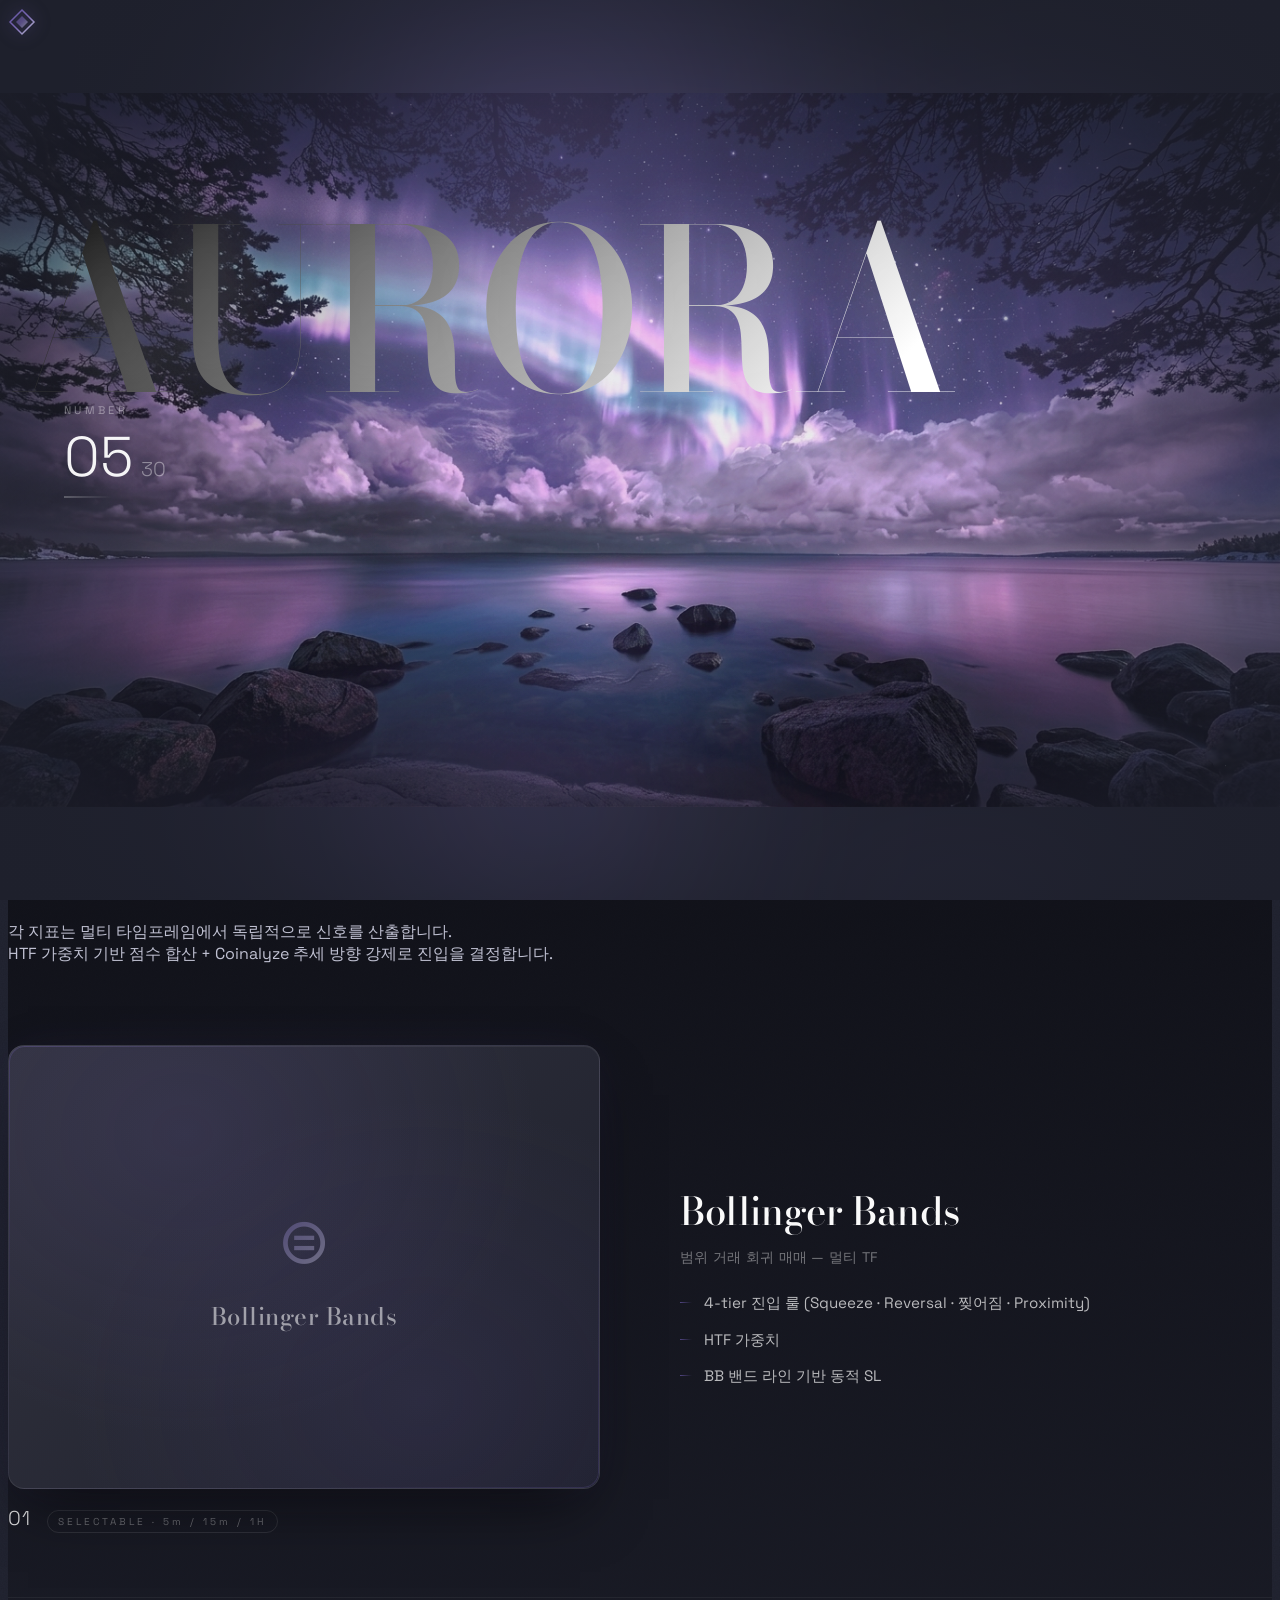
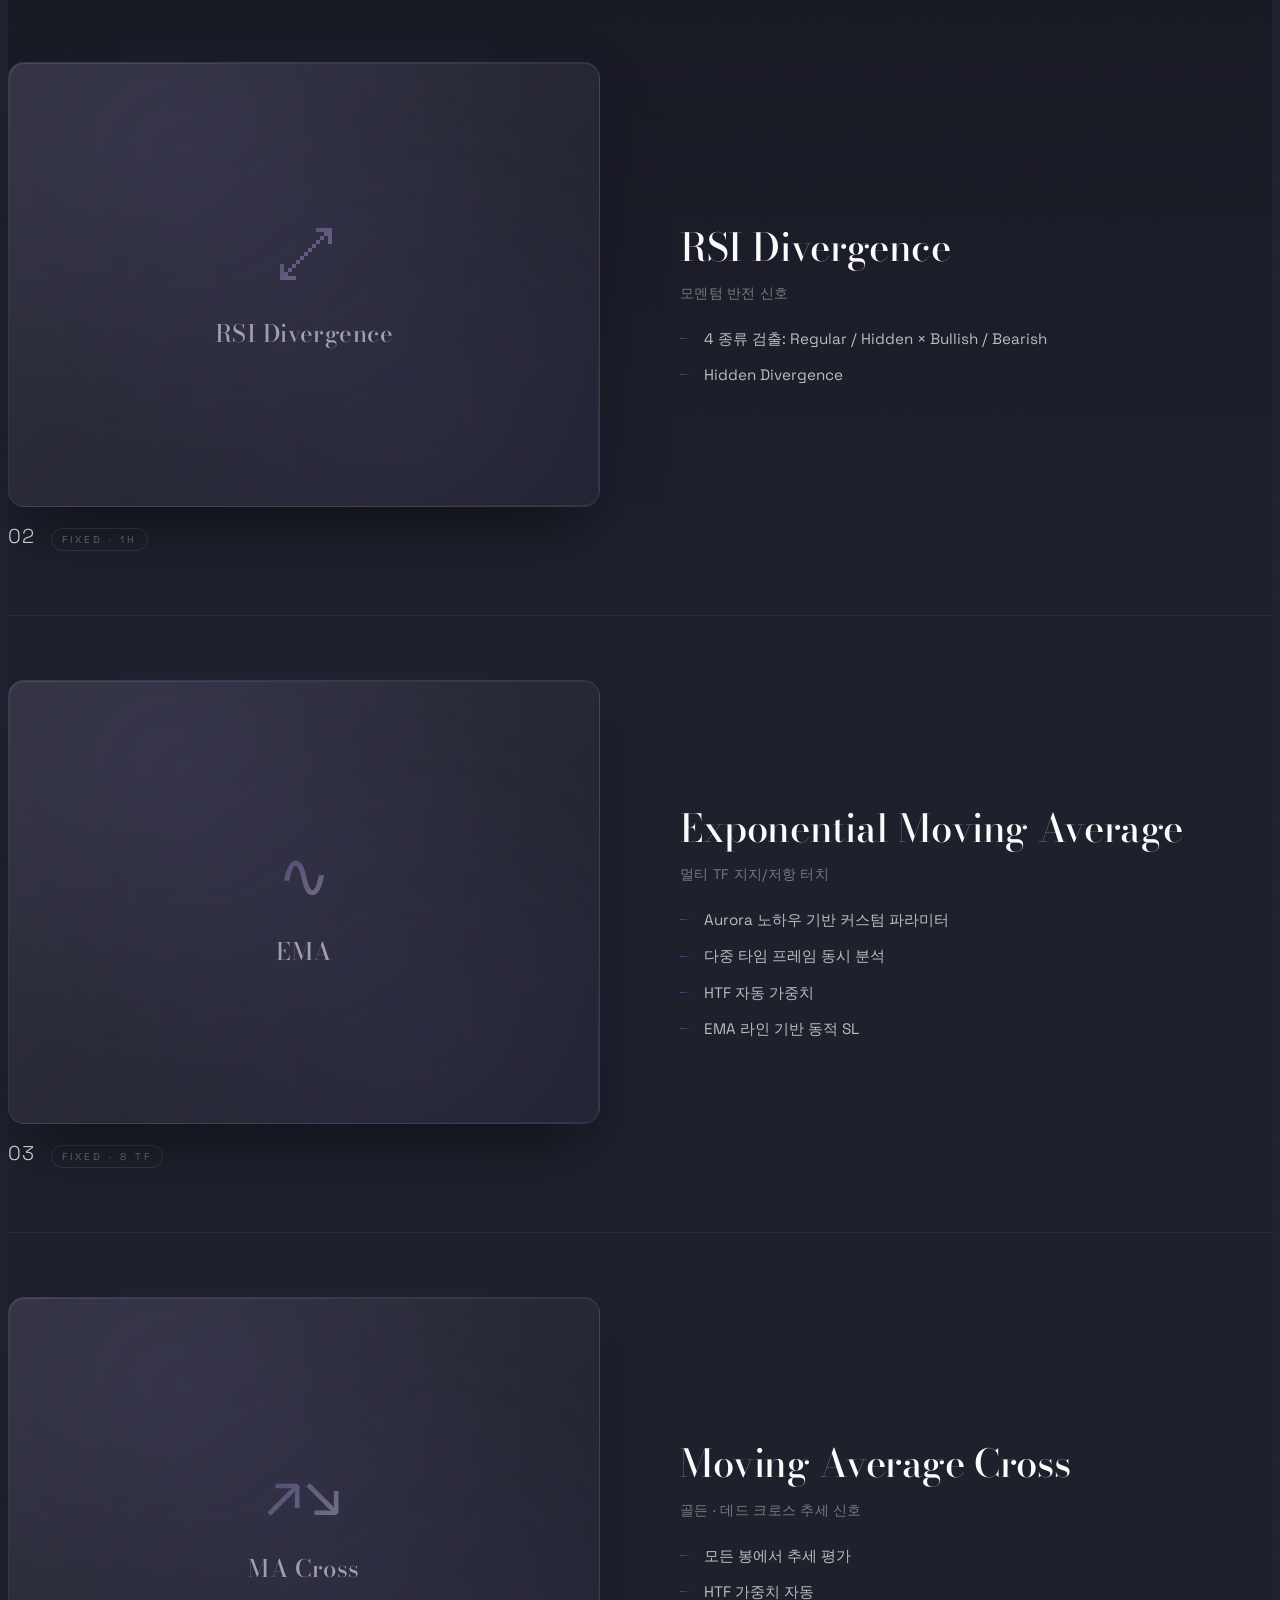
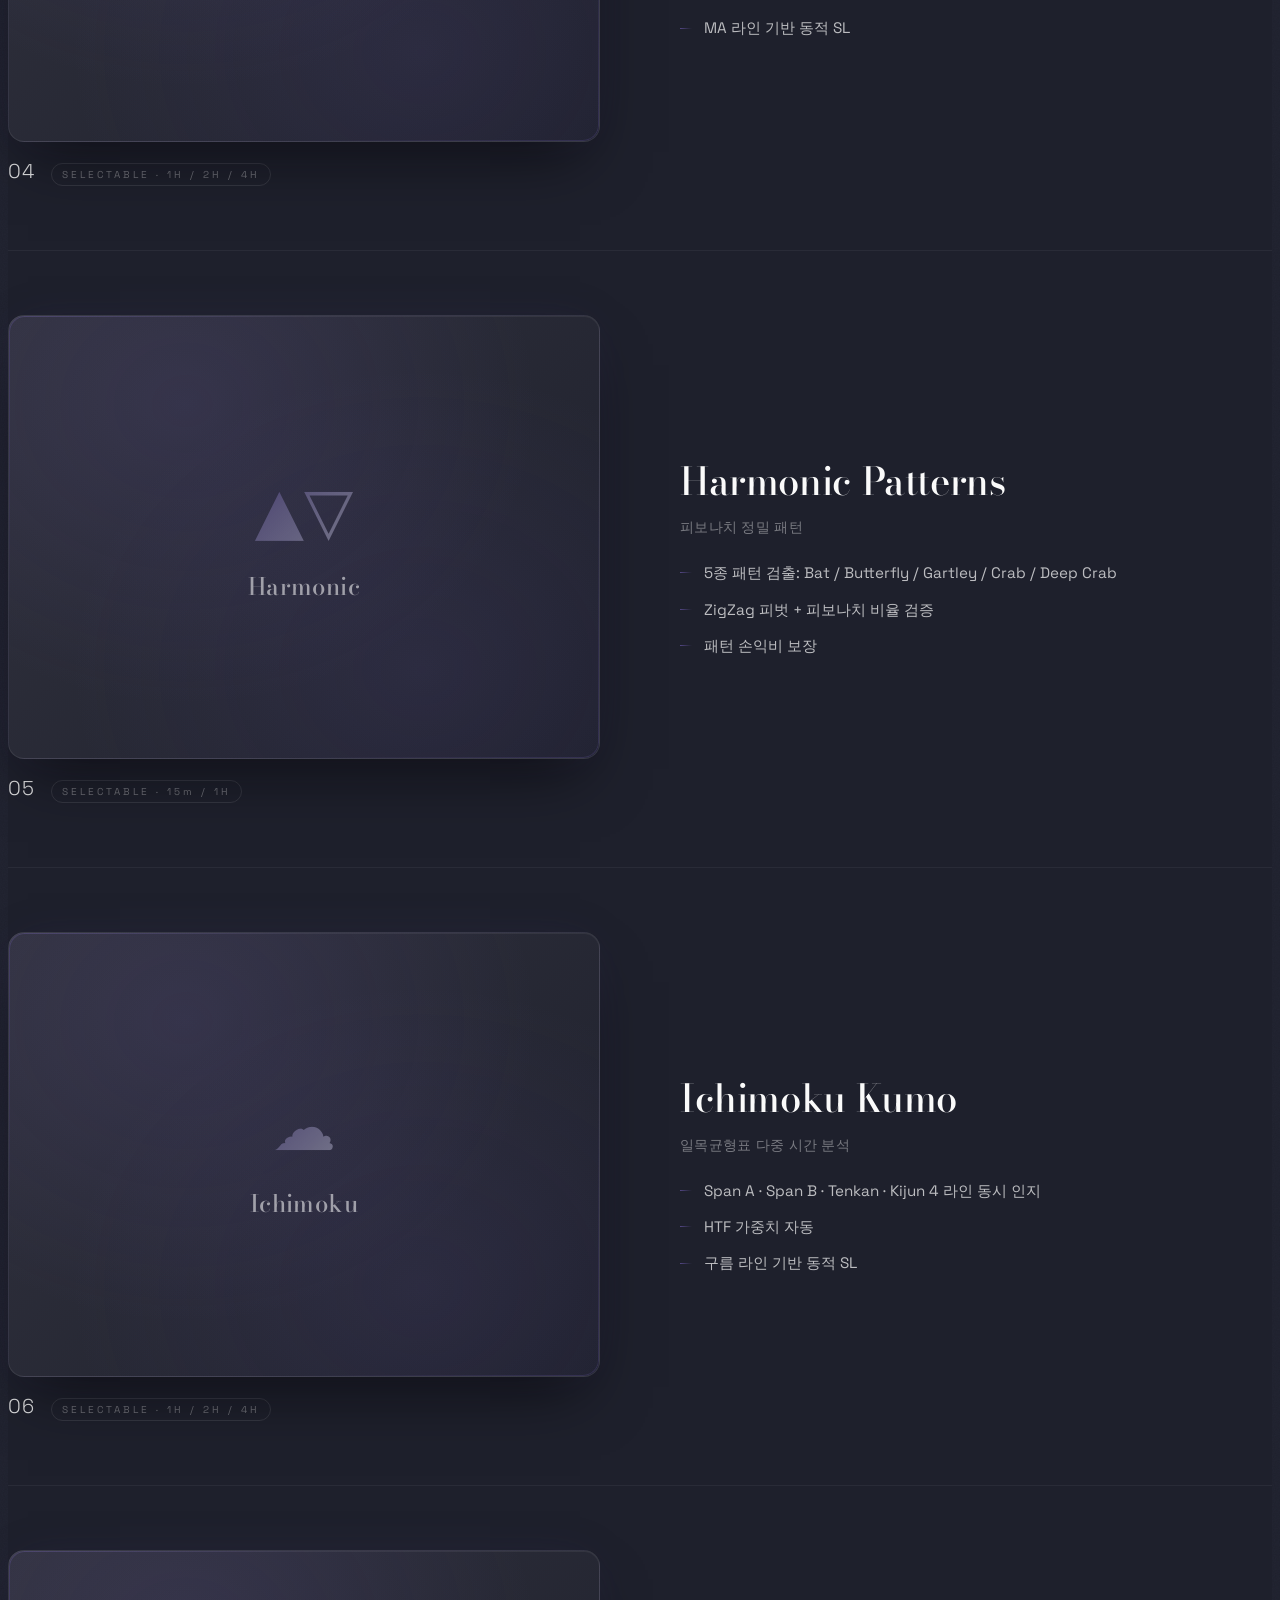
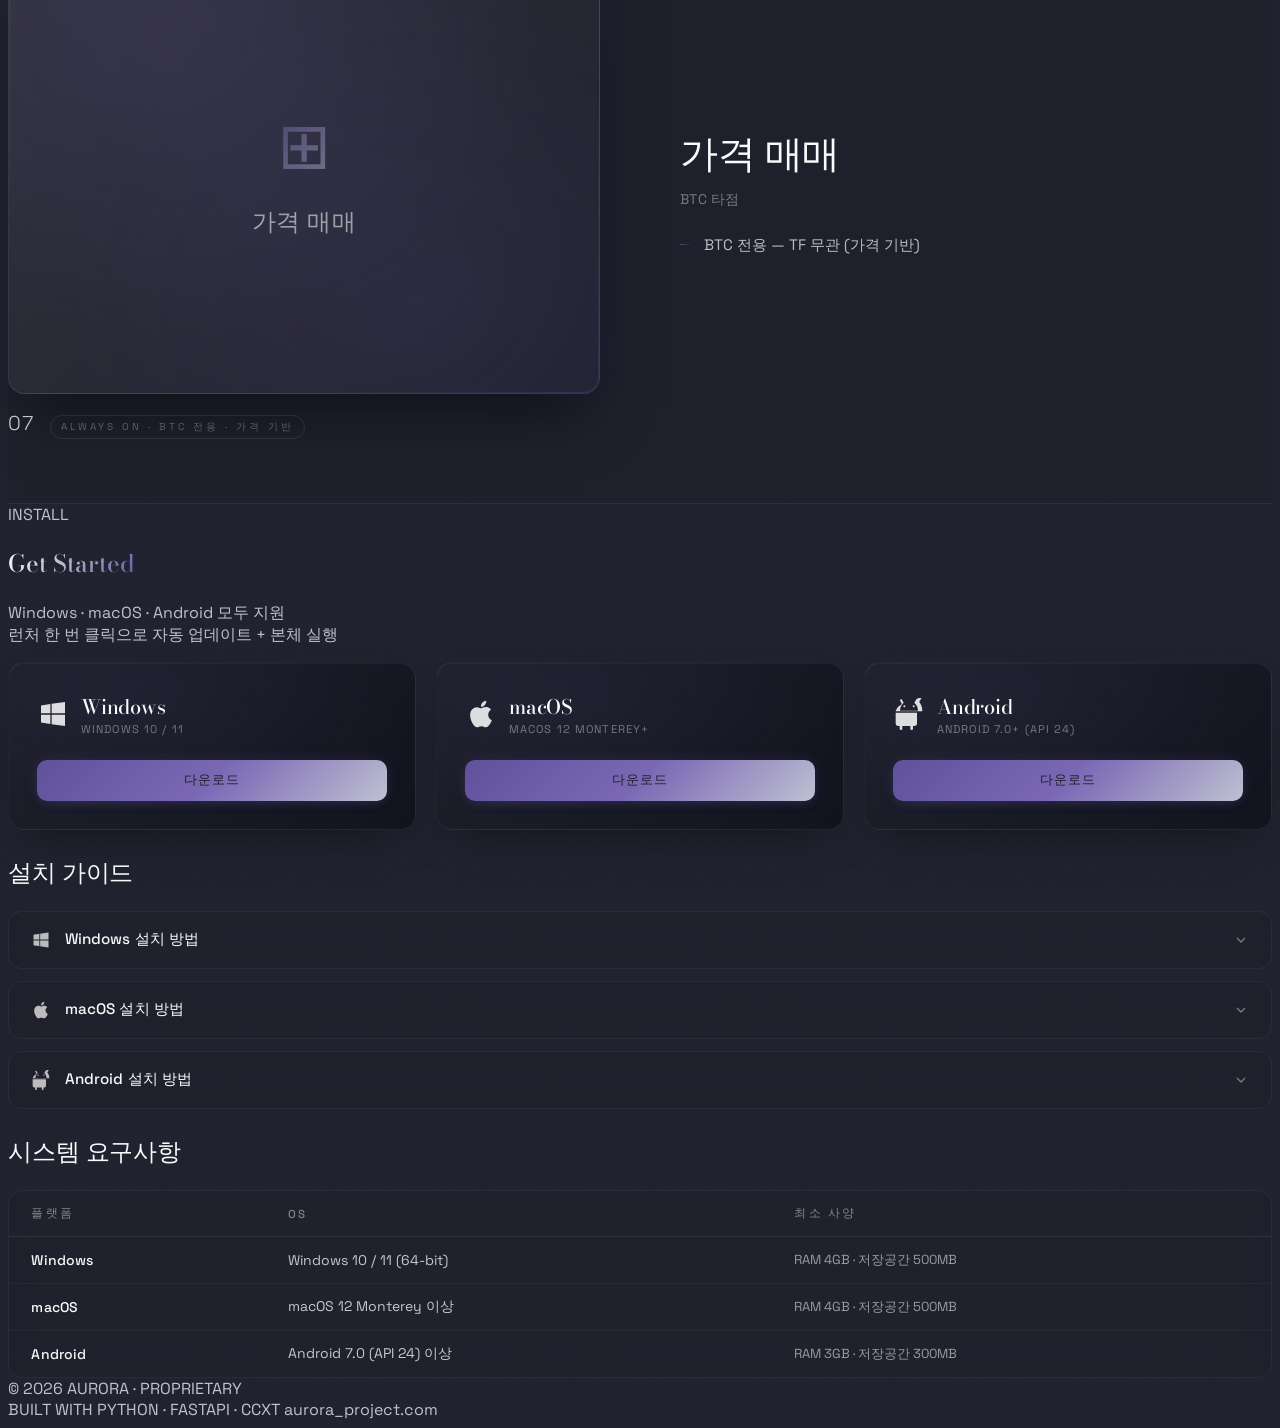
==== website/index.html @ e752e825 "feat(site): INDICATORS 카드 trim (사용자 마킹 정합) 각 카드별 사용자 명시 항목만 살림. 디테일 (가중치 숫자 / SL 강조 / 진입 방향 / 강도 부스트" ====
<!DOCTYPE html>
<html lang="ko">
<head>
    <meta charset="UTF-8" />
    <meta name="viewport" content="width=device-width, initial-scale=1.0" />
    <title>Aurora — Next-Generation Algorithmic Trading</title>
    <meta name="description" content="Aurora는 멀티 거래소·고배율·고빈도 자동매매 봇입니다. EMA · RSI Divergence · Bollinger Bands · MA Cross · Harmonic 통합." />

    <!-- Favicon (브라우저 탭 아이콘 — nav 로고와 동일 다이아몬드) -->
    <link rel="icon" href="favicon.svg" type="image/svg+xml" />
    <link rel="apple-touch-icon" href="favicon.svg" />

    <!-- OG (Future deployment: aurora_project.com) -->
    <meta property="og:title" content="Aurora — Algorithmic Trading" />
    <meta property="og:description" content="다음 세대 자동매매를 정의하다" />
    <meta property="og:url" content="https://aurora_project.com" />
    <meta property="og:type" content="website" />

    <!-- Tailwind CDN -->
    <script src="https://cdn.tailwindcss.com"></script>

    <!-- Fonts: Bodoni Moda (Aurora 워드마크) + Space Grotesk (라벨/영문) + Pretendard (한글) -->
    <link rel="preconnect" href="https://fonts.googleapis.com" />
    <link rel="preconnect" href="https://fonts.gstatic.com" crossorigin />
    <link href="https://fonts.googleapis.com/css2?family=Bodoni+Moda:ital,opsz,wght@0,6..96,400;0,6..96,500;0,6..96,700;0,6..96,800&family=Space+Grotesk:wght@300;400;500;700&display=swap" rel="stylesheet" />
    <link rel="stylesheet" as="style" crossorigin href="https://cdn.jsdelivr.net/gh/orioncactus/pretendard/dist/web/variable/pretendardvariable-dynamic-subset.min.css" />

    <link rel="stylesheet" href="style.css" />
</head>
<body class="font-sans bg-[#06060a] text-white overflow-x-hidden">

    <!-- ===== Aurora 배경 ===== -->
    <div class="aurora-stage">
        <!-- 사용자 사진 배경 (선택적) — assets/aurora-bg.jpg 추가 시 자동 적용 -->
        <div class="bg-image"></div>

        <div class="aurora-band band-1"></div>
        <div class="aurora-band band-2"></div>
        <div class="aurora-band band-3"></div>
        <div class="aurora-band band-4"></div>
        <div class="aurora-band band-5"></div>
        <div class="aurora-band band-6"></div>

        <!-- 하단 구름 블롭 -->
        <div class="cloud-blob blob-1"></div>
        <div class="cloud-blob blob-2"></div>

        <div id="stars" class="stars"></div>
        <div class="vignette"></div>
    </div>

    <!-- ===== NUMBER 인디케이터 (좌측) ===== -->
    <div class="number-indicator">
        <span class="label">NUMBER</span>
        <div class="numbers">
            <span class="big">05</span>
            <span class="small">30</span>
        </div>
        <div class="underline"></div>
    </div>

    <!-- ===== 상단 nav ===== -->
    <nav class="relative z-20 flex items-center justify-between px-8 lg:px-16 py-6">
        <div class="flex items-center gap-3">
            <!-- 로고 마크: 다이아몬드 with gradient -->
            <div class="logo-mark">
                <svg width="28" height="28" viewBox="0 0 28 28" fill="none">
                    <defs>
                        <linearGradient id="logoGrad" x1="0%" y1="0%" x2="100%" y2="100%">
                            <stop offset="0%" stop-color="#60519b" />
                            <stop offset="50%" stop-color="#7a68b5" />
                            <stop offset="100%" stop-color="#bfc0d1" />
                        </linearGradient>
                    </defs>
                    <path d="M14 2 L26 14 L14 26 L2 14 Z" stroke="url(#logoGrad)" stroke-width="1.5" fill="none" />
                    <path d="M14 8 L20 14 L14 20 L8 14 Z" fill="url(#logoGrad)" opacity="0.6" />
                </svg>
            </div>
            <span class="text-sm tracking-[0.25em] font-light">AURORA</span>
        </div>

        <ul class="hidden md:flex items-center gap-10 text-[11px] tracking-[0.2em] text-zinc-400">
            <li><a href="#features" class="hover:text-white transition">FEATURES</a></li>
            <li><a href="#indicators" class="hover:text-white transition">INDICATORS</a></li>
            <li><a href="#install" class="hover:text-white transition">DOWNLOAD</a></li>
        </ul>

        <div class="flex items-center gap-4 text-[11px] tracking-[0.2em] text-zinc-400">
            <!-- nav 우측 — 작은 Download 링크 (Install 섹션 = 다운로드 + 설치 가이드 + 시스템 요구사항) -->
            <a href="#install"
               class="nav-download-link hidden md:inline-flex items-center gap-1.5 px-3 py-1.5 rounded-md border border-zinc-700 hover:border-[#60519b] hover:text-white transition">
                <span>↓</span>
                <span>DOWNLOAD</span>
            </a>
        </div>
    </nav>

    <!-- ===== Hero ===== -->
    <main class="relative z-10 min-h-[calc(100vh-100px)] flex flex-col items-center justify-center px-8 text-center">

        <!-- 상단 미니 라벨 -->
        <div class="mb-8 flex items-center gap-2 text-[10px] tracking-[0.3em] text-white">
            <span class="inline-block w-1.5 h-1.5 rounded-full bg-[#60519b] animate-pulse"></span>
            v0.1.0 · ALGORITHMIC TRADING ENGINE
        </div>

        <!-- 거대 타이포 -->
        <h1 class="hero-title">
            <span class="hero-title-text">AURORA</span>
        </h1>

        <!-- 태그라인 -->
        <p class="tagline mt-8 max-w-2xl text-base md:text-lg text-zinc-100 font-light leading-relaxed">
            다음 세대 AI Trading의 정의
            <br />
            <span class="text-zinc-300 text-sm">
                Defining the Next-Generation AI Trading
            </span>
        </p>

        <!-- ===== Hero CTA — Launcher 다운로드 (자동 업데이트 + 본체 실행) ===== -->
        <!-- releases/latest/download/<file> 는 GitHub 직접 redirect → 클릭 즉시 다운로드 -->
        <!-- v0.1.10+: Aurora-launcher.exe (10-13MB 미니) → 본체 자동 다운/실행 -->
        <div id="download" class="mt-12 flex flex-col items-center gap-3">
            <div class="flex flex-col sm:flex-row gap-3">
                <!-- Windows 런처 (Aurora-launcher.exe) -->
                <a href="https://github.com/WL131231/Aurora/releases/latest/download/Aurora-launcher.exe"
                   class="hero-download-btn inline-flex items-center gap-3 px-8 py-4 rounded-xl text-sm tracking-[0.2em] font-medium">
                    <svg width="18" height="18" viewBox="0 0 24 24" fill="currentColor">
                        <path d="M3 5.5L10 4.5v7.5H3V5.5zm8-1.15L21 3v9h-10V4.35zM3 12.5h7v7.5L3 18.5v-6zm8 0h10V21l-10-1.35V12.5z"/>
                    </svg>
                    <span>WINDOWS</span>
                </a>
                <!-- macOS 런처 (Aurora-launcher-macOS.zip) -->
                <a href="https://github.com/WL131231/Aurora/releases/latest/download/Aurora-launcher-macOS.zip"
                   class="hero-download-btn inline-flex items-center gap-3 px-8 py-4 rounded-xl text-sm tracking-[0.2em] font-medium">
                    <svg width="18" height="18" viewBox="0 0 24 24" fill="currentColor">
                        <path d="M17.05 20.28c-.98.95-2.05.8-3.08.35-1.09-.46-2.09-.48-3.24 0-1.44.62-2.2.44-3.06-.35C2.79 15.25 3.51 7.59 9.05 7.31c1.35.07 2.29.74 3.08.8 1.18-.24 2.31-.93 3.57-.84 1.51.12 2.65.72 3.4 1.8-3.12 1.87-2.38 5.98.48 7.13-.57 1.5-1.31 2.99-2.54 4.09zM12 7.25c-.15-2.23 1.66-4.07 3.74-4.25.29 2.58-2.34 4.5-3.74 4.25z"/>
                    </svg>
                    <span>MAC&nbsp;OS</span>
                </a>
                <!-- Android APK (Aurora-android.apk) -->
                <a href="https://github.com/WL131231/Aurora/releases/latest/download/Aurora-android.apk"
                   class="hero-download-btn inline-flex items-center gap-3 px-8 py-4 rounded-xl text-sm tracking-[0.2em] font-medium">
                    <svg width="18" height="18" viewBox="0 0 24 24" fill="currentColor">
                        <path d="M17.523 0.976l-1.53 2.65a7.98 7.98 0 0 1 2.757 5.874H5.25a7.98 7.98 0 0 1 2.757-5.874L6.477.976a.25.25 0 0 0-.341-.092l-.922.534a.25.25 0 0 0-.091.341l1.55 2.685A9.975 9.975 0 0 0 2 9.5v.5h20v-.5c0-2.47-.9-4.73-2.373-6.456l1.55-2.685a.25.25 0 0 0-.091-.341l-.922-.534a.25.25 0 0 0-.341.092zM8.5 7a.75.75 0 1 1 0-1.5A.75.75 0 0 1 8.5 7zm7 0a.75.75 0 1 1 0-1.5.75.75 0 0 1 0 1.5zM2 11v8a2 2 0 0 0 2 2h1v2a1 1 0 0 0 2 0v-2h6v2a1 1 0 0 0 2 0v-2h1a2 2 0 0 0 2-2v-8H2z"/>
                    </svg>
                    <span>ANDROID</span>
                </a>
            </div>
            <p class="text-[11px] tracking-[0.2em] text-white mt-2">
                Launcher · 자동 업데이트 + 본체 실행 · Bybit Demo Trading
            </p>
            <p class="text-[10px] text-white/80">
                Windows / macOS: ~13 MB 미니 런처 · 첫 실행 시 본체 자동 다운로드 &nbsp;|&nbsp; Android: APK 직접 설치
            </p>
        </div>

        <!-- 부가 정보 카드 (3개, 가운데 정렬) -->
        <div class="mt-16 grid grid-cols-1 md:grid-cols-3 gap-px bg-zinc-800/40 rounded-2xl overflow-hidden backdrop-blur-sm border border-zinc-800/50">
            <div class="bg-[#0a0a14]/60 px-8 py-7 text-center">
                <div class="text-xs tracking-[0.3em] text-zinc-500 mb-2">INDICATORS</div>
                <div class="text-3xl font-light">6</div>
                <div class="text-xs text-zinc-500 mt-2">EMA · RSI · BB · MA · Harmonic · Ichimoku</div>
            </div>
            <div class="bg-[#0a0a14]/60 px-8 py-7 text-center">
                <div class="text-xs tracking-[0.3em] text-zinc-500 mb-2">TIMEFRAMES</div>
                <div class="text-3xl font-light">8</div>
                <div class="text-xs text-zinc-500 mt-2">15m → 1W weighted composition</div>
            </div>
            <div class="bg-[#0a0a14]/60 px-8 py-7 text-center">
                <div class="text-xs tracking-[0.3em] text-zinc-500 mb-2">LEVERAGE</div>
                <div class="text-3xl font-light tracking-tight">10<span class="text-zinc-500 text-2xl">×</span><span class="text-zinc-600 mx-1">~</span>50<span class="text-zinc-500 text-2xl">×</span></div>
                <div class="text-xs text-zinc-500 mt-2">user-configurable</div>
            </div>
        </div>

        <!-- 하단 스크롤 인디케이터 -->
        <div class="mt-16 flex flex-col items-center gap-2 text-[10px] tracking-[0.4em] text-white">
            <span>SCROLL</span>
            <div class="w-px h-12 bg-gradient-to-b from-white/60 to-transparent"></div>
        </div>
    </main>

    <!-- ===== INDICATORS 섹션 ===== -->
    <section id="indicators" class="relative z-10 py-32 px-8 lg:px-16">
        <div class="max-w-7xl mx-auto">

            <!-- 섹션 헤더 -->
            <div class="text-center mb-24">
                <div class="inline-flex items-center gap-3 mb-6 text-[10px] tracking-[0.4em] text-zinc-500">
                    <span class="w-8 h-px bg-zinc-700"></span>
                    INDICATORS
                    <span class="w-8 h-px bg-zinc-700"></span>
                </div>
                <h2 class="text-4xl md:text-5xl font-light leading-tight">
                    <span class="indicators-title">7 Core Signals</span>
                </h2>
                <p class="mt-6 text-zinc-500 text-sm md:text-base font-light max-w-xl mx-auto">
                    각 지표는 멀티 타임프레임에서 독립적으로 신호를 산출합니다.
                    <br />
                    HTF 가중치 기반 점수 합산 + Coinalyze 추세 방향 강제로 진입을 결정합니다.
                </p>
            </div>

            <!-- ── 01 Bollinger Bands ── -->
            <article class="indicator-row">
                <div class="indicator-photo">
                    <div class="photo-frame">
                        <img src="assets/indicators/01-bollinger.jpg" alt="Bollinger Bands" class="photo-img" onerror="this.style.display='none'" />
                        <div class="photo-fallback">
                            <div class="fb-icon">⊜</div>
                            <div class="fb-name">Bollinger Bands</div>
                        </div>
                    </div>
                    <div class="photo-meta">
                        <span class="photo-number">01</span>
                        <span class="photo-tag">SELECTABLE · 5m / 15m / 1H</span>
                    </div>
                </div>
                <div class="indicator-desc">
                    <h3 class="indicator-name">Bollinger Bands</h3>
                    <div class="indicator-sub">범위 거래 회귀 매매 — 멀티 TF</div>
                    <ul class="indicator-points">
                        <li>4-tier 진입 룰 (Squeeze · Reversal · 찢어짐 · Proximity)</li>
                        <li>HTF 가중치</li>
                        <li>BB 밴드 라인 기반 동적 SL</li>
                    </ul>
                </div>
            </article>

            <!-- ── 02 RSI Divergence ── -->
            <article class="indicator-row">
                <div class="indicator-photo">
                    <div class="photo-frame">
                        <img src="assets/indicators/02-rsi-divergence.jpg" alt="RSI Divergence" class="photo-img" onerror="this.style.display='none'" />
                        <div class="photo-fallback">
                            <div class="fb-icon">⤢</div>
                            <div class="fb-name">RSI Divergence</div>
                        </div>
                    </div>
                    <div class="photo-meta">
                        <span class="photo-number">02</span>
                        <span class="photo-tag">FIXED · 1H</span>
                    </div>
                </div>
                <div class="indicator-desc">
                    <h3 class="indicator-name">RSI Divergence</h3>
                    <div class="indicator-sub">모멘텀 반전 신호</div>
                    <ul class="indicator-points">
                        <li>4 종류 검출: Regular / Hidden × Bullish / Bearish</li>
                        <li>Hidden Divergence</li>
                    </ul>
                </div>
            </article>

            <!-- ── 03 EMA Touch ── -->
            <article class="indicator-row">
                <div class="indicator-photo">
                    <div class="photo-frame">
                        <img src="assets/indicators/03-ema.jpg" alt="EMA" class="photo-img" onerror="this.style.display='none'" />
                        <div class="photo-fallback">
                            <div class="fb-icon">∿</div>
                            <div class="fb-name">EMA</div>
                        </div>
                    </div>
                    <div class="photo-meta">
                        <span class="photo-number">03</span>
                        <span class="photo-tag">FIXED · 8 TF</span>
                    </div>
                </div>
                <div class="indicator-desc">
                    <h3 class="indicator-name">Exponential Moving Average</h3>
                    <div class="indicator-sub">멀티 TF 지지/저항 터치</div>
                    <ul class="indicator-points">
                        <li>Aurora 노하우 기반 커스텀 파라미터</li>
                        <li>다중 타임 프레임 동시 분석</li>
                        <li>HTF 자동 가중치</li>
                        <li>EMA 라인 기반 동적 SL</li>
                    </ul>
                </div>
            </article>

            <!-- ── 04 MA Cross ── -->
            <article class="indicator-row">
                <div class="indicator-photo">
                    <div class="photo-frame">
                        <img src="assets/indicators/04-ma-cross.jpg" alt="MA Cross" class="photo-img" onerror="this.style.display='none'" />
                        <div class="photo-fallback">
                            <div class="fb-icon">↗↘</div>
                            <div class="fb-name">MA Cross</div>
                        </div>
                    </div>
                    <div class="photo-meta">
                        <span class="photo-number">04</span>
                        <span class="photo-tag">SELECTABLE · 1H / 2H / 4H</span>
                    </div>
                </div>
                <div class="indicator-desc">
                    <h3 class="indicator-name">Moving Average Cross</h3>
                    <div class="indicator-sub">골든 · 데드 크로스 추세 신호</div>
                    <ul class="indicator-points">
                        <li>모든 봉에서 추세 평가</li>
                        <li>HTF 가중치 자동</li>
                        <li>MA 라인 기반 동적 SL</li>
                    </ul>
                </div>
            </article>

            <!-- ── 05 Harmonic ── -->
            <article class="indicator-row">
                <div class="indicator-photo">
                    <div class="photo-frame">
                        <img src="assets/indicators/05-harmonic.jpg" alt="Harmonic" class="photo-img" onerror="this.style.display='none'" />
                        <div class="photo-fallback">
                            <div class="fb-icon">▲▽</div>
                            <div class="fb-name">Harmonic</div>
                        </div>
                    </div>
                    <div class="photo-meta">
                        <span class="photo-number">05</span>
                        <span class="photo-tag">SELECTABLE · 15m / 1H</span>
                    </div>
                </div>
                <div class="indicator-desc">
                    <h3 class="indicator-name">Harmonic Patterns</h3>
                    <div class="indicator-sub">피보나치 정밀 패턴</div>
                    <ul class="indicator-points">
                        <li>5종 패턴 검출: Bat / Butterfly / Gartley / Crab / Deep Crab</li>
                        <li>ZigZag 피벗 + 피보나치 비율 검증</li>
                        <li>패턴 손익비 보장</li>
                    </ul>
                </div>
            </article>

            <!-- ── 06 Ichimoku Cloud ── -->
            <article class="indicator-row">
                <div class="indicator-photo">
                    <div class="photo-frame">
                        <img src="assets/indicators/06-ichimoku.jpg" alt="Ichimoku Cloud" class="photo-img" onerror="this.style.display='none'" />
                        <div class="photo-fallback">
                            <div class="fb-icon">☁</div>
                            <div class="fb-name">Ichimoku</div>
                        </div>
                    </div>
                    <div class="photo-meta">
                        <span class="photo-number">06</span>
                        <span class="photo-tag">SELECTABLE · 1H / 2H / 4H</span>
                    </div>
                </div>
                <div class="indicator-desc">
                    <h3 class="indicator-name">Ichimoku Kumo</h3>
                    <div class="indicator-sub">일목균형표 다중 시간 분석</div>
                    <ul class="indicator-points">
                        <li>Span A · Span B · Tenkan · Kijun 4 라인 동시 인지</li>
                        <li>HTF 가중치 자동</li>
                        <li>구름 라인 기반 동적 SL</li>
                    </ul>
                </div>
            </article>

            <!-- ── 07 가격 매매 (zone 2,4,6,8) ── -->
            <article class="indicator-row">
                <div class="indicator-photo">
                    <div class="photo-frame">
                        <img src="assets/indicators/07-zone.jpg" alt="가격 매매" class="photo-img" onerror="this.style.display='none'" />
                        <div class="photo-fallback">
                            <div class="fb-icon">⊞</div>
                            <div class="fb-name">가격 매매</div>
                        </div>
                    </div>
                    <div class="photo-meta">
                        <span class="photo-number">07</span>
                        <span class="photo-tag">ALWAYS ON · BTC 전용 · 가격 기반</span>
                    </div>
                </div>
                <div class="indicator-desc">
                    <h3 class="indicator-name">가격 매매</h3>
                    <div class="indicator-sub">BTC 타점</div>
                    <ul class="indicator-points">
                        <li>BTC 전용 — TF 무관 (가격 기반)</li>
                    </ul>
                </div>
            </article>

        </div>
    </section>

    <!-- ===== INSTALL 섹션 (다운로드 + 설치 가이드 + 시스템 요구사항) ===== -->
    <section id="install" class="install-section relative z-10 py-32 px-8 lg:px-16">
        <div class="max-w-5xl mx-auto">

            <!-- 섹션 헤더 -->
            <div class="text-center mb-20">
                <div class="inline-flex items-center gap-3 mb-6 text-[10px] tracking-[0.4em] text-zinc-500">
                    <span class="w-8 h-px bg-zinc-700"></span>
                    INSTALL
                    <span class="w-8 h-px bg-zinc-700"></span>
                </div>
                <h2 class="text-4xl md:text-5xl font-light leading-tight">
                    <span class="indicators-title">Get Started</span>
                </h2>
                <p class="mt-6 text-white text-sm md:text-base font-light max-w-xl mx-auto">
                    Windows · macOS · Android 모두 지원
                    <br />
                    런처 한 번 클릭으로 자동 업데이트 + 본체 실행
                </p>
            </div>

            <!-- ===== 다운로드 카드 (3-grid) ===== -->
            <div class="install-grid mb-24">

                <!-- Windows -->
                <div class="install-card">
                    <div class="install-card-head">
                        <svg class="install-card-icon" viewBox="0 0 24 24" fill="currentColor">
                            <path d="M3 5.557L10.026 4.5V11.5H3V5.557ZM3 18.443L10.026 19.5V12.5H3V18.443ZM10.995 19.638L21 21V12.5H10.995V19.638ZM10.995 4.362V11.5H21V3L10.995 4.362Z"/>
                        </svg>
                        <div>
                            <p class="install-card-title">Windows</p>
                            <p class="install-card-sub">Windows 10 / 11</p>
                        </div>
                    </div>
                    <a href="https://github.com/WL131231/Aurora/releases/latest/download/Aurora-launcher.exe"
                       class="install-btn-primary">
                        다운로드
                    </a>
                </div>

                <!-- macOS -->
                <div class="install-card">
                    <div class="install-card-head">
                        <svg class="install-card-icon" viewBox="0 0 24 24" fill="currentColor">
                            <path d="M18.71 19.5C17.88 20.74 17 21.95 15.66 21.97C14.32 22 13.89 21.18 12.37 21.18C10.84 21.18 10.37 21.95 9.1 22C7.78 22.05 6.8 20.68 5.96 19.47C4.25 17 2.94 12.45 4.7 9.39C5.57 7.87 7.13 6.91 8.82 6.88C10.1 6.86 11.32 7.75 12.11 7.75C12.89 7.75 14.37 6.68 15.92 6.84C16.57 6.87 18.39 7.1 19.56 8.82C19.47 8.88 17.39 10.1 17.41 12.63C17.44 15.65 20.06 16.66 20.09 16.67C20.06 16.74 19.67 18.11 18.71 19.5ZM13 3.5C13.73 2.67 14.94 2.04 15.94 2C16.07 3.17 15.6 4.35 14.9 5.19C14.21 6.04 13.07 6.7 11.95 6.61C11.8 5.46 12.36 4.26 13 3.5Z"/>
                        </svg>
                        <div>
                            <p class="install-card-title">macOS</p>
                            <p class="install-card-sub">macOS 12 Monterey+</p>
                        </div>
                    </div>
                    <a href="https://github.com/WL131231/Aurora/releases/latest/download/Aurora-launcher-macOS.zip"
                       class="install-btn-primary">
                        다운로드
                    </a>
                </div>

                <!-- Android -->
                <div class="install-card">
                    <div class="install-card-head">
                        <svg class="install-card-icon" viewBox="0 0 24 24" fill="currentColor">
                            <path d="M17.523 0.976l-1.53 2.65a7.98 7.98 0 0 1 2.757 5.874H5.25a7.98 7.98 0 0 1 2.757-5.874L6.477.976a.25.25 0 0 0-.341-.092l-.922.534a.25.25 0 0 0-.091.341l1.55 2.685A9.975 9.975 0 0 0 2 9.5v.5h20v-.5c0-2.47-.9-4.73-2.373-6.456l1.55-2.685a.25.25 0 0 0-.091-.341l-.922-.534a.25.25 0 0 0-.341.092zM8.5 7a.75.75 0 1 1 0-1.5A.75.75 0 0 1 8.5 7zm7 0a.75.75 0 1 1 0-1.5.75.75 0 0 1 0 1.5zM2 11v8a2 2 0 0 0 2 2h1v2a1 1 0 0 0 2 0v-2h6v2a1 1 0 0 0 2 0v-2h1a2 2 0 0 0 2-2v-8H2z"/>
                        </svg>
                        <div>
                            <p class="install-card-title">Android</p>
                            <p class="install-card-sub">Android 7.0+ (API 24)</p>
                        </div>
                    </div>
                    <a href="https://github.com/WL131231/Aurora/releases/latest/download/Aurora-android.apk"
                       class="install-btn-primary">
                        다운로드
                    </a>
                </div>

            </div>

            <!-- ===== 설치 가이드 (아코디언) ===== -->
            <h3 class="install-h3">설치 가이드</h3>
            <div class="install-accordion mb-24">

                <!-- Windows 가이드 -->
                <details class="install-detail">
                    <summary class="install-detail-summary">
                        <div class="install-detail-title">
                            <svg class="install-detail-icon" viewBox="0 0 24 24" fill="currentColor">
                                <path d="M3 5.557L10.026 4.5V11.5H3V5.557ZM3 18.443L10.026 19.5V12.5H3V18.443ZM10.995 19.638L21 21V12.5H10.995V19.638ZM10.995 4.362V11.5H21V3L10.995 4.362Z"/>
                            </svg>
                            <span>Windows 설치 방법</span>
                        </div>
                        <svg class="install-chevron" viewBox="0 0 24 24" fill="none" stroke="currentColor" stroke-width="2">
                            <path d="M6 9l6 6 6-6"/>
                        </svg>
                    </summary>
                    <div class="install-detail-body">
                        <div class="install-step">
                            <span class="install-step-num">1</span>
                            <span><strong>Aurora.exe</strong> 다운로드 후 원하는 폴더에 저장 (설치 프로그램 불필요 — 단일 .exe)</span>
                        </div>
                        <div class="install-step">
                            <span class="install-step-num">2</span>
                            <span>처음 실행 시 "Windows의 PC 보호" 경고 → <strong>추가 정보 → 실행</strong> 클릭</span>
                        </div>
                        <div class="install-step">
                            <span class="install-step-num">3</span>
                            <span>Aurora GUI가 열리면 <strong>거래소 API 키</strong>를 설정 탭에 입력 후 시작</span>
                        </div>
                        <div class="install-tip">
                            자동 업데이트: <code>Aurora-launcher.exe</code>를 대신 실행하면 새 버전 자동 다운로드 후 본체를 기동합니다.
                        </div>
                    </div>
                </details>

                <!-- macOS 가이드 -->
                <details class="install-detail">
                    <summary class="install-detail-summary">
                        <div class="install-detail-title">
                            <svg class="install-detail-icon" viewBox="0 0 24 24" fill="currentColor">
                                <path d="M18.71 19.5C17.88 20.74 17 21.95 15.66 21.97C14.32 22 13.89 21.18 12.37 21.18C10.84 21.18 10.37 21.95 9.1 22C7.78 22.05 6.8 20.68 5.96 19.47C4.25 17 2.94 12.45 4.7 9.39C5.57 7.87 7.13 6.91 8.82 6.88C10.1 6.86 11.32 7.75 12.11 7.75C12.89 7.75 14.37 6.68 15.92 6.84C16.57 6.87 18.39 7.1 19.56 8.82C19.47 8.88 17.39 10.1 17.41 12.63C17.44 15.65 20.06 16.66 20.09 16.67C20.06 16.74 19.67 18.11 18.71 19.5ZM13 3.5C13.73 2.67 14.94 2.04 15.94 2C16.07 3.17 15.6 4.35 14.9 5.19C14.21 6.04 13.07 6.7 11.95 6.61C11.8 5.46 12.36 4.26 13 3.5Z"/>
                            </svg>
                            <span>macOS 설치 방법</span>
                        </div>
                        <svg class="install-chevron" viewBox="0 0 24 24" fill="none" stroke="currentColor" stroke-width="2">
                            <path d="M6 9l6 6 6-6"/>
                        </svg>
                    </summary>
                    <div class="install-detail-body">
                        <div class="install-step">
                            <span class="install-step-num">1</span>
                            <span><strong>Aurora-macOS.zip</strong> 다운로드 후 압축 해제</span>
                        </div>
                        <div class="install-step">
                            <span class="install-step-num">2</span>
                            <span>터미널에서 격리 속성 해제: <code>xattr -cr Aurora</code></span>
                        </div>
                        <div class="install-step">
                            <span class="install-step-num">3</span>
                            <span><strong>Aurora</strong> 실행 → "확인되지 않은 개발자" 경고 시 <strong>시스템 설정 → 개인 정보 보호 및 보안 → 허용</strong></span>
                        </div>
                        <div class="install-step">
                            <span class="install-step-num">4</span>
                            <span>거래소 API 키를 설정 탭에 입력 후 시작</span>
                        </div>
                    </div>
                </details>

                <!-- Android 가이드 -->
                <details class="install-detail">
                    <summary class="install-detail-summary">
                        <div class="install-detail-title">
                            <svg class="install-detail-icon" viewBox="0 0 24 24" fill="currentColor">
                                <path d="M17.523 0.976l-1.53 2.65a7.98 7.98 0 0 1 2.757 5.874H5.25a7.98 7.98 0 0 1 2.757-5.874L6.477.976a.25.25 0 0 0-.341-.092l-.922.534a.25.25 0 0 0-.091.341l1.55 2.685A9.975 9.975 0 0 0 2 9.5v.5h20v-.5c0-2.47-.9-4.73-2.373-6.456l1.55-2.685a.25.25 0 0 0-.091-.341l-.922-.534a.25.25 0 0 0-.341.092zM8.5 7a.75.75 0 1 1 0-1.5A.75.75 0 0 1 8.5 7zm7 0a.75.75 0 1 1 0-1.5.75.75 0 0 1 0 1.5zM2 11v8a2 2 0 0 0 2 2h1v2a1 1 0 0 0 2 0v-2h6v2a1 1 0 0 0 2 0v-2h1a2 2 0 0 0 2-2v-8H2z"/>
                            </svg>
                            <span>Android 설치 방법</span>
                        </div>
                        <svg class="install-chevron" viewBox="0 0 24 24" fill="none" stroke="currentColor" stroke-width="2">
                            <path d="M6 9l6 6 6-6"/>
                        </svg>
                    </summary>
                    <div class="install-detail-body">
                        <div class="install-step">
                            <span class="install-step-num">1</span>
                            <span><strong>알 수 없는 출처 허용</strong> — 설정 → 보안 → "알 수 없는 출처" 또는 브라우저/파일관리자에서 APK 설치 허용</span>
                        </div>
                        <div class="install-step">
                            <span class="install-step-num">2</span>
                            <span>위 버튼으로 <strong>Aurora-android.apk</strong> 다운로드</span>
                        </div>
                        <div class="install-step">
                            <span class="install-step-num">3</span>
                            <span>다운로드된 APK 파일 탭 → <strong>설치</strong> 버튼 클릭</span>
                        </div>
                        <div class="install-step">
                            <span class="install-step-num">4</span>
                            <span>설치 완료 후 Aurora 앱 실행 → 거래소 API 키 입력 후 시작</span>
                        </div>
                        <div class="install-tip">
                            자동 업데이트: 앱 내에서 새 버전 감지 시 "재시작하기" 버튼으로 바로 업데이트 가능합니다.
                        </div>
                        <div class="install-warning">
                            Android 8 이상에서는 앱별로 "알 수 없는 출처" 허용이 필요합니다. 브라우저(Chrome 등) 설정에서 해당 브라우저의 설치 권한을 허용하세요.
                        </div>
                    </div>
                </details>

            </div>

            <!-- ===== 시스템 요구사항 ===== -->
            <h3 class="install-h3">시스템 요구사항</h3>
            <div class="install-spec-card mb-12">
                <table class="install-spec-table">
                    <thead>
                        <tr>
                            <th>플랫폼</th>
                            <th>OS</th>
                            <th>최소 사양</th>
                        </tr>
                    </thead>
                    <tbody>
                        <tr>
                            <td class="install-spec-platform">Windows</td>
                            <td>Windows 10 / 11 (64-bit)</td>
                            <td class="install-spec-min">RAM 4GB · 저장공간 500MB</td>
                        </tr>
                        <tr>
                            <td class="install-spec-platform">macOS</td>
                            <td>macOS 12 Monterey 이상</td>
                            <td class="install-spec-min">RAM 4GB · 저장공간 500MB</td>
                        </tr>
                        <tr>
                            <td class="install-spec-platform">Android</td>
                            <td>Android 7.0 (API 24) 이상</td>
                            <td class="install-spec-min">RAM 3GB · 저장공간 300MB</td>
                        </tr>
                    </tbody>
                </table>
            </div>

        </div>
    </section>

    <!-- ===== Footer ===== -->
    <footer class="relative z-10 px-8 lg:px-16 py-8 mt-12 flex flex-col md:flex-row items-center justify-between gap-4 text-[10px] tracking-[0.2em] text-zinc-600 border-t border-zinc-900">
        <div>© 2026 AURORA · PROPRIETARY</div>
        <div class="flex items-center gap-6">
            <span>BUILT WITH PYTHON · FASTAPI · CCXT</span>
            <span class="text-zinc-700">aurora_project.com</span>
        </div>
    </footer>

    <script src="app.js"></script>
</body>
</html>
---- website/style.css ----
/* ============================================================
   Aurora 랜딩 — 커스텀 스타일
   Tailwind 로 처리 못하는 그라디언트·애니메이션·필터 효과만 작성.
   ============================================================ */

/* ===== 폰트 + 컬러 (v0.1.15 — 4색 팔레트 + painterly texture) ===== */
:root {
    --font-display: "Space Grotesk", "Pretendard Variable", system-ui, sans-serif;
    --font-sans: "Pretendard Variable", "Space Grotesk", system-ui, sans-serif;
    --font-wordmark: "Monica Allcaps Stencil", "Bodoni Moda", "Playfair Display", "Times New Roman", serif;

    /* Brand 4색 (본체 / 런처 와 동일) */
    --bg: #1e202c;
    --bg-card: #31323e;
    --aurora-purple: #60519b;
    --text-base: #bfc0d1;

    /* 로고 그라디언트 — 팔레트 통일 */
    --logo-purple: #60519b;
    --logo-indigo: #7a68b5;
    --logo-cyan: #bfc0d1;

    /* Painterly fractalNoise 텍스처 */
    --paint-texture: url("data:image/svg+xml;utf8,<svg xmlns='http://www.w3.org/2000/svg' width='320' height='320'><filter id='n'><feTurbulence type='fractalNoise' baseFrequency='0.85' numOctaves='2' stitchTiles='stitch'/><feColorMatrix values='0 0 0 0 1  0 0 0 0 1  0 0 0 0 1  0 0 0 0.16 0'/></filter><rect width='100%' height='100%' filter='url(%23n)'/></svg>");
}

html {
    scroll-behavior: smooth;
}

body {
    font-family: var(--font-sans);
    -webkit-font-smoothing: antialiased;
    text-rendering: optimizeLegibility;
    background: var(--bg);
    background-image: var(--paint-texture);
    background-blend-mode: overlay;
    color: var(--text-base);
}

/* ===== Aurora 배경 무대 ===== */
.aurora-stage {
    position: fixed;
    inset: 0;
    z-index: 0;
    overflow: hidden;
    pointer-events: none;
    background: #1e202c;
}

/* 오로라 빛 띠 (4 layer) — 더 선명하게 */
.aurora-band {
    position: absolute;
    border-radius: 50%;
    filter: blur(70px);
    opacity: 0.9;
    mix-blend-mode: screen;
}

.band-1 {
    width: 75vw;
    height: 75vh;
    top: -25vh;
    left: 5vw;
    background: radial-gradient(circle, rgba(96, 81, 155, 0.95), transparent 65%);
    animation: drift 18s ease-in-out infinite alternate;
}

.band-2 {
    width: 65vw;
    height: 65vh;
    top: 5vh;
    right: -15vw;
    background: radial-gradient(circle, rgba(96, 81, 155, 0.85), transparent 65%);
    animation: drift 22s ease-in-out infinite alternate-reverse;
}

.band-3 {
    width: 55vw;
    height: 55vh;
    bottom: -15vh;
    left: 15vw;
    background: radial-gradient(circle, rgba(96, 81, 155, 0.7), transparent 65%);
    animation: drift 25s ease-in-out infinite alternate;
}

.band-4 {
    width: 45vw;
    height: 45vh;
    top: 25vh;
    left: 35vw;
    background: radial-gradient(circle, rgba(96, 81, 155, 0.55), transparent 65%);
    animation: drift 20s ease-in-out infinite alternate-reverse;
}

@keyframes drift {
    0%   { transform: translate(0, 0) scale(1)   rotate(0deg); }
    25%  { transform: translate(40px, -30px) scale(1.1) rotate(15deg); }
    50%  { transform: translate(-30px, 40px) scale(0.95) rotate(-10deg); }
    75%  { transform: translate(50px, 20px) scale(1.05) rotate(20deg); }
    100% { transform: translate(-20px, -40px) scale(1) rotate(-5deg); }
}

/* ===== 별 파티클 (JS 로 생성, 여기선 컨테이너만) ===== */
.stars {
    position: absolute;
    inset: 0;
    overflow: hidden;
}

.star {
    position: absolute;
    width: 2px;
    height: 2px;
    background: white;
    border-radius: 50%;
    opacity: 0;
    animation: twinkle 4s ease-in-out infinite;
}

@keyframes twinkle {
    0%, 100% { opacity: 0;   transform: scale(0.6); }
    50%      { opacity: 0.8; transform: scale(1.0); }
}

/* ===== 비네팅 (테두리 어둡게) ===== */
.vignette {
    position: absolute;
    inset: 0;
    background: radial-gradient(ellipse at center, transparent 30%, #1e202c 100%);
    pointer-events: none;
}

/* ===== NUMBER 인디케이터 (좌측) ===== */
.number-indicator {
    position: absolute;
    left: clamp(2rem, 5vw, 6rem);
    top: 50%;
    transform: translateY(-50%);
    z-index: 12;
    pointer-events: none;
    user-select: none;
}

.number-indicator .label {
    font-size: 11px;
    letter-spacing: 0.3em;
    color: rgba(255, 255, 255, 0.4);
    margin-bottom: 0.75rem;
    display: block;
}

.number-indicator .numbers {
    display: flex;
    align-items: baseline;
    gap: 0.5rem;
}

.number-indicator .big {
    font-family: var(--font-display);
    font-size: 3.5rem;
    font-weight: 300;
    line-height: 1;
    color: rgba(255, 255, 255, 0.95);
}

.number-indicator .small {
    font-family: var(--font-display);
    font-size: 1.25rem;
    font-weight: 300;
    color: rgba(255, 255, 255, 0.4);
}

.number-indicator .underline {
    margin-top: 0.75rem;
    width: 3rem;
    height: 1px;
    background: linear-gradient(to right, rgba(255, 255, 255, 0.5), transparent);
}

@media (max-width: 1024px) {
    .number-indicator {
        display: none;
    }
}

/* ===== 사진 배경 (선택적) ============================
   assets/aurora-bg.jpg 파일이 있으면 자동 적용.
   없으면 background-image 가 깨져도 그냥 투명 → CSS 오로라 띠가 보임.
   ===================================================== */
.bg-image {
    position: absolute;
    inset: 0;
    background-image: url("assets/aurora-bg.jpg");
    /* contain: 사진을 원본 비율 그대로 보여줌 (업스케일 최소 → 픽셀화 줄임) */
    background-size: contain;
    background-position: center;
    background-repeat: no-repeat;
    background-color: transparent;            /* 가장자리 빈 곳은 CSS 오로라 띠가 채움 */
    opacity: 0;
    animation: ken-burns 40s ease-in-out infinite;
}

/* 이미지가 있을 때 자동 보이게 — 사진 자체가 메인 배경이 됨 */
.bg-image.has-image {
    opacity: 0.9;
}

/* 이미지 있으면 CSS 띠/구름 적당히 살림 (가장자리 letterbox 영역 자연스럽게 채움) */
.bg-image.has-image ~ .aurora-band {
    opacity: 0.5;
}
.bg-image.has-image ~ .cloud-blob {
    opacity: 0.6;
}

/* ken-burns: contain 모드에선 zoom 거의 불필요 (이미지 자체가 화면에 fit).
   미세한 호흡감만. */
@keyframes ken-burns {
    0%, 100% { transform: scale(1.0)  translate(0, 0); }
    50%      { transform: scale(1.02) translate(0, 0); }
}

/* ===== 하단 구름 블롭 (오로라 사진 분위기 살리기) ===== */
.cloud-blob {
    position: absolute;
    border-radius: 50%;
    filter: blur(90px);
    mix-blend-mode: screen;
    pointer-events: none;
}

.blob-1 {
    bottom: -10vh;
    left: 0;
    width: 60vw;
    height: 35vh;
    background: radial-gradient(ellipse, rgba(96, 81, 155, 0.4), transparent 70%);
    animation: cloud-drift 30s ease-in-out infinite alternate;
}

.blob-2 {
    bottom: -15vh;
    right: 0;
    width: 50vw;
    height: 30vh;
    background: radial-gradient(ellipse, rgba(96, 81, 155, 0.35), transparent 70%);
    animation: cloud-drift 25s ease-in-out infinite alternate-reverse;
}

@keyframes cloud-drift {
    0%   { transform: translateX(0); }
    100% { transform: translateX(80px); }
}

/* ===== 추가 빛 띠 5, 6 (오로라 사진처럼 더 풍부하게) ===== */
.band-5 {
    width: 80vw;
    height: 30vh;
    top: 5vh;
    left: 10vw;
    background: linear-gradient(90deg,
        transparent 0%,
        rgba(96, 81, 155, 0.35) 30%,
        rgba(96, 81, 155, 0.4) 50%,
        rgba(96, 81, 155, 0.3) 70%,
        transparent 100%
    );
    border-radius: 50%;
    filter: blur(60px);
    opacity: 0.8;
    mix-blend-mode: screen;
    animation: ribbon-flow 14s ease-in-out infinite alternate;
}

.band-6 {
    width: 70vw;
    height: 25vh;
    top: 25vh;
    left: 15vw;
    background: linear-gradient(90deg,
        transparent 0%,
        rgba(96, 81, 155, 0.3) 30%,
        rgba(96, 81, 155, 0.4) 50%,
        rgba(96, 81, 155, 0.3) 70%,
        transparent 100%
    );
    border-radius: 50%;
    filter: blur(70px);
    opacity: 0.7;
    mix-blend-mode: screen;
    animation: ribbon-flow 18s ease-in-out infinite alternate-reverse;
}

@keyframes ribbon-flow {
    0%   { transform: translateX(0)     scaleY(1)   skewX(0deg); }
    50%  { transform: translateX(-3%)   scaleY(1.1) skewX(-2deg); }
    100% { transform: translateX(3%)    scaleY(0.9) skewX(2deg); }
}

/* ===== 로고 마크 (홀로그램 글로우) ===== */
.logo-mark {
    filter: drop-shadow(0 0 8px rgba(96, 81, 155, 0.6));
}

/* ===== Hero 거대 타이포 (Bodoni Moda — Monica Abstract 풍 고대비 세리프) ===== */
.hero-title {
    font-family: var(--font-wordmark);
    font-weight: 500;
    font-size: clamp(4rem, 18vw, 14rem);
    line-height: 1;
    letter-spacing: -0.02em;
    margin: 0;
    position: relative;
    /* font-variation-settings 로 optical size 활용 (대형 디스플레이) */
    font-variation-settings: "opsz" 96;
}

.hero-title-text {
    /* 검정 → 하양 → 검정 그라디언트 애니메이션 */
    background: linear-gradient(
        135deg,
        #000000 0%,
        #ffffff 30%,
        #ffffff 70%,
        #000000 100%
    );
    background-size: 300% 300%;
    -webkit-background-clip: text;
    background-clip: text;
    -webkit-text-fill-color: transparent;
    color: transparent;
    animation: gradient-shift 8s ease-in-out infinite;
    text-shadow: 0 0 60px rgba(255, 255, 255, 0.25);
    display: inline-block;
}

@keyframes gradient-shift {
    0%, 100% { background-position: 0% 50%; }
    50%      { background-position: 100% 50%; }
}

/* 태그라인 — 사진 배경 위에서도 가독성 보장 */
.tagline {
    text-shadow:
        0 2px 8px rgba(0, 0, 0, 0.7),
        0 0 24px rgba(0, 0, 0, 0.5);
}

/* hero 타이틀 외곽 글로우 */
.hero-title::after {
    content: "AURORA";
    position: absolute;
    top: 0;
    left: 0;
    right: 0;
    text-align: center;
    color: rgba(255, 255, 255, 0.18);
    filter: blur(40px);
    z-index: -1;
    pointer-events: none;
    font-family: var(--font-wordmark);
    font-weight: 500;
    letter-spacing: -0.02em;
    font-variation-settings: "opsz" 96;
}

/* ============================================================
   INDICATORS 섹션
   ============================================================ */

#indicators {
    background: linear-gradient(
        180deg,
        rgba(6, 6, 10, 0.6) 0%,
        #1e202c 30%,
        #1e202c 100%
    );
}

/* 섹션 타이틀 */
.indicators-title {
    font-family: var(--font-wordmark);
    font-weight: 500;
    background: linear-gradient(
        135deg,
        #ffffff 0%,
        #bfc0d1 40%,
        #60519b 100%
    );
    -webkit-background-clip: text;
    background-clip: text;
    -webkit-text-fill-color: transparent;
    color: transparent;
}

/* 각 지표 행 (사진 LEFT | 설명 RIGHT) */
.indicator-row {
    display: grid;
    grid-template-columns: 1fr 1fr;
    gap: 5rem;
    align-items: center;
    padding: 4rem 0;
    border-top: 1px solid rgba(255, 255, 255, 0.05);
}

.indicator-row:first-of-type {
    border-top: none;
}

@media (max-width: 768px) {
    .indicator-row {
        grid-template-columns: 1fr;
        gap: 2rem;
        padding: 2.5rem 0;
    }
}

/* ===== 사진 프레임 (고급화) ===== */
.indicator-photo {
    position: relative;
}

.photo-frame {
    position: relative;
    aspect-ratio: 4 / 3;
    border-radius: 16px;
    overflow: hidden;
    border: 1px solid rgba(255, 255, 255, 0.08);
    background:
        radial-gradient(ellipse at 30% 20%, rgba(96, 81, 155, 0.18), transparent 60%),
        radial-gradient(ellipse at 70% 80%, rgba(96, 81, 155, 0.15), transparent 60%),
        linear-gradient(135deg, #31323e, #1e202c);
    backdrop-filter: blur(20px);
    box-shadow:
        0 1px 0 rgba(255, 255, 255, 0.06) inset,
        0 30px 60px -20px rgba(0, 0, 0, 0.6),
        0 0 50px -10px rgba(96, 81, 155, 0.15);
    transition: transform 0.4s ease, box-shadow 0.4s ease;
}

.photo-frame:hover {
    transform: translateY(-4px);
    box-shadow:
        0 1px 0 rgba(255, 255, 255, 0.08) inset,
        0 40px 70px -20px rgba(0, 0, 0, 0.7),
        0 0 80px -10px rgba(96, 81, 155, 0.3);
}

.photo-frame::before {
    /* 미세한 그라디언트 보더 강조 */
    content: "";
    position: absolute;
    inset: 0;
    border-radius: 16px;
    padding: 1px;
    background: linear-gradient(
        135deg,
        rgba(96, 81, 155, 0.4),
        transparent 30%,
        transparent 70%,
        rgba(96, 81, 155, 0.3)
    );
    -webkit-mask:
        linear-gradient(#fff 0 0) content-box,
        linear-gradient(#fff 0 0);
    -webkit-mask-composite: xor;
            mask-composite: exclude;
    pointer-events: none;
    z-index: 1;
}

.photo-img {
    width: 100%;
    height: 100%;
    object-fit: cover;
    display: block;
}

/* 이미지 없을 때 fallback */
.photo-fallback {
    position: absolute;
    inset: 0;
    display: flex;
    flex-direction: column;
    align-items: center;
    justify-content: center;
    gap: 1rem;
    color: rgba(255, 255, 255, 0.35);
    user-select: none;
}

.photo-fallback .fb-icon {
    font-size: 4rem;
    opacity: 0.5;
    background: linear-gradient(135deg, #60519b, #bfc0d1);
    -webkit-background-clip: text;
    background-clip: text;
    -webkit-text-fill-color: transparent;
    color: transparent;
}

.photo-fallback .fb-name {
    font-family: var(--font-wordmark);
    font-size: 1.5rem;
    font-weight: 500;
    letter-spacing: 0.02em;
    color: rgba(255, 255, 255, 0.55);
}

/* 사진 메타 (번호 · 태그) */
.photo-meta {
    margin-top: 1rem;
    display: flex;
    align-items: baseline;
    gap: 1rem;
    color: rgba(255, 255, 255, 0.4);
}

.photo-number {
    font-family: var(--font-display);
    font-size: 1.25rem;
    font-weight: 300;
    color: rgba(255, 255, 255, 0.85);
    letter-spacing: 0.05em;
}

.photo-tag {
    font-size: 10px;
    letter-spacing: 0.3em;
    color: rgba(255, 255, 255, 0.35);
    padding: 4px 10px;
    border: 1px solid rgba(255, 255, 255, 0.1);
    border-radius: 999px;
}

/* ===== 설명 영역 ===== */
.indicator-desc {
    display: flex;
    flex-direction: column;
    gap: 1rem;
}

.indicator-name {
    font-family: var(--font-wordmark);
    font-weight: 500;
    font-size: clamp(1.75rem, 3vw, 2.5rem);
    line-height: 1.1;
    letter-spacing: -0.01em;
    color: #fafafa;
    margin: 0;
}

.indicator-sub {
    font-size: 0.875rem;
    color: rgba(255, 255, 255, 0.4);
    letter-spacing: 0.02em;
    margin-bottom: 0.5rem;
}

.indicator-points {
    list-style: none;
    padding: 0;
    margin: 0;
    display: flex;
    flex-direction: column;
    gap: 0.75rem;
}

.indicator-points li {
    position: relative;
    padding-left: 1.5rem;
    font-size: 0.95rem;
    color: rgba(255, 255, 255, 0.7);
    line-height: 1.6;
}

.indicator-points li::before {
    content: "";
    position: absolute;
    left: 0;
    top: 0.7rem;
    width: 0.75rem;
    height: 1px;
    background: linear-gradient(to right, rgba(96, 81, 155, 0.8), transparent);
}

.indicator-points li.point-pending {
    color: rgba(255, 255, 255, 0.4);
    font-style: italic;
}

.indicator-points li.point-pending::before {
    background: linear-gradient(to right, rgba(255, 200, 100, 0.6), transparent);
}

/* ============================================================
   반응형 미세조정
   ============================================================ */
@media (max-width: 768px) {
    .aurora-band {
        filter: blur(60px);
    }
}

/* ===== 스크롤바 (다크) ===== */
::-webkit-scrollbar {
    width: 6px;
}
::-webkit-scrollbar-track {
    background: #1e202c;
}
::-webkit-scrollbar-thumb {
    background: #1f1f2a;
    border-radius: 3px;
}
::-webkit-scrollbar-thumb:hover {
    background: #2a2a3a;
}

/* ============================================================
   Hero Download CTA — 메인 다운로드 버튼 (사용자 진입 1순위)
   ============================================================ */
.hero-download-btn {
    background: linear-gradient(135deg, #60519b 0%, #7a68b5 50%, #bfc0d1 100%);
    color: #1e202c;
    font-family: "Space Grotesk", system-ui, sans-serif;
    text-transform: uppercase;
    box-shadow:
        0 0 20px -4px rgba(96, 81, 155, 0.5),
        0 4px 16px -4px rgba(96, 81, 155, 0.3);
    transition: transform 0.25s ease, box-shadow 0.25s ease, filter 0.25s ease;
    cursor: pointer;
}
.hero-download-btn:hover {
    transform: translateY(-2px);
    filter: brightness(1.1);
    box-shadow:
        0 0 32px -4px rgba(96, 81, 155, 0.7),
        0 8px 24px -4px rgba(96, 81, 155, 0.4);
}
.hero-download-btn:active {
    transform: translateY(0);
}

/* Nav 우측 작은 Download 링크 — Hero CTA 와 톤 다르게 (subtle) */
.nav-download-link {
    font-size: 11px;
    background: rgba(96, 81, 155, 0.08);
    transition: border-color 0.2s ease, color 0.2s ease, background 0.2s ease;
}
.nav-download-link:hover {
    background: rgba(96, 81, 155, 0.15);
}

/* #download anchor 점프 시 viewport 중앙쯤에 오도록 padding.
   기본 동작 = anchor 가 viewport top 으로 → Hero 의 AURORA 타이포가 잘림.
   scroll-margin-top 으로 여백 추가 → 클릭 시 Hero 전체 보이는 위치. */
#download {
    scroll-margin-top: 50vh;
}

/* ============================================================
   INSTALL 섹션 — 다운로드 + 설치 가이드 + 시스템 요구사항
   메인 사이트 톤 매칭 (--aurora-purple #60519b 계열)
   ============================================================ */

.install-section {
    border-top: 1px solid rgba(255, 255, 255, 0.05);
}

#install {
    scroll-margin-top: 80px;
}

/* ===== 다운로드 카드 3-grid ===== */
.install-grid {
    display: grid;
    grid-template-columns: repeat(3, 1fr);
    gap: 1.25rem;
}

@media (max-width: 768px) {
    .install-grid {
        grid-template-columns: 1fr;
        gap: 1rem;
    }
}

.install-card {
    position: relative;
    display: flex;
    flex-direction: column;
    gap: 1rem;
    padding: 1.75rem;
    border-radius: 16px;
    background:
        radial-gradient(ellipse at 30% 20%, rgba(96, 81, 155, 0.08), transparent 60%),
        linear-gradient(135deg, rgba(31, 32, 44, 0.6), rgba(10, 10, 20, 0.6));
    border: 1px solid rgba(255, 255, 255, 0.06);
    backdrop-filter: blur(20px);
    box-shadow:
        0 1px 0 rgba(255, 255, 255, 0.04) inset,
        0 20px 40px -20px rgba(0, 0, 0, 0.5);
    transition: transform 0.3s ease, box-shadow 0.3s ease, border-color 0.3s ease;
}

.install-card:hover {
    transform: translateY(-3px);
    border-color: rgba(96, 81, 155, 0.4);
    box-shadow:
        0 1px 0 rgba(255, 255, 255, 0.06) inset,
        0 30px 60px -20px rgba(0, 0, 0, 0.7),
        0 0 60px -10px rgba(96, 81, 155, 0.25);
}

.install-card-head {
    display: flex;
    align-items: center;
    gap: 0.75rem;
    padding-bottom: 0.5rem;
}

.install-card-icon {
    width: 32px;
    height: 32px;
    color: rgba(255, 255, 255, 0.85);
    flex-shrink: 0;
}

.install-card-title {
    font-family: var(--font-wordmark, "Bodoni Moda"), serif;
    font-weight: 500;
    font-size: 1.25rem;
    color: #fafafa;
    margin: 0;
    letter-spacing: -0.01em;
}

.install-card-sub {
    font-size: 0.7rem;
    color: rgba(255, 255, 255, 0.4);
    margin: 0;
    letter-spacing: 0.1em;
    text-transform: uppercase;
}

/* primary 다운로드 버튼 — Hero CTA 그라디언트 톤 (절제) */
.install-btn-primary {
    display: block;
    text-align: center;
    padding: 0.7rem 1rem;
    border-radius: 10px;
    font-size: 0.8rem;
    font-weight: 500;
    letter-spacing: 0.08em;
    color: #1e202c;
    background: linear-gradient(135deg, #60519b 0%, #7a68b5 50%, #bfc0d1 100%);
    box-shadow:
        0 0 16px -4px rgba(96, 81, 155, 0.4),
        0 4px 12px -4px rgba(96, 81, 155, 0.25);
    transition: transform 0.2s ease, box-shadow 0.2s ease, filter 0.2s ease;
    text-decoration: none;
}

.install-btn-primary:hover {
    transform: translateY(-1px);
    filter: brightness(1.08);
    box-shadow:
        0 0 24px -4px rgba(96, 81, 155, 0.6),
        0 6px 18px -4px rgba(96, 81, 155, 0.4);
}

/* secondary 버튼 (런처) — subtle */
.install-btn-secondary {
    display: block;
    text-align: center;
    padding: 0.6rem 1rem;
    border-radius: 10px;
    font-size: 0.7rem;
    color: rgba(255, 255, 255, 0.6);
    background: rgba(96, 81, 155, 0.08);
    border: 1px solid rgba(255, 255, 255, 0.08);
    letter-spacing: 0.05em;
    transition: background 0.2s ease, color 0.2s ease, border-color 0.2s ease;
    text-decoration: none;
}

.install-btn-secondary:hover {
    background: rgba(96, 81, 155, 0.15);
    color: rgba(255, 255, 255, 0.9);
    border-color: rgba(96, 81, 155, 0.4);
}

.install-note {
    font-size: 0.7rem;
    color: rgba(255, 255, 255, 0.4);
    text-align: center;
    margin: 0;
    letter-spacing: 0.02em;
}

/* ===== 설치 가이드 / 시스템 요구사항 헤더 ===== */
.install-h3 {
    font-family: var(--font-wordmark, "Bodoni Moda"), serif;
    font-weight: 500;
    font-size: 1.5rem;
    color: #fafafa;
    margin-bottom: 1.25rem;
    letter-spacing: -0.005em;
}

/* ===== 아코디언 ===== */
.install-accordion {
    display: flex;
    flex-direction: column;
    gap: 0.75rem;
}

.install-detail {
    border-radius: 14px;
    background: rgba(31, 32, 44, 0.45);
    border: 1px solid rgba(255, 255, 255, 0.05);
    backdrop-filter: blur(12px);
    overflow: hidden;
    transition: border-color 0.25s ease, background 0.25s ease;
}

.install-detail[open] {
    border-color: rgba(96, 81, 155, 0.3);
    background: rgba(31, 32, 44, 0.6);
}

.install-detail-summary {
    display: flex;
    align-items: center;
    justify-content: space-between;
    padding: 1.1rem 1.4rem;
    cursor: pointer;
    list-style: none;
    user-select: none;
}

.install-detail-summary::-webkit-details-marker {
    display: none;
}

.install-detail-title {
    display: flex;
    align-items: center;
    gap: 0.85rem;
    font-size: 0.95rem;
    font-weight: 500;
    color: #fafafa;
    letter-spacing: 0.005em;
}

.install-detail-icon {
    width: 20px;
    height: 20px;
    color: rgba(255, 255, 255, 0.7);
    flex-shrink: 0;
}

.install-chevron {
    width: 16px;
    height: 16px;
    color: rgba(255, 255, 255, 0.4);
    transition: transform 0.25s ease;
}

.install-detail[open] .install-chevron {
    transform: rotate(180deg);
    color: #bfc0d1;
}

.install-detail-body {
    padding: 0.25rem 1.4rem 1.4rem;
    display: flex;
    flex-direction: column;
    gap: 0.85rem;
    font-size: 0.875rem;
    color: rgba(255, 255, 255, 0.72);
    line-height: 1.6;
}

.install-step {
    display: flex;
    align-items: flex-start;
    gap: 0.85rem;
}

.install-step strong {
    color: #fafafa;
    font-weight: 500;
}

.install-step code {
    background: rgba(0, 0, 0, 0.35);
    border: 1px solid rgba(255, 255, 255, 0.06);
    border-radius: 4px;
    padding: 1px 6px;
    font-size: 0.78rem;
    color: #bfc0d1;
    font-family: "SFMono-Regular", Consolas, monospace;
}

.install-step-num {
    flex-shrink: 0;
    width: 24px;
    height: 24px;
    margin-top: 0.1rem;
    border-radius: 50%;
    display: inline-flex;
    align-items: center;
    justify-content: center;
    font-size: 0.72rem;
    font-weight: 600;
    color: #1e202c;
    background: linear-gradient(135deg, #60519b, #7a68b5);
    box-shadow: 0 0 12px -2px rgba(96, 81, 155, 0.5);
}

.install-tip,
.install-warning {
    margin-top: 0.25rem;
    padding: 0.7rem 0.9rem;
    border-radius: 8px;
    font-size: 0.78rem;
    line-height: 1.55;
}

.install-tip {
    background: rgba(96, 81, 155, 0.1);
    border: 1px solid rgba(96, 81, 155, 0.25);
    color: rgba(255, 255, 255, 0.7);
}

.install-tip code {
    background: rgba(0, 0, 0, 0.35);
    color: #bfc0d1;
}

.install-warning {
    background: rgba(180, 130, 60, 0.08);
    border: 1px solid rgba(180, 130, 60, 0.3);
    color: rgba(230, 200, 140, 0.85);
}

/* ===== 시스템 요구사항 테이블 ===== */
.install-spec-card {
    border-radius: 14px;
    background: rgba(31, 32, 44, 0.45);
    border: 1px solid rgba(255, 255, 255, 0.05);
    backdrop-filter: blur(12px);
    overflow: hidden;
}

.install-spec-table {
    width: 100%;
    border-collapse: collapse;
    font-size: 0.875rem;
}

.install-spec-table thead tr {
    border-bottom: 1px solid rgba(255, 255, 255, 0.08);
}

.install-spec-table th {
    text-align: left;
    padding: 0.95rem 1.4rem;
    font-weight: 500;
    font-size: 0.72rem;
    letter-spacing: 0.2em;
    text-transform: uppercase;
    color: rgba(255, 255, 255, 0.45);
}

.install-spec-table tbody tr {
    border-bottom: 1px solid rgba(255, 255, 255, 0.04);
    transition: background 0.2s ease;
}

.install-spec-table tbody tr:last-child {
    border-bottom: none;
}

.install-spec-table tbody tr:hover {
    background: rgba(96, 81, 155, 0.04);
}

.install-spec-table td {
    padding: 0.85rem 1.4rem;
    color: rgba(255, 255, 255, 0.75);
}

.install-spec-platform {
    color: #fafafa !important;
    font-weight: 500;
    letter-spacing: 0.01em;
}

.install-spec-min {
    color: rgba(255, 255, 255, 0.55) !important;
    font-size: 0.82rem;
}

@media (max-width: 640px) {
    .install-spec-table th,
    .install-spec-table td {
        padding: 0.7rem 0.9rem;
    }
}

/* ===== "모든 릴리스 보기" 링크 ===== */
.install-releases-link {
    color: rgba(255, 255, 255, 0.45);
    transition: color 0.2s ease;
    text-decoration: none;
}

.install-releases-link:hover {
    color: #bfc0d1;
}
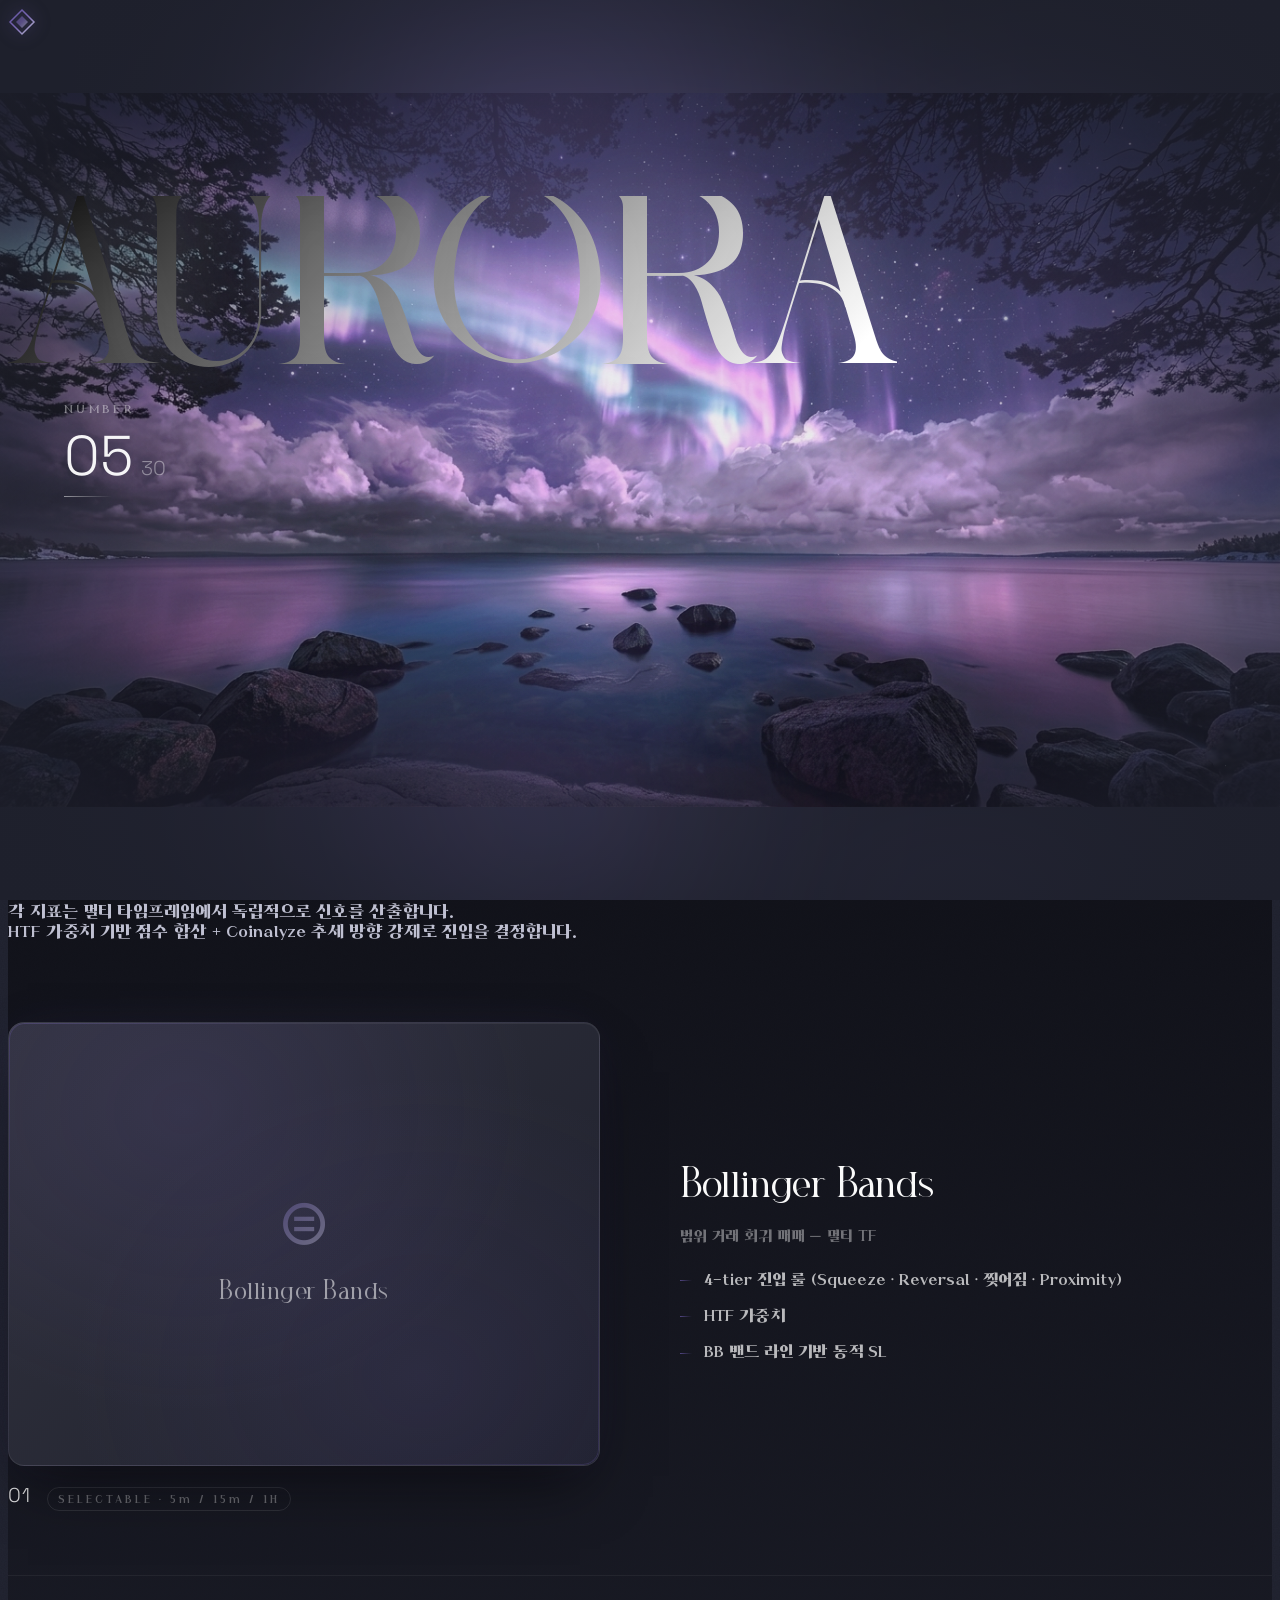
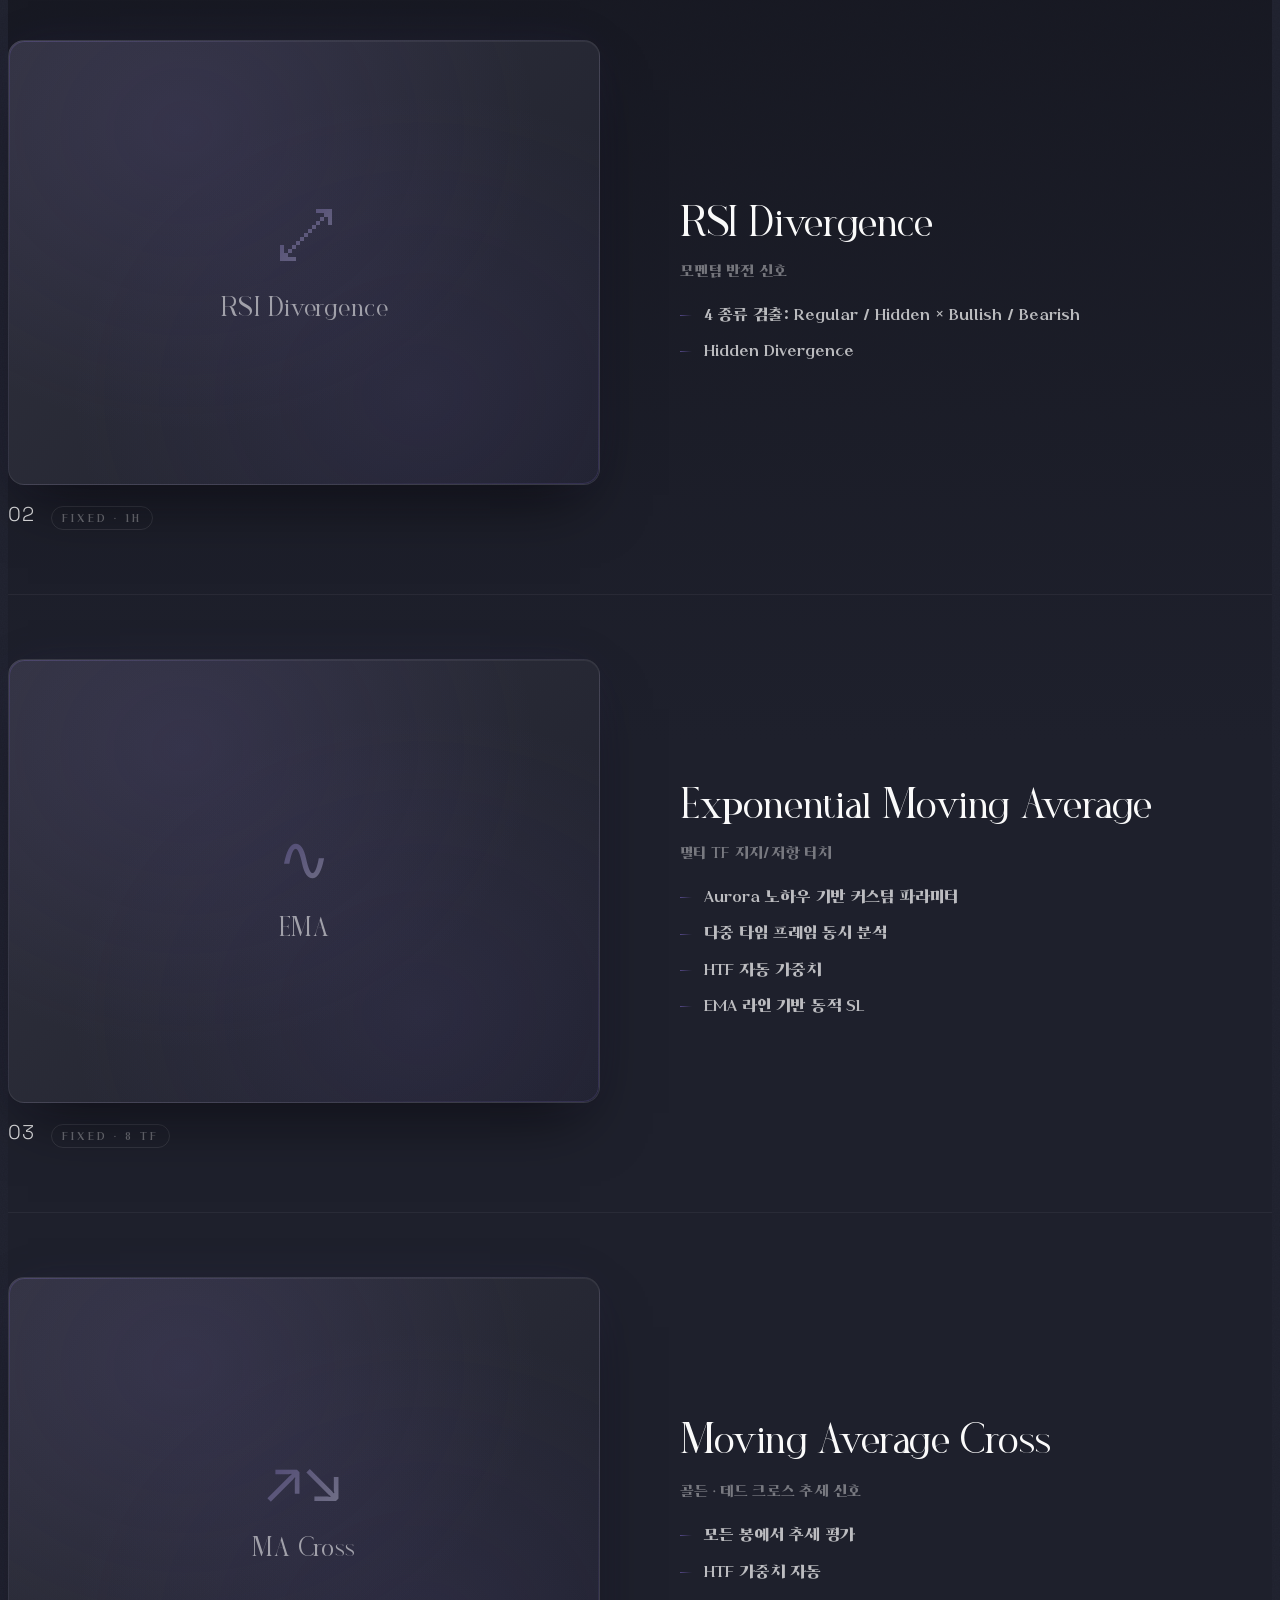
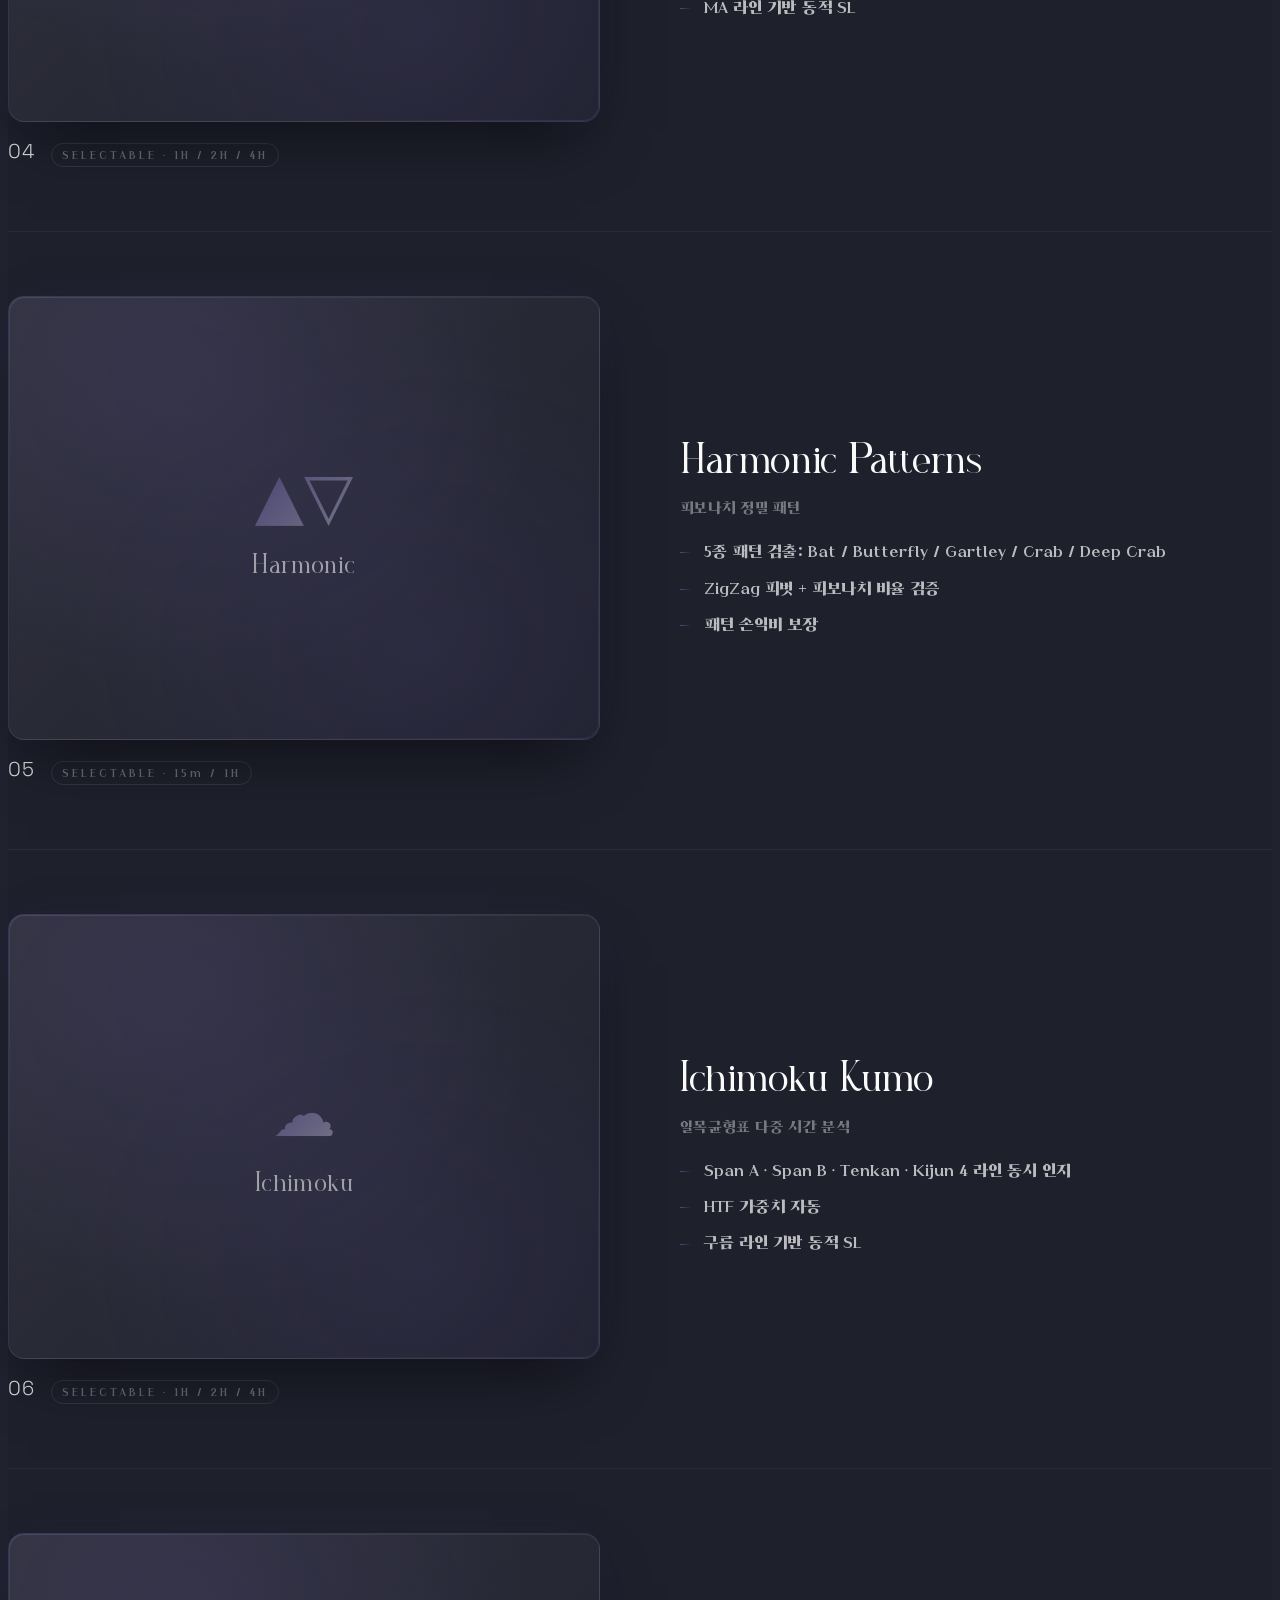
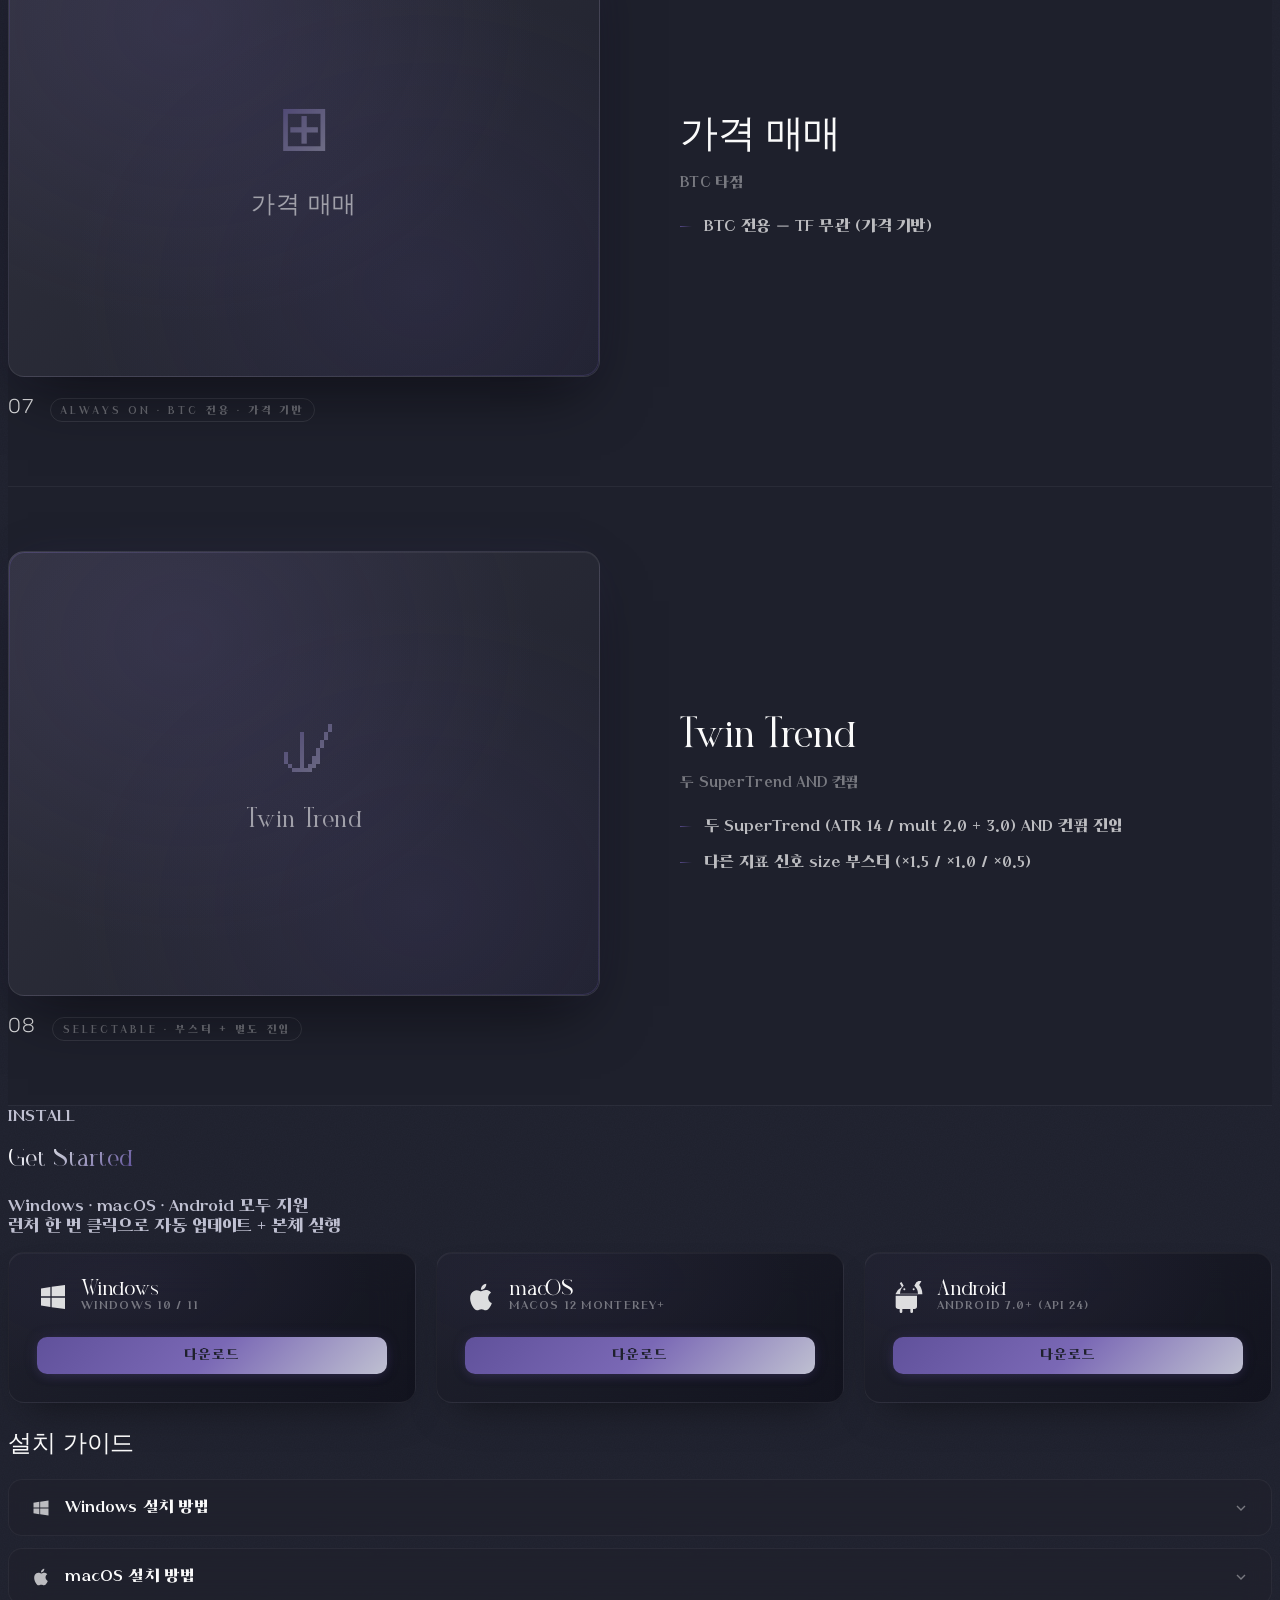
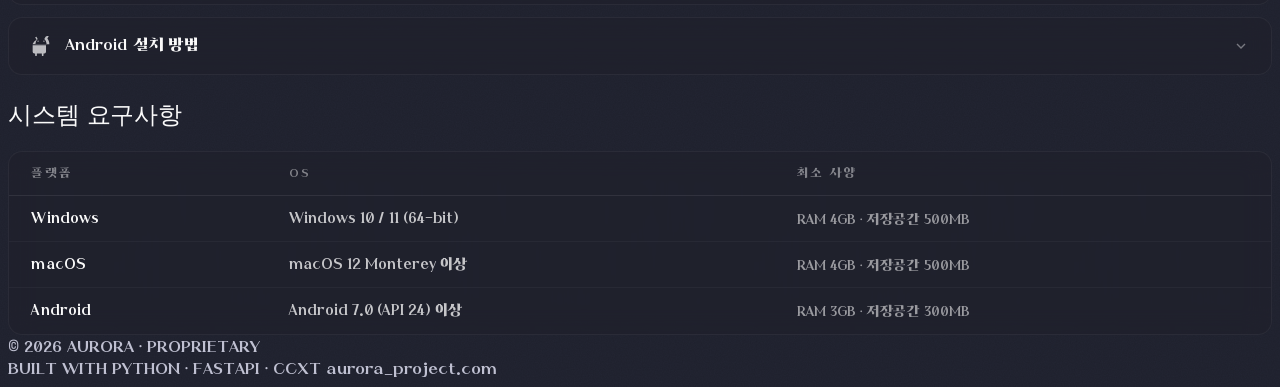
==== commit 6bfb59ef: "feat(site): INDICATORS 8 Core Signals — Twin Trend 카드 추가 v0.1.81 박은 Twin Trend (Tako DualST 본질) — 사이" ====
--- a/website/index.html
+++ b/website/index.html
@@ -131,8 +131,8 @@
                     </svg>
                     <span>WINDOWS</span>
                 </a>
-                <!-- macOS 런처 (Aurora-launcher-macOS.zip) -->
-                <a href="https://github.com/WL131231/Aurora/releases/latest/download/Aurora-launcher-macOS.zip"
+                <!-- macOS 런처 (Aurora-launcher-macOS.dmg, v0.1.69) — Applications 드래그 표준 UX -->
+                <a href="https://github.com/WL131231/Aurora/releases/latest/download/Aurora-launcher-macOS.dmg"
                    class="hero-download-btn inline-flex items-center gap-3 px-8 py-4 rounded-xl text-sm tracking-[0.2em] font-medium">
                     <svg width="18" height="18" viewBox="0 0 24 24" fill="currentColor">
                         <path d="M17.05 20.28c-.98.95-2.05.8-3.08.35-1.09-.46-2.09-.48-3.24 0-1.44.62-2.2.44-3.06-.35C2.79 15.25 3.51 7.59 9.05 7.31c1.35.07 2.29.74 3.08.8 1.18-.24 2.31-.93 3.57-.84 1.51.12 2.65.72 3.4 1.8-3.12 1.87-2.38 5.98.48 7.13-.57 1.5-1.31 2.99-2.54 4.09zM12 7.25c-.15-2.23 1.66-4.07 3.74-4.25.29 2.58-2.34 4.5-3.74 4.25z"/>
@@ -194,7 +194,7 @@
                     <span class="w-8 h-px bg-zinc-700"></span>
                 </div>
                 <h2 class="text-4xl md:text-5xl font-light leading-tight">
-                    <span class="indicators-title">7 Core Signals</span>
+                    <span class="indicators-title">8 Core Signals</span>
                 </h2>
                 <p class="mt-6 text-zinc-500 text-sm md:text-base font-light max-w-xl mx-auto">
                     각 지표는 멀티 타임프레임에서 독립적으로 신호를 산출합니다.
@@ -379,6 +379,31 @@
                     <div class="indicator-sub">BTC 타점</div>
                     <ul class="indicator-points">
                         <li>BTC 전용 — TF 무관 (가격 기반)</li>
+                    </ul>
+                </div>
+            </article>
+
+            <!-- ── 08 Twin Trend (Tako DualST 본질) ── -->
+            <article class="indicator-row">
+                <div class="indicator-photo">
+                    <div class="photo-frame">
+                        <img src="assets/indicators/08-twin-trend.jpg" alt="Twin Trend" class="photo-img" onerror="this.style.display='none'" />
+                        <div class="photo-fallback">
+                            <div class="fb-icon">⫝̸</div>
+                            <div class="fb-name">Twin Trend</div>
+                        </div>
+                    </div>
+                    <div class="photo-meta">
+                        <span class="photo-number">08</span>
+                        <span class="photo-tag">SELECTABLE · 부스터 + 별도 진입</span>
+                    </div>
+                </div>
+                <div class="indicator-desc">
+                    <h3 class="indicator-name">Twin Trend</h3>
+                    <div class="indicator-sub">두 SuperTrend AND 컨펌</div>
+                    <ul class="indicator-points">
+                        <li>두 SuperTrend (ATR 14 / mult 2.0 + 3.0) AND 컨펌 진입</li>
+                        <li>다른 지표 신호 size 부스터 (×1.5 / ×1.0 / ×0.5)</li>
                     </ul>
                 </div>
             </article>
@@ -438,7 +463,7 @@
                             <p class="install-card-sub">macOS 12 Monterey+</p>
                         </div>
                     </div>
-                    <a href="https://github.com/WL131231/Aurora/releases/latest/download/Aurora-launcher-macOS.zip"
+                    <a href="https://github.com/WL131231/Aurora/releases/latest/download/Aurora-launcher-macOS.dmg"
                        class="install-btn-primary">
                         다운로드
                     </a>
@@ -515,19 +540,19 @@
                     <div class="install-detail-body">
                         <div class="install-step">
                             <span class="install-step-num">1</span>
-                            <span><strong>Aurora-macOS.zip</strong> 다운로드 후 압축 해제</span>
+                            <span><strong>Aurora-launcher-macOS.dmg</strong> 다운로드 후 더블클릭 → 마운트</span>
                         </div>
                         <div class="install-step">
                             <span class="install-step-num">2</span>
-                            <span>터미널에서 격리 속성 해제: <code>xattr -cr Aurora</code></span>
+                            <span><strong>Aurora-launcher.app</strong> 을 <strong>Applications</strong> 폴더로 드래그 (AppTranslocation 회피 필수)</span>
                         </div>
                         <div class="install-step">
                             <span class="install-step-num">3</span>
-                            <span><strong>Aurora</strong> 실행 → "확인되지 않은 개발자" 경고 시 <strong>시스템 설정 → 개인 정보 보호 및 보안 → 허용</strong></span>
+                            <span>Applications 에서 <strong>Aurora-launcher</strong> 실행 → "확인되지 않은 개발자" 경고 시 <strong>시스템 설정 → 개인 정보 보호 및 보안 → 허용</strong></span>
                         </div>
                         <div class="install-step">
                             <span class="install-step-num">4</span>
-                            <span>거래소 API 키를 설정 탭에 입력 후 시작</span>
+                            <span>launcher 가 본체 자동 다운로드 + 시작 → 거래소 API 키를 설정 탭에 입력 후 시작</span>
                         </div>
                     </div>
                 </details>
--- a/website/style.css
+++ b/website/style.css
@@ -3,11 +3,31 @@
    Tailwind 로 처리 못하는 그라디언트·애니메이션·필터 효과만 작성.
    ============================================================ */
 
+/* v0.1.70: 한글 글씨체 — HSBombaram 2.1 (한섬 봄바람체, 배포/상업 허용).
+   장수님 결정 — Pretendard 대신 봄바람체 박음. 영문은 Space Grotesk / Bodoni 그대로. */
+@font-face {
+    font-family: "HSBombaram";
+    src: url("fonts/HSBombaram2.1.ttf") format("truetype");
+    font-weight: normal;
+    font-style: normal;
+    font-display: swap;
+}
+
+/* v0.1.71: AURORA 워드마크 폰트 — Ginqail (장수님 결정).
+   대문자 영문 워드마크 (AURORA / Trading Start 등) 시각 본질. */
+@font-face {
+    font-family: "Ginqail";
+    src: url("fonts/Ginqail-Font.ttf") format("truetype");
+    font-weight: normal;
+    font-style: normal;
+    font-display: swap;
+}
+
 /* ===== 폰트 + 컬러 (v0.1.15 — 4색 팔레트 + painterly texture) ===== */
 :root {
-    --font-display: "Space Grotesk", "Pretendard Variable", system-ui, sans-serif;
-    --font-sans: "Pretendard Variable", "Space Grotesk", system-ui, sans-serif;
-    --font-wordmark: "Monica Allcaps Stencil", "Bodoni Moda", "Playfair Display", "Times New Roman", serif;
+    --font-display: "Space Grotesk", "HSBombaram", "Pretendard Variable", system-ui, sans-serif;
+    --font-sans: "HSBombaram", "Pretendard Variable", "Space Grotesk", system-ui, sans-serif;
+    --font-wordmark: "Ginqail", "Monica Allcaps Stencil", "Bodoni Moda", "Playfair Display", "Times New Roman", serif;
 
     /* Brand 4색 (본체 / 런처 와 동일) */
     --bg: #1e202c;
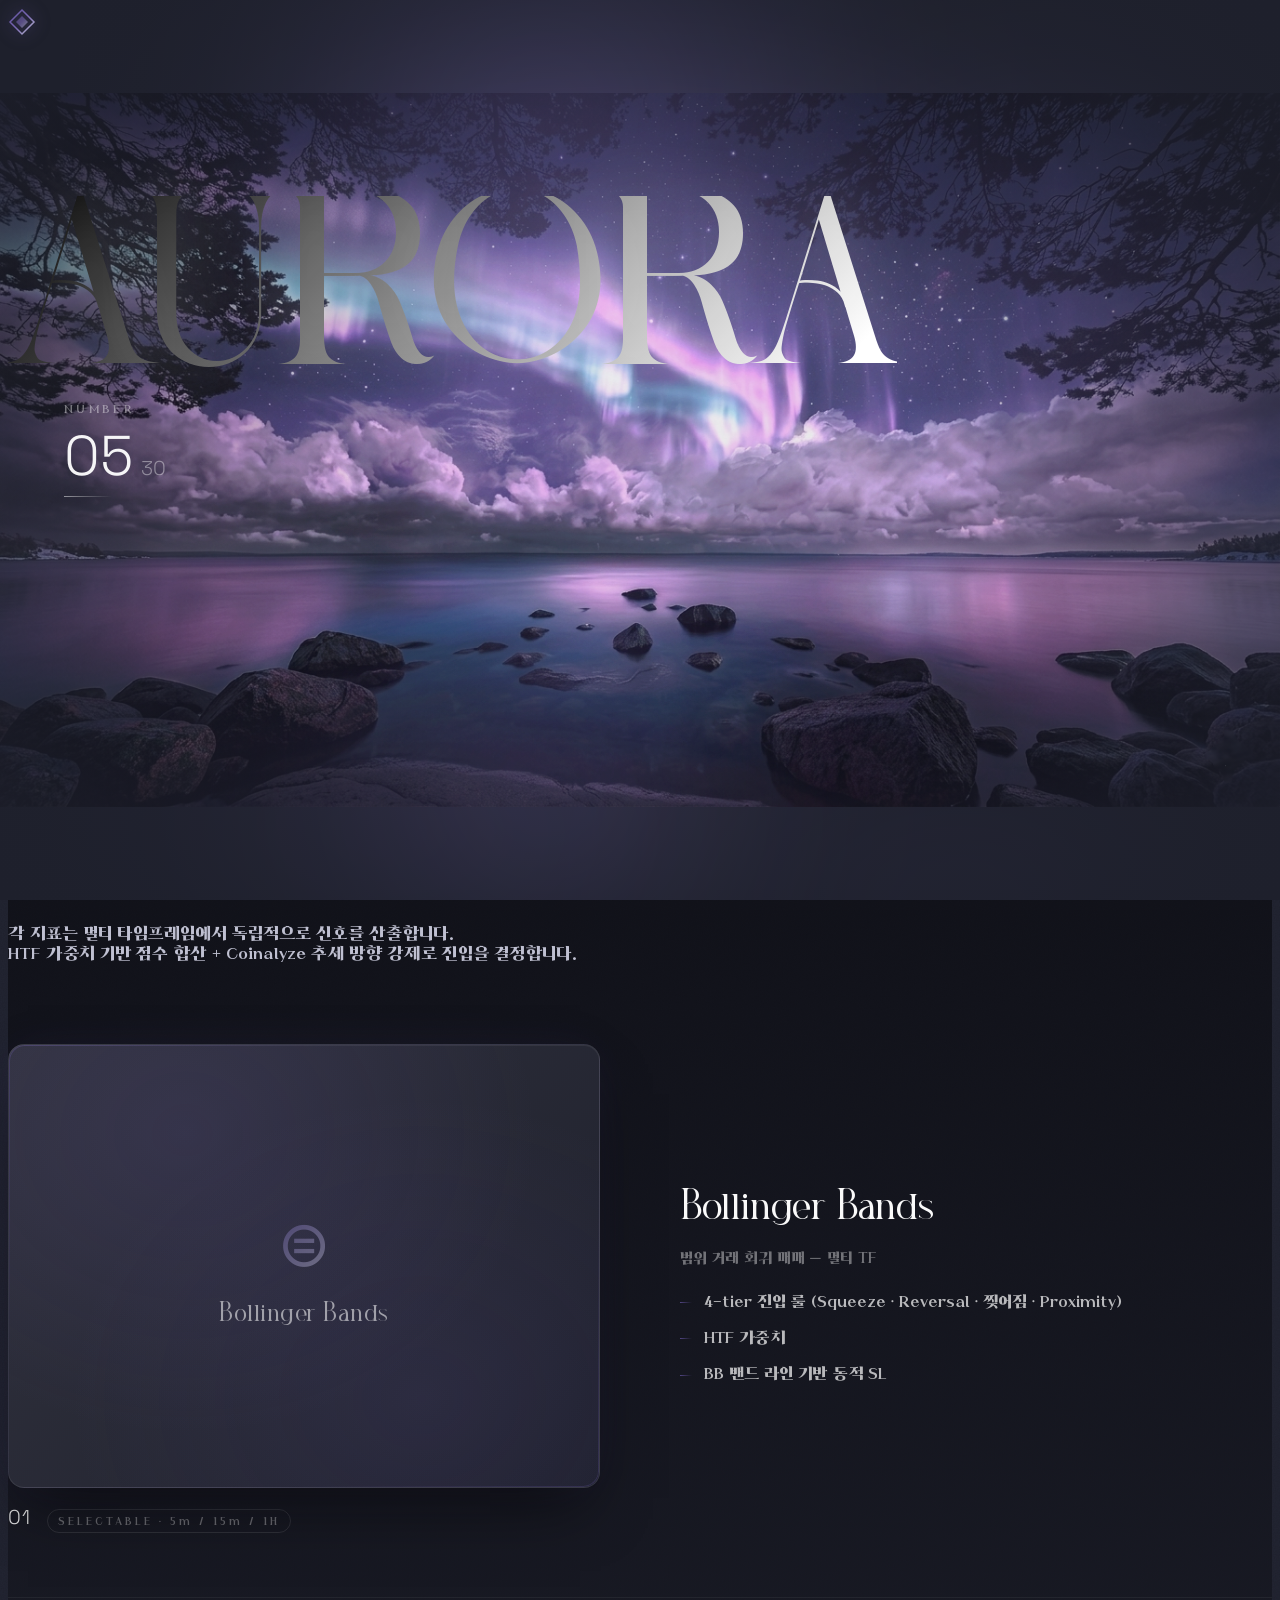
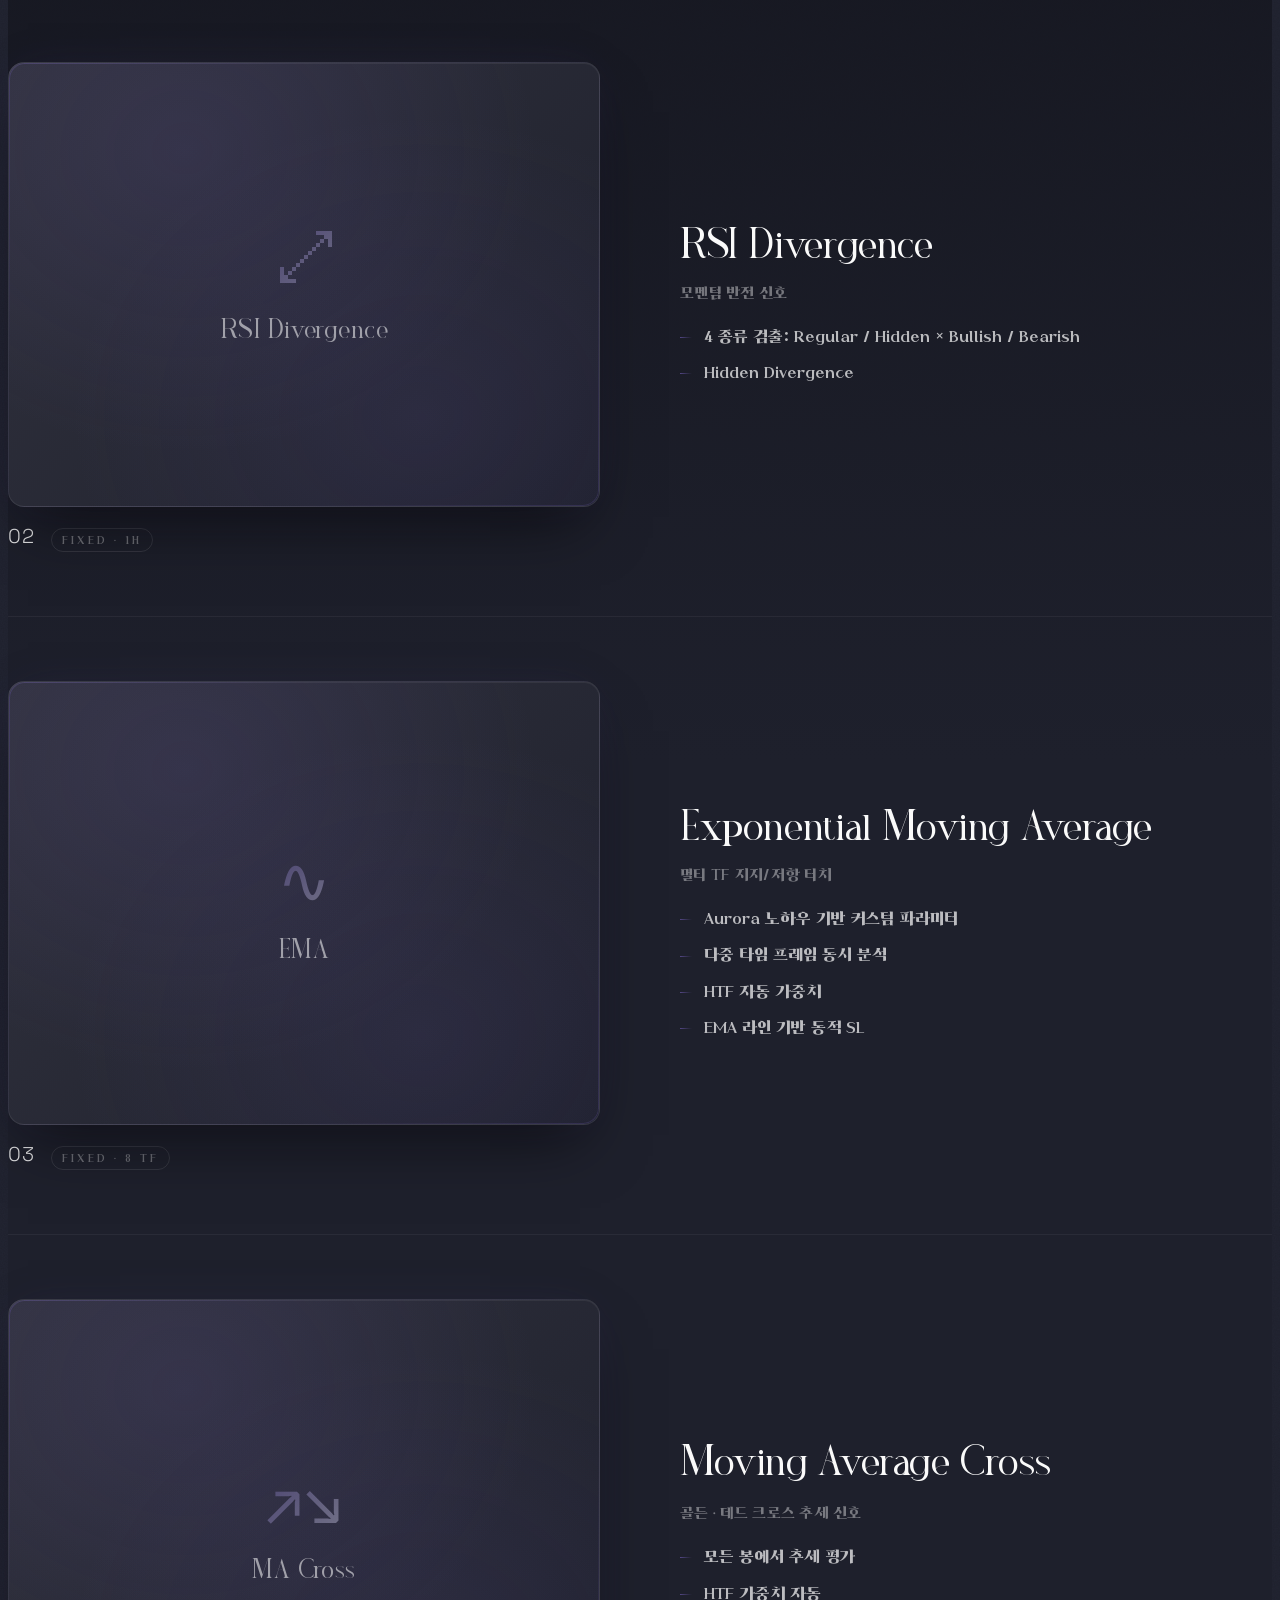
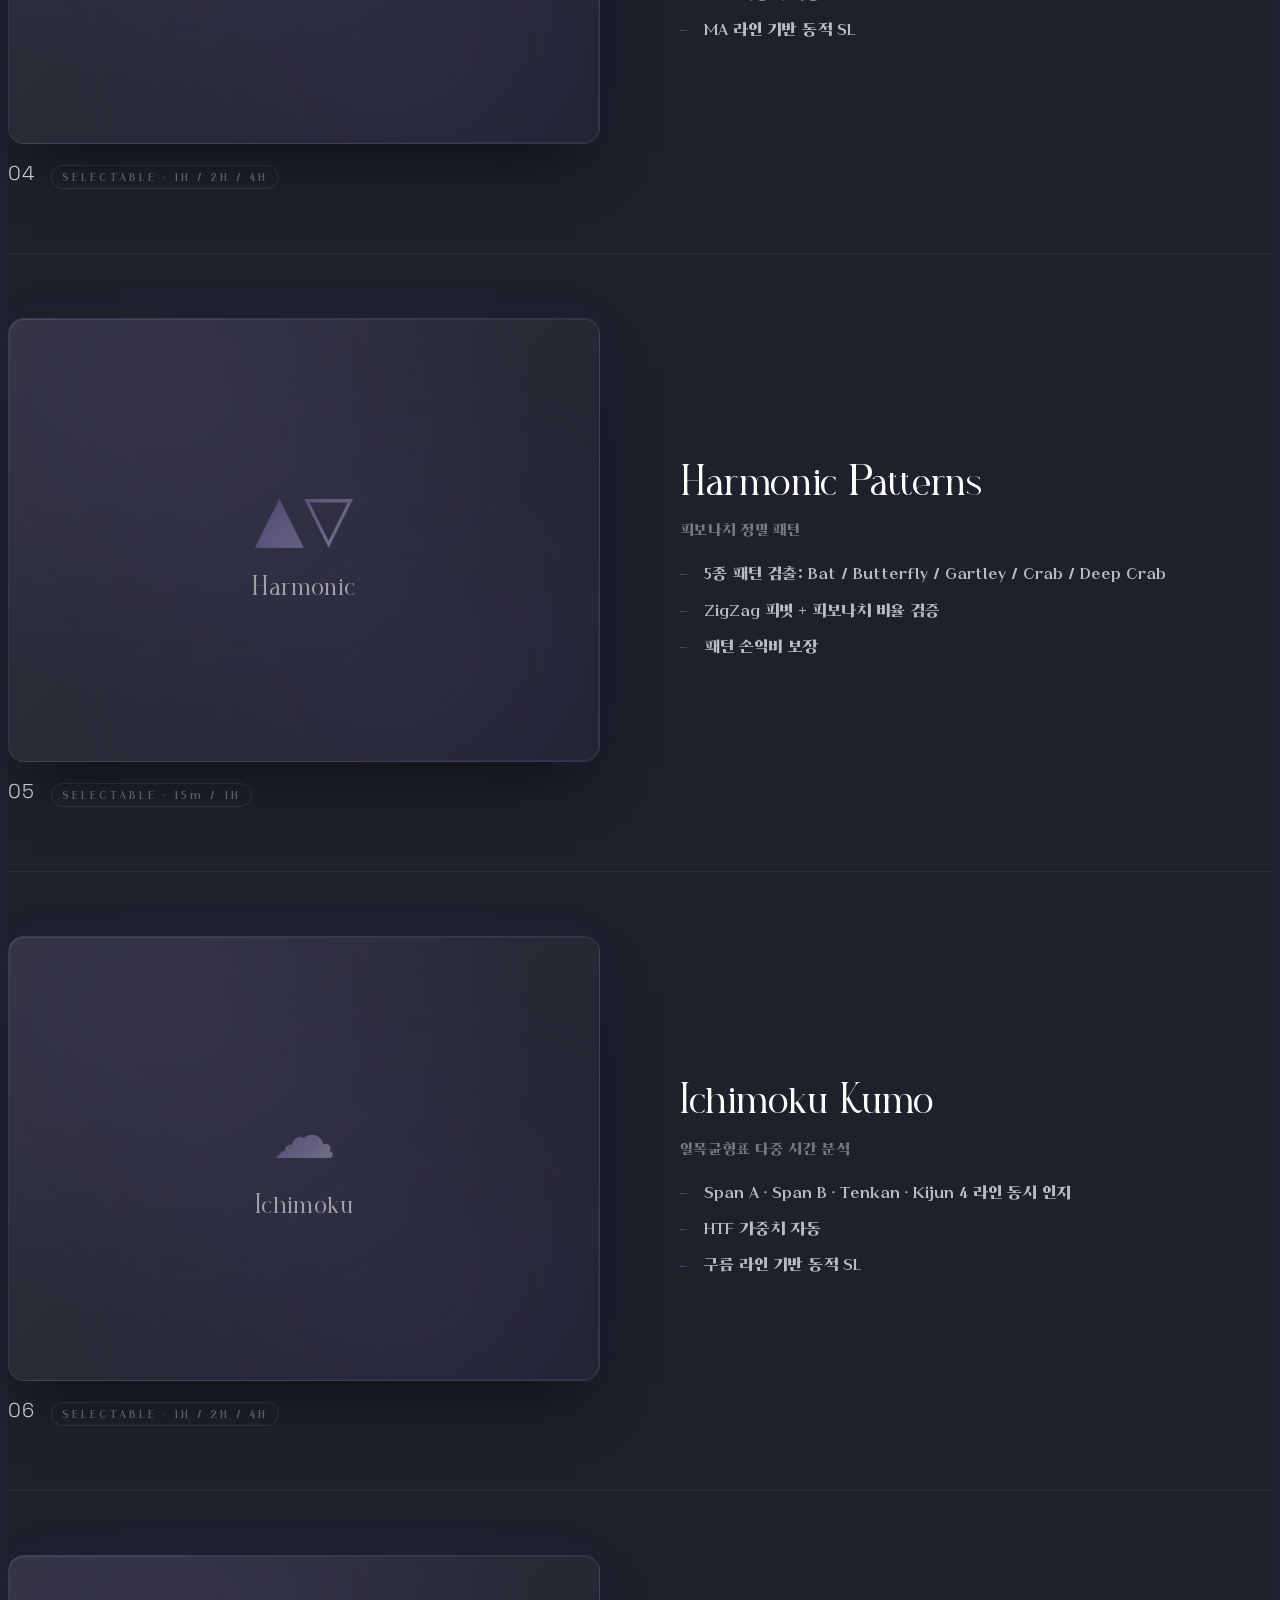
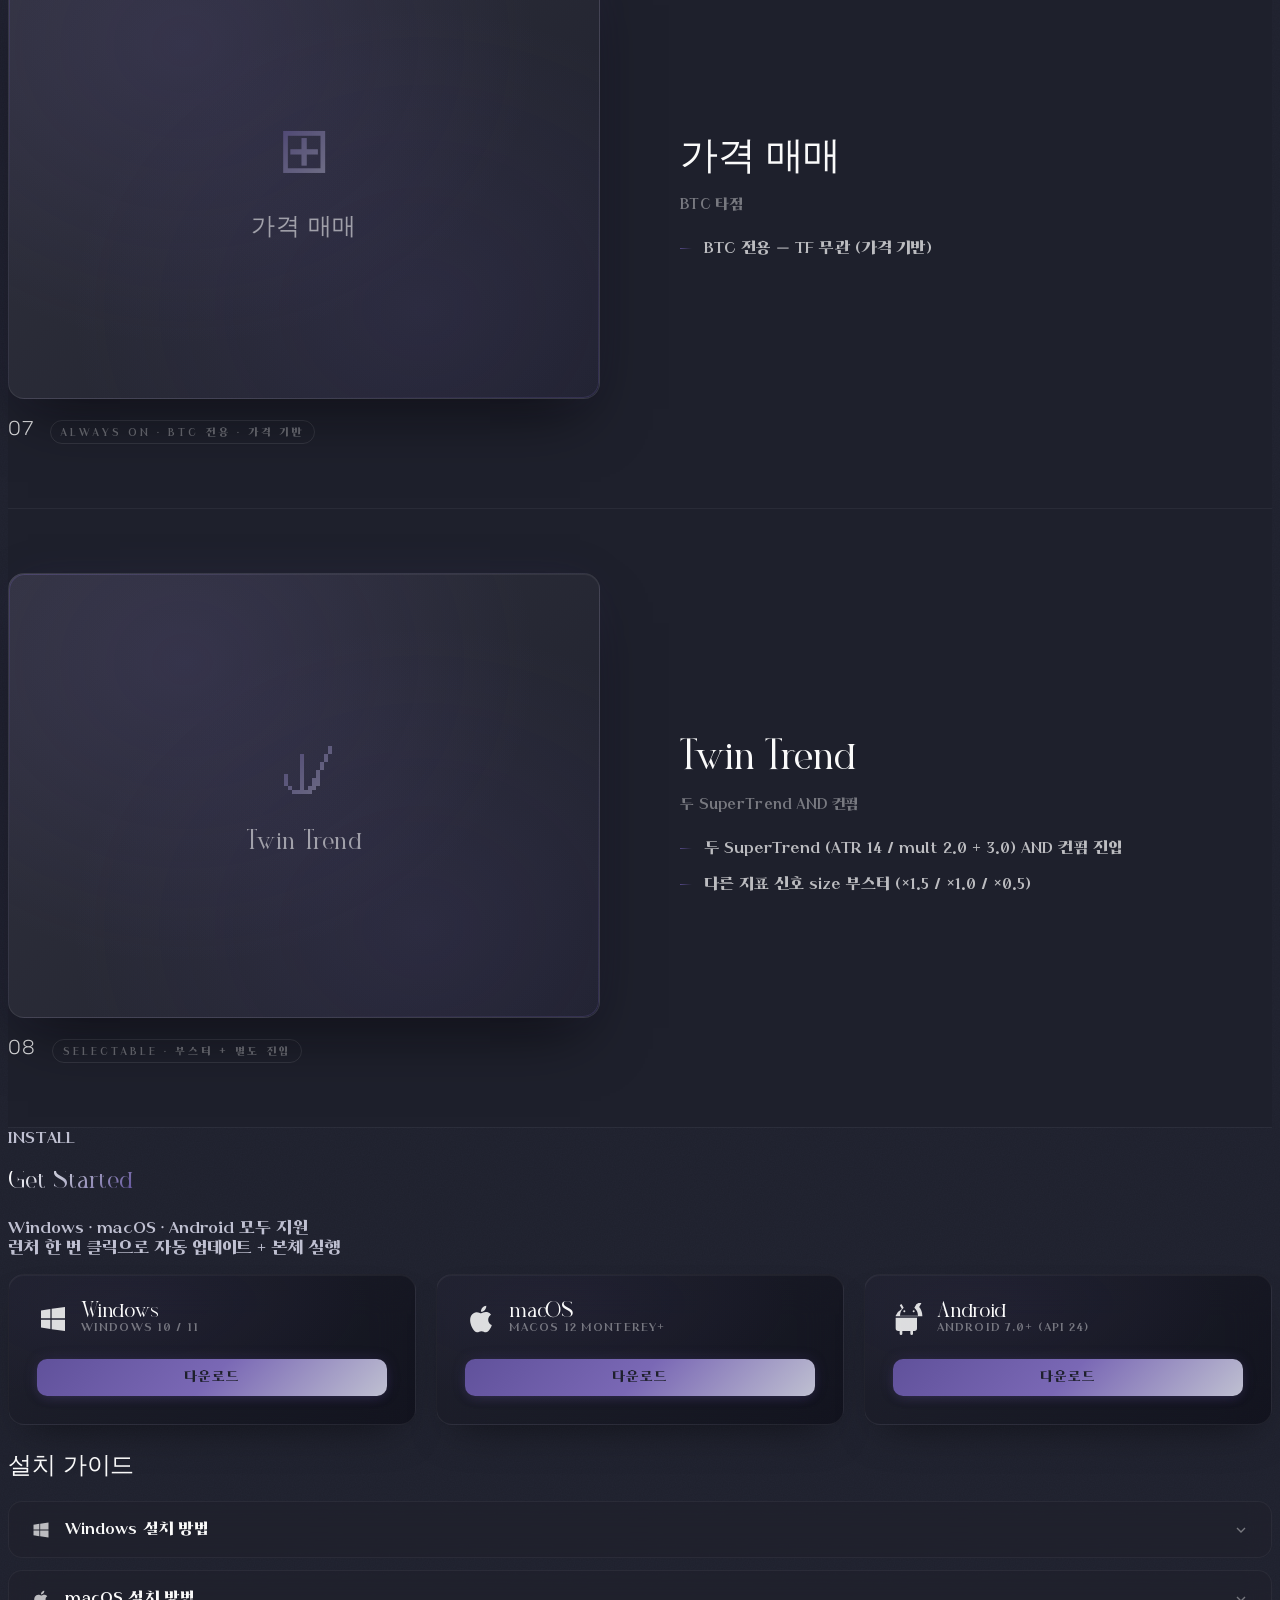
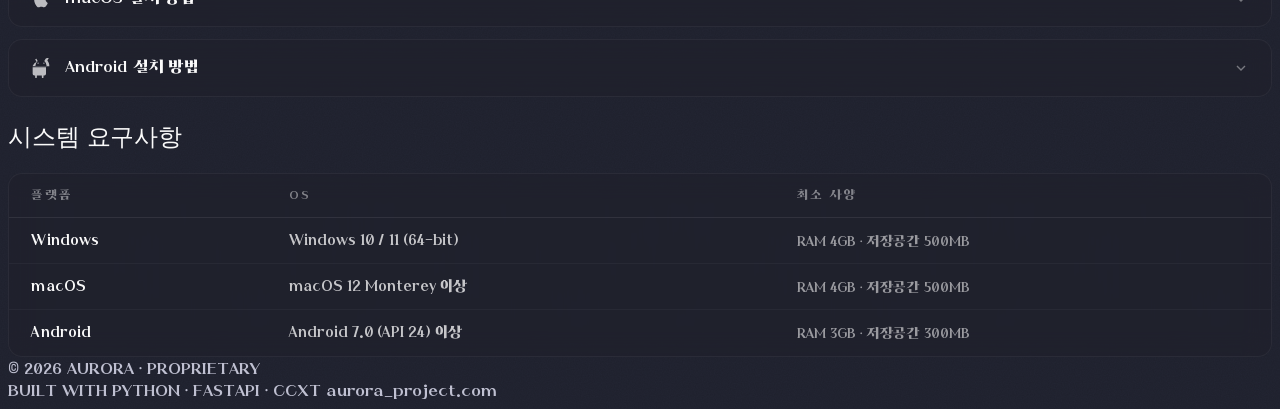
==== commit 72432b04: "feat(website): 공식 사이트 측 최신 release 버전 동적 표시 사용자 요청 (2026-05-08): "공식 사이트에 항상 최신 업데이트 박히게".  Hero CTA" ====
--- a/website/index.html
+++ b/website/index.html
@@ -154,6 +154,16 @@
             <p class="text-[10px] text-white/80">
                 Windows / macOS: ~13 MB 미니 런처 · 첫 실행 시 본체 자동 다운로드 &nbsp;|&nbsp; Android: APK 직접 설치
             </p>
+            <!-- v0.1.102: 최신 버전 동적 표시 (GitHub API 측 fetch). 사용자 측 어떤 버전 다운 박힐지 명확. -->
+            <div id="latest-version-badge" class="mt-3 flex items-center gap-2 text-[10px] tracking-[0.18em]">
+                <span class="inline-block w-1.5 h-1.5 rounded-full bg-emerald-400 animate-pulse"></span>
+                <span class="text-zinc-400">LATEST</span>
+                <a id="latest-version-tag" href="https://github.com/WL131231/Aurora/releases/latest"
+                   target="_blank" rel="noopener"
+                   class="text-emerald-300 font-medium hover:text-emerald-200 transition">—</a>
+                <span class="text-zinc-600">·</span>
+                <span id="latest-version-date" class="text-zinc-500">—</span>
+            </div>
         </div>
 
         <!-- 부가 정보 카드 (3개, 가운데 정렬) -->
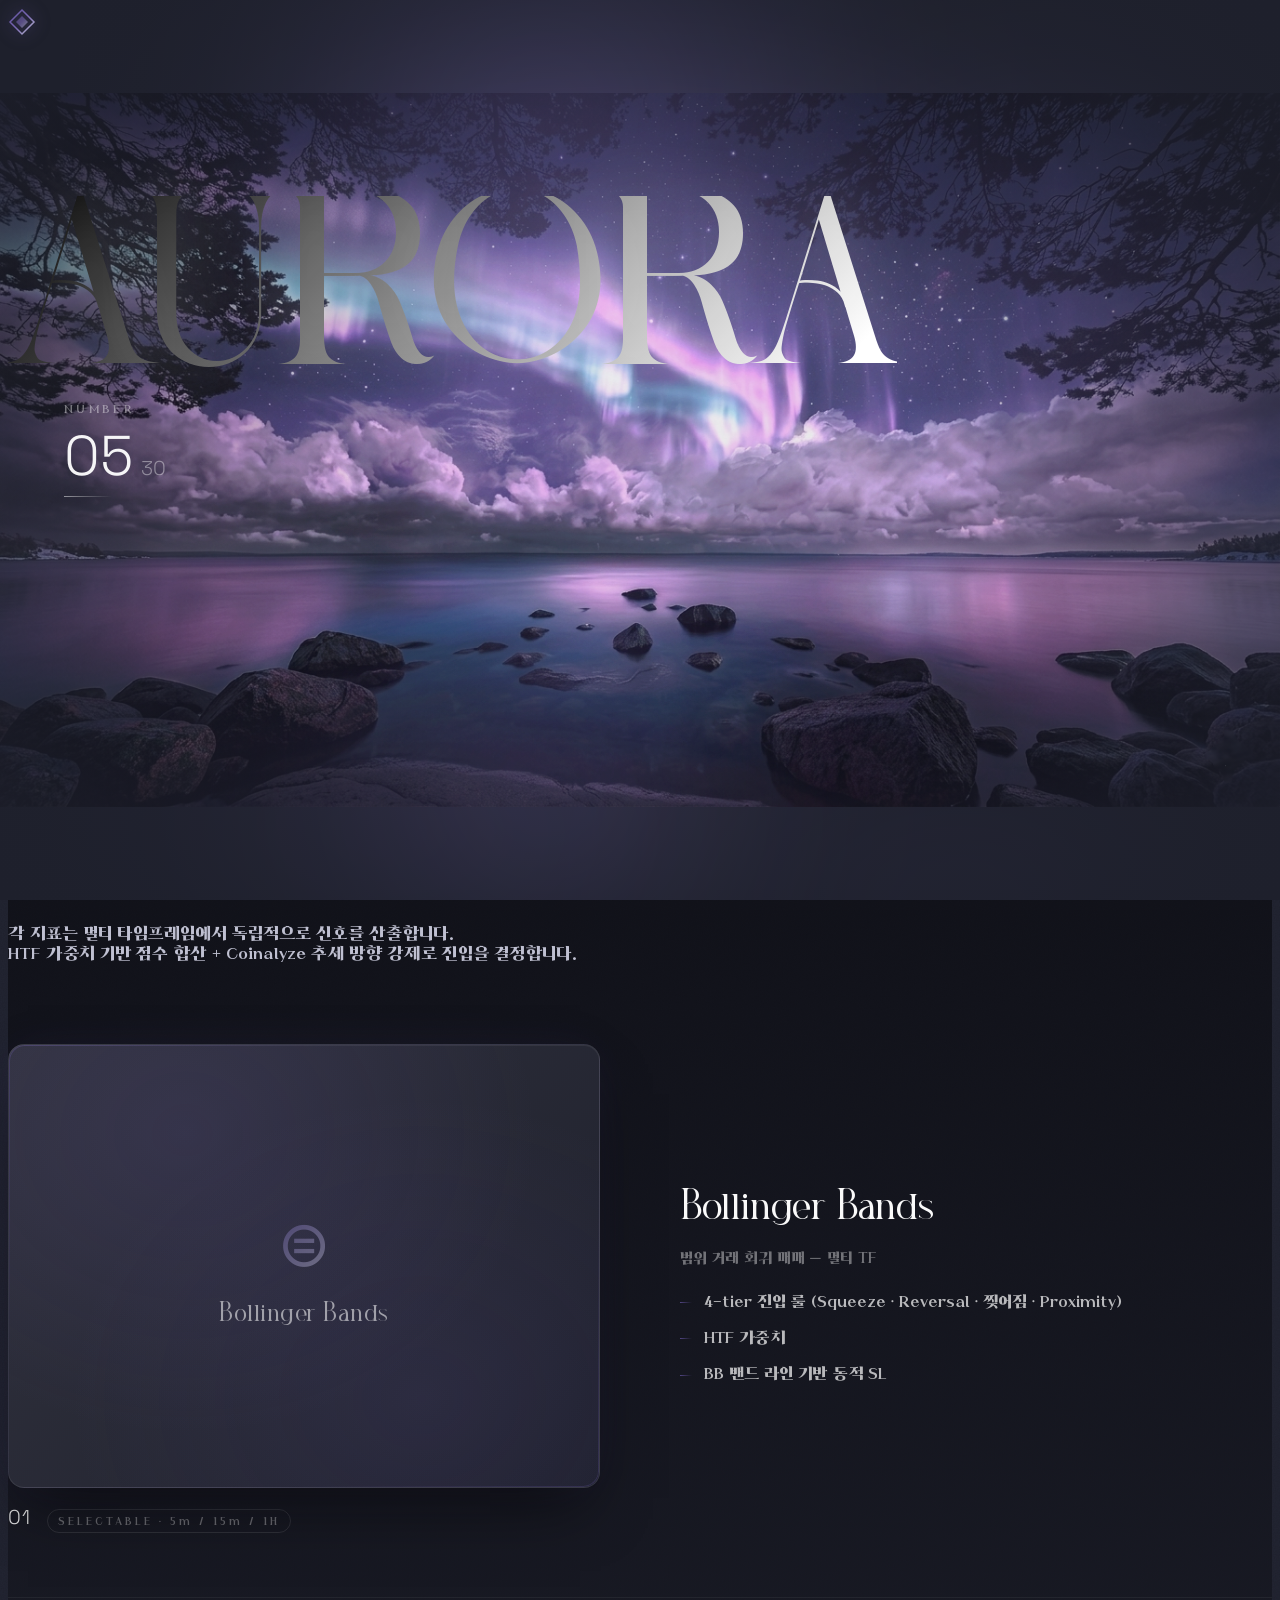
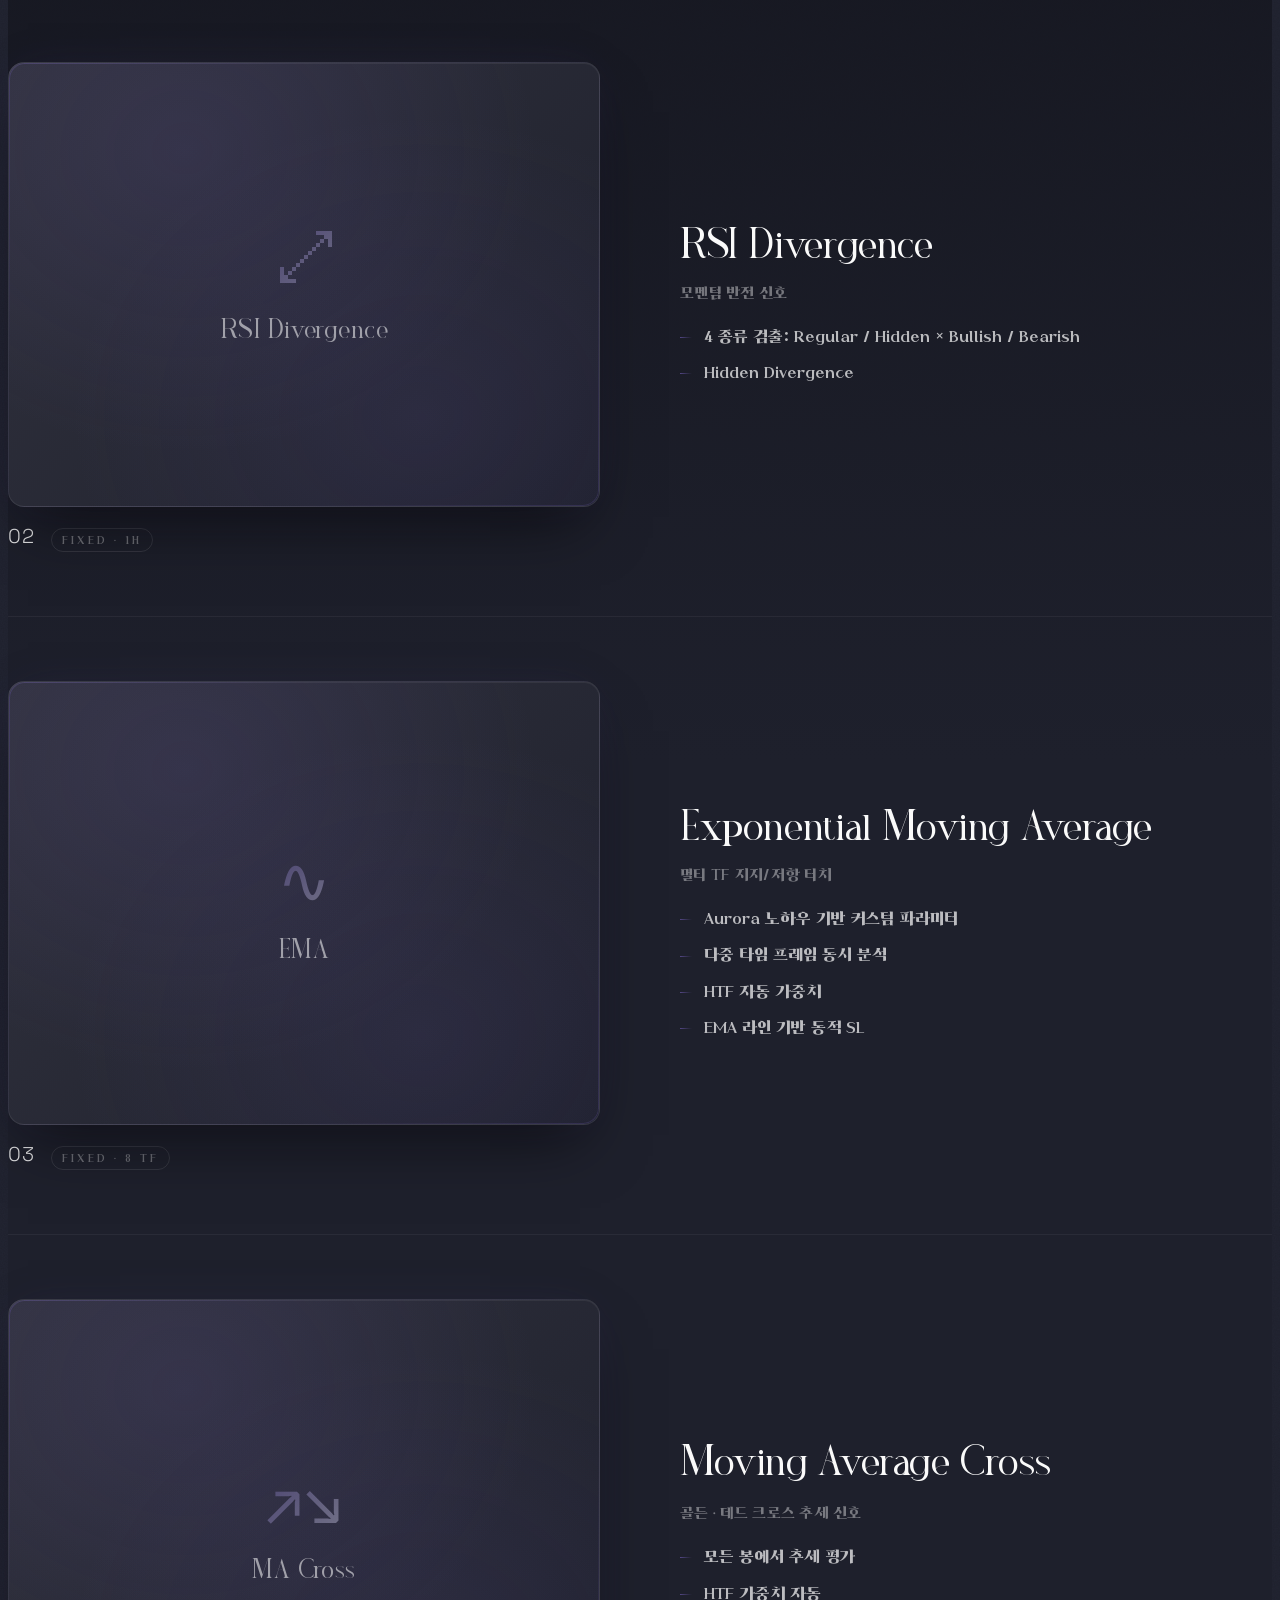
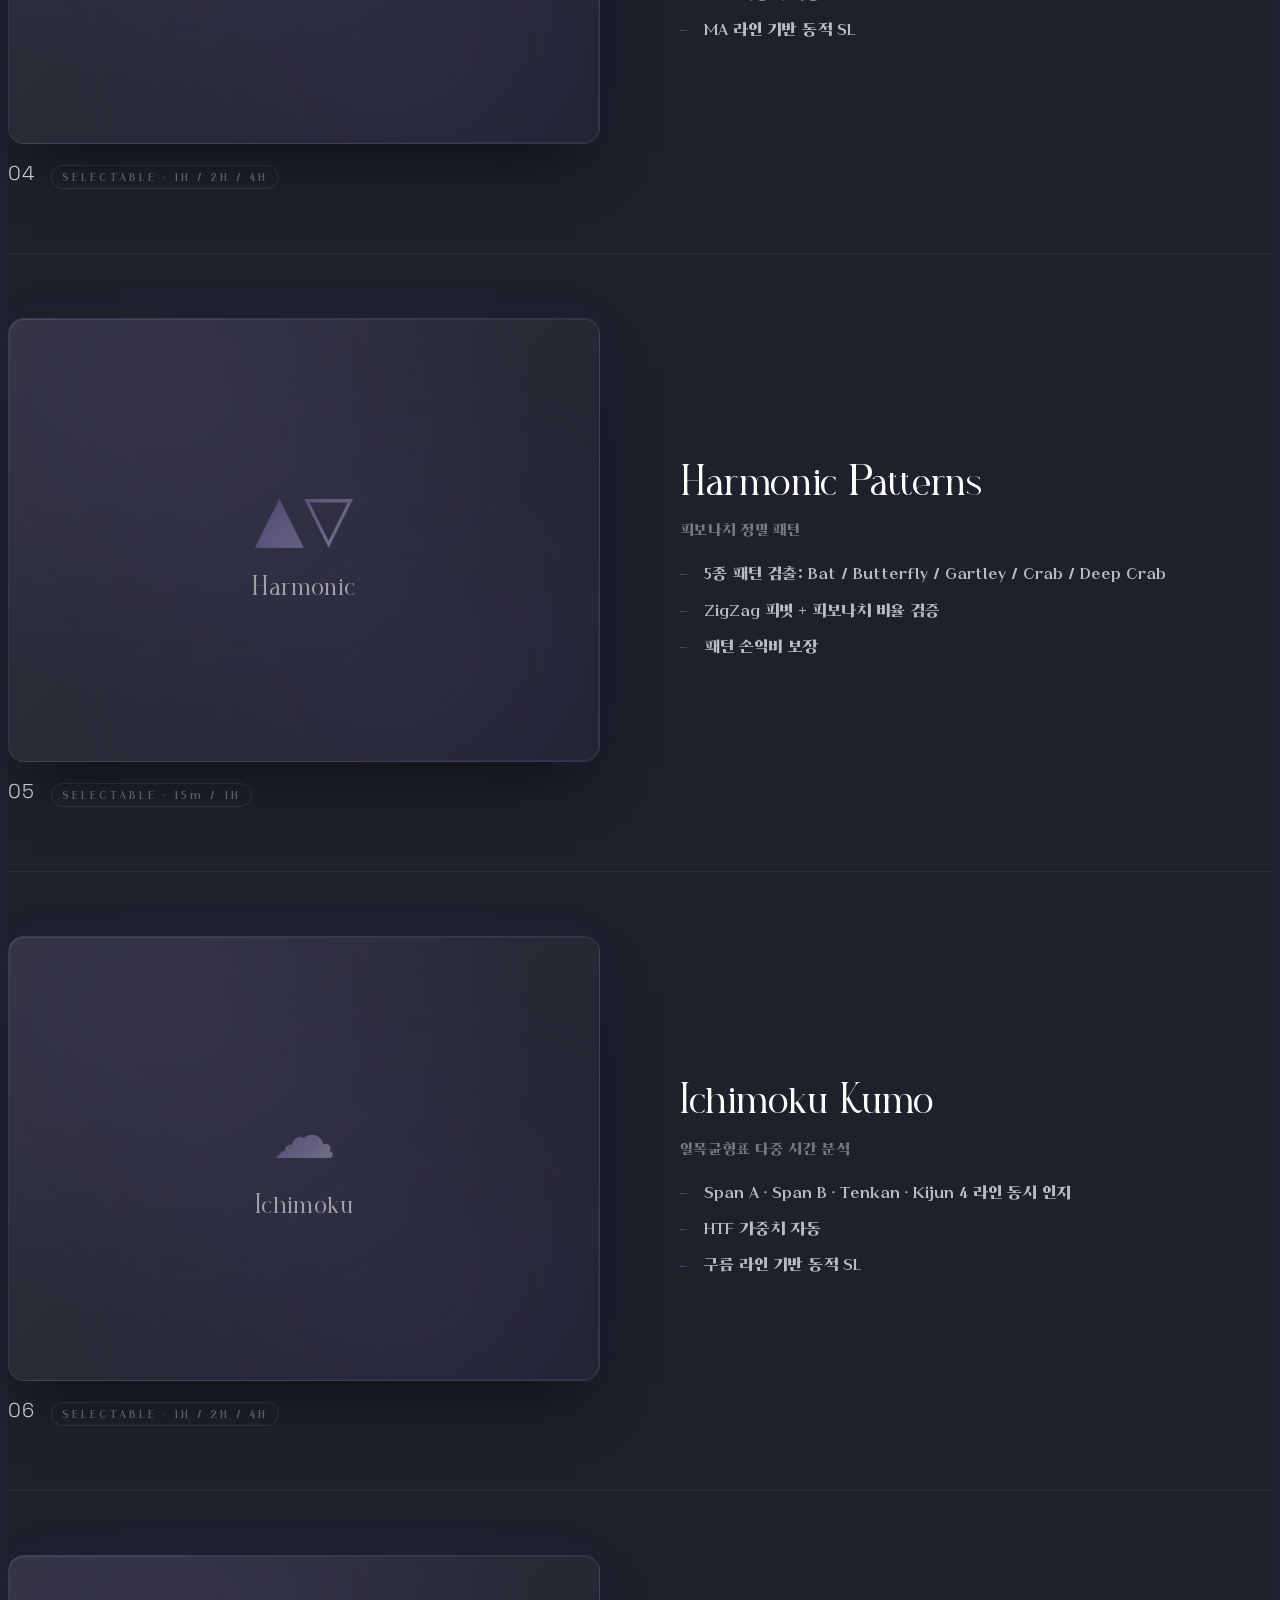
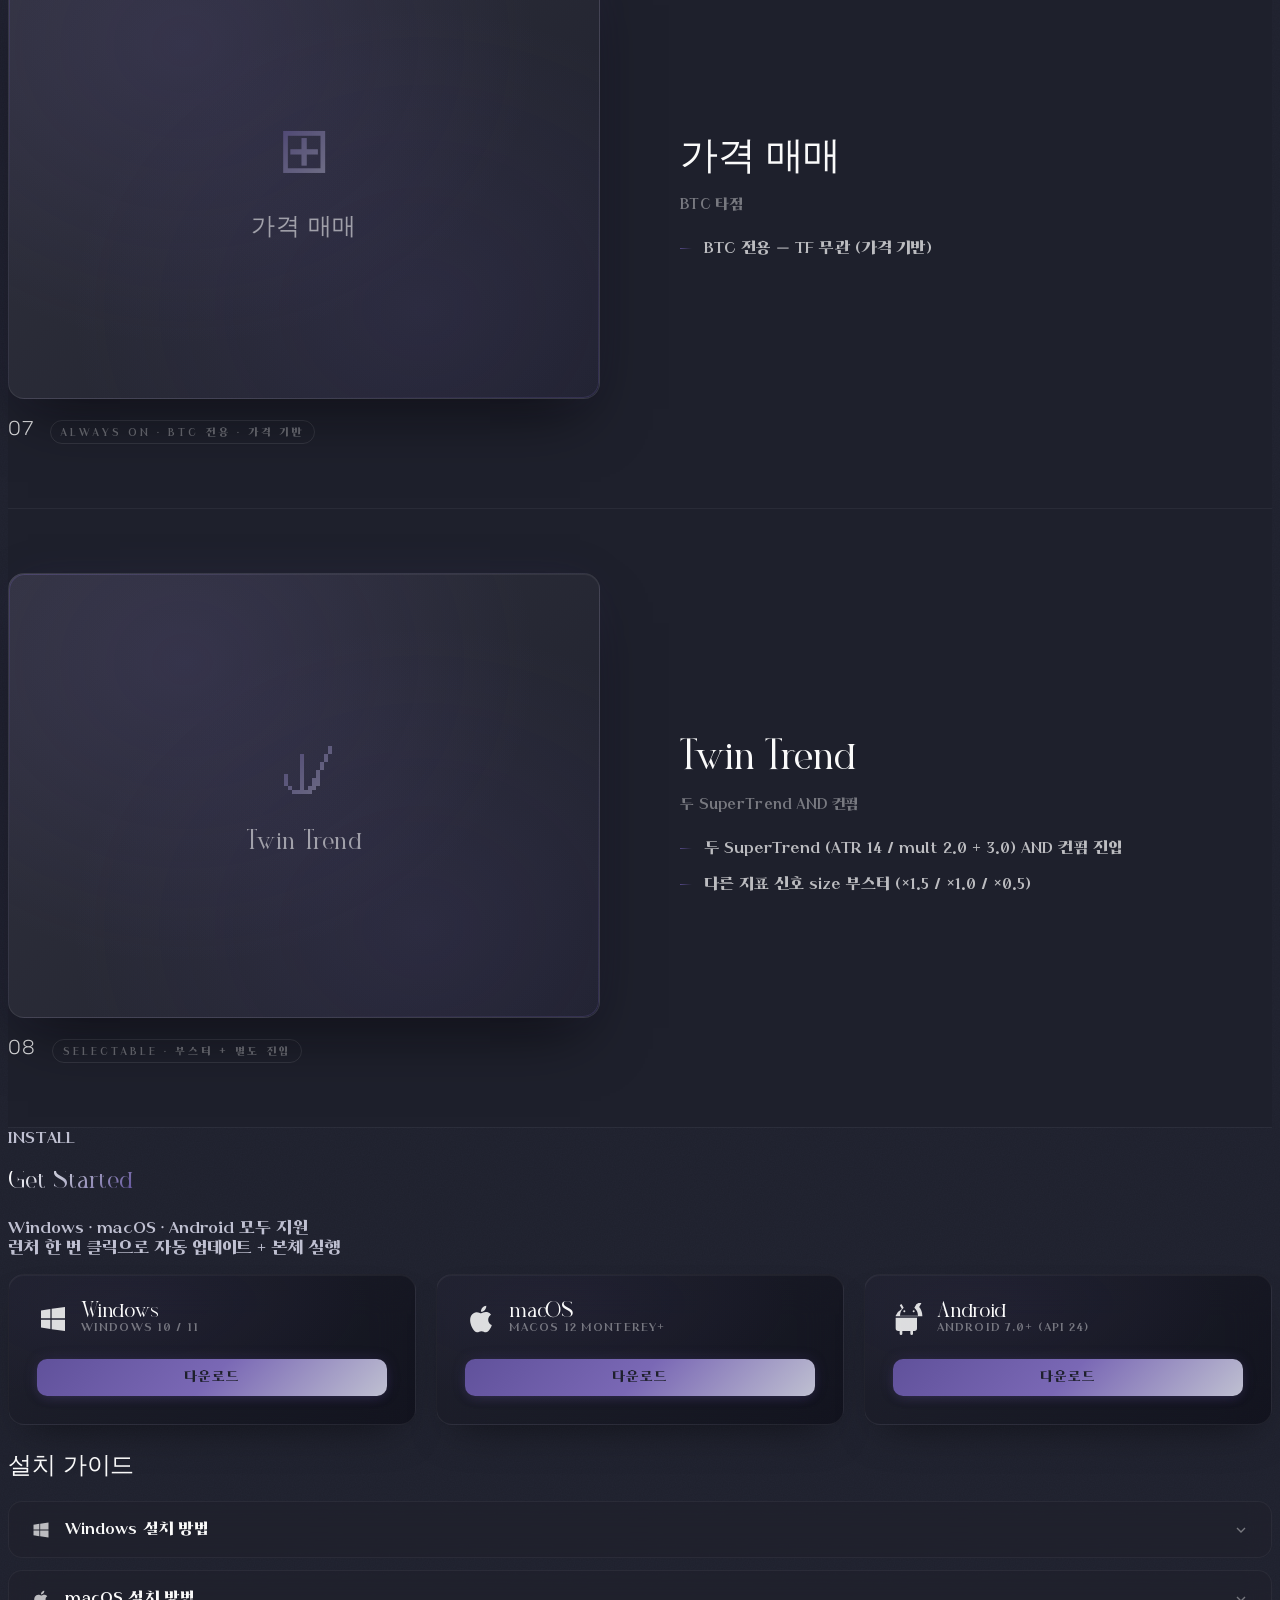
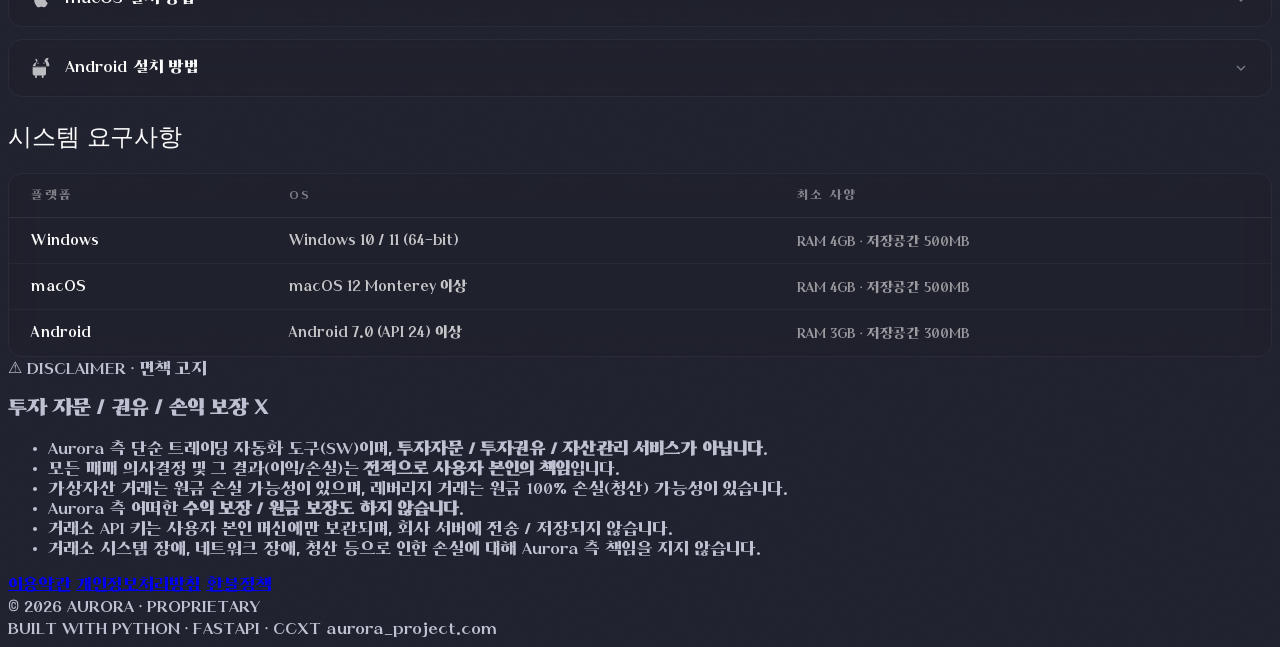
==== commit 84bf0672: "docs(v0.2.21): 법률 문서 + 랜딩 면책 + 팀원 보안 가이드 박음 홍보 시작 전 박을 4종 문서 합본 박음.  ## 박은 거  ### docs/legal/ (3개) -" ====
--- a/website/index.html
+++ b/website/index.html
@@ -642,8 +642,30 @@
         </div>
     </section>
 
+    <!-- ===== 면책 / Disclaimer (v0.2.21) ===== -->
+    <!-- 자본시장법 / 유사수신행위 규제법 차단 위해 명시 박음. 홍보 시작 전 의무 -->
+    <section class="relative z-10 px-8 lg:px-16 py-10 mt-12 border-t border-zinc-900 bg-black/40">
+        <div class="max-w-4xl mx-auto">
+            <div class="text-[10px] tracking-[0.25em] text-amber-500/80 mb-3">⚠ DISCLAIMER · 면책 고지</div>
+            <h3 class="text-base text-zinc-300 font-medium mb-4">투자 자문 / 권유 / 손익 보장 X</h3>
+            <ul class="text-[12px] text-zinc-500 leading-relaxed space-y-2 list-disc list-inside">
+                <li>Aurora 측 단순 트레이딩 자동화 도구(SW)이며, <strong class="text-zinc-300">투자자문 / 투자권유 / 자산관리 서비스가 아닙니다</strong>.</li>
+                <li>모든 매매 의사결정 및 그 결과(이익/손실)는 <strong class="text-zinc-300">전적으로 사용자 본인의 책임</strong>입니다.</li>
+                <li>가상자산 거래는 원금 손실 가능성이 있으며, 레버리지 거래는 원금 100% 손실(청산) 가능성이 있습니다.</li>
+                <li>Aurora 측 어떠한 <strong class="text-zinc-300">수익 보장 / 원금 보장도 하지 않습니다</strong>.</li>
+                <li>거래소 API 키는 사용자 본인 머신에만 보관되며, 회사 서버에 전송 / 저장되지 않습니다.</li>
+                <li>거래소 시스템 장애, 네트워크 장애, 청산 등으로 인한 손실에 대해 Aurora 측 책임을 지지 않습니다.</li>
+            </ul>
+            <div class="text-[10px] tracking-[0.2em] text-zinc-700 mt-6 flex flex-wrap gap-x-6 gap-y-2">
+                <a href="https://github.com/WL131231/Aurora-releases/blob/main/docs/legal/TERMS_OF_SERVICE.md" target="_blank" rel="noopener" class="hover:text-zinc-500 transition">이용약관</a>
+                <a href="https://github.com/WL131231/Aurora-releases/blob/main/docs/legal/PRIVACY_POLICY.md" target="_blank" rel="noopener" class="hover:text-zinc-500 transition">개인정보처리방침</a>
+                <a href="https://github.com/WL131231/Aurora-releases/blob/main/docs/legal/REFUND_POLICY.md" target="_blank" rel="noopener" class="hover:text-zinc-500 transition">환불정책</a>
+            </div>
+        </div>
+    </section>
+
     <!-- ===== Footer ===== -->
-    <footer class="relative z-10 px-8 lg:px-16 py-8 mt-12 flex flex-col md:flex-row items-center justify-between gap-4 text-[10px] tracking-[0.2em] text-zinc-600 border-t border-zinc-900">
+    <footer class="relative z-10 px-8 lg:px-16 py-8 flex flex-col md:flex-row items-center justify-between gap-4 text-[10px] tracking-[0.2em] text-zinc-600 border-t border-zinc-900">
         <div>© 2026 AURORA · PROPRIETARY</div>
         <div class="flex items-center gap-6">
             <span>BUILT WITH PYTHON · FASTAPI · CCXT</span>
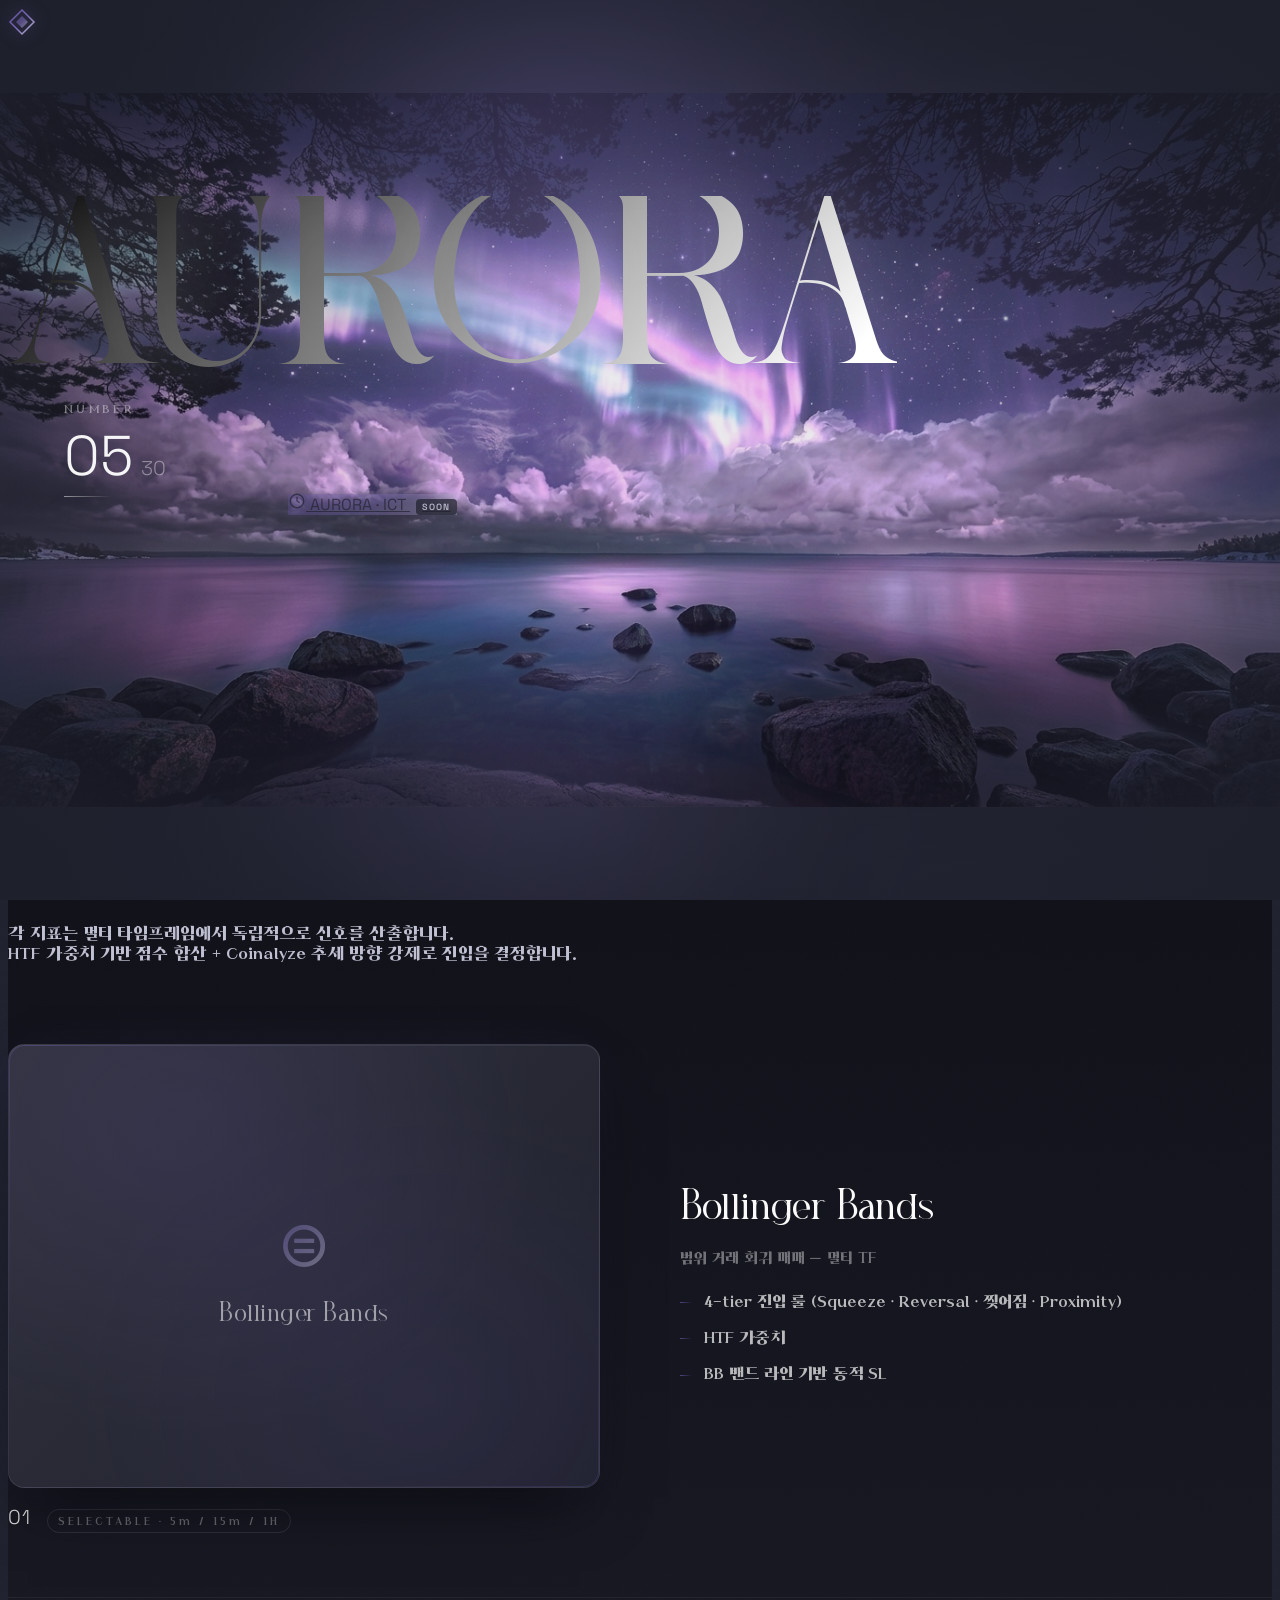
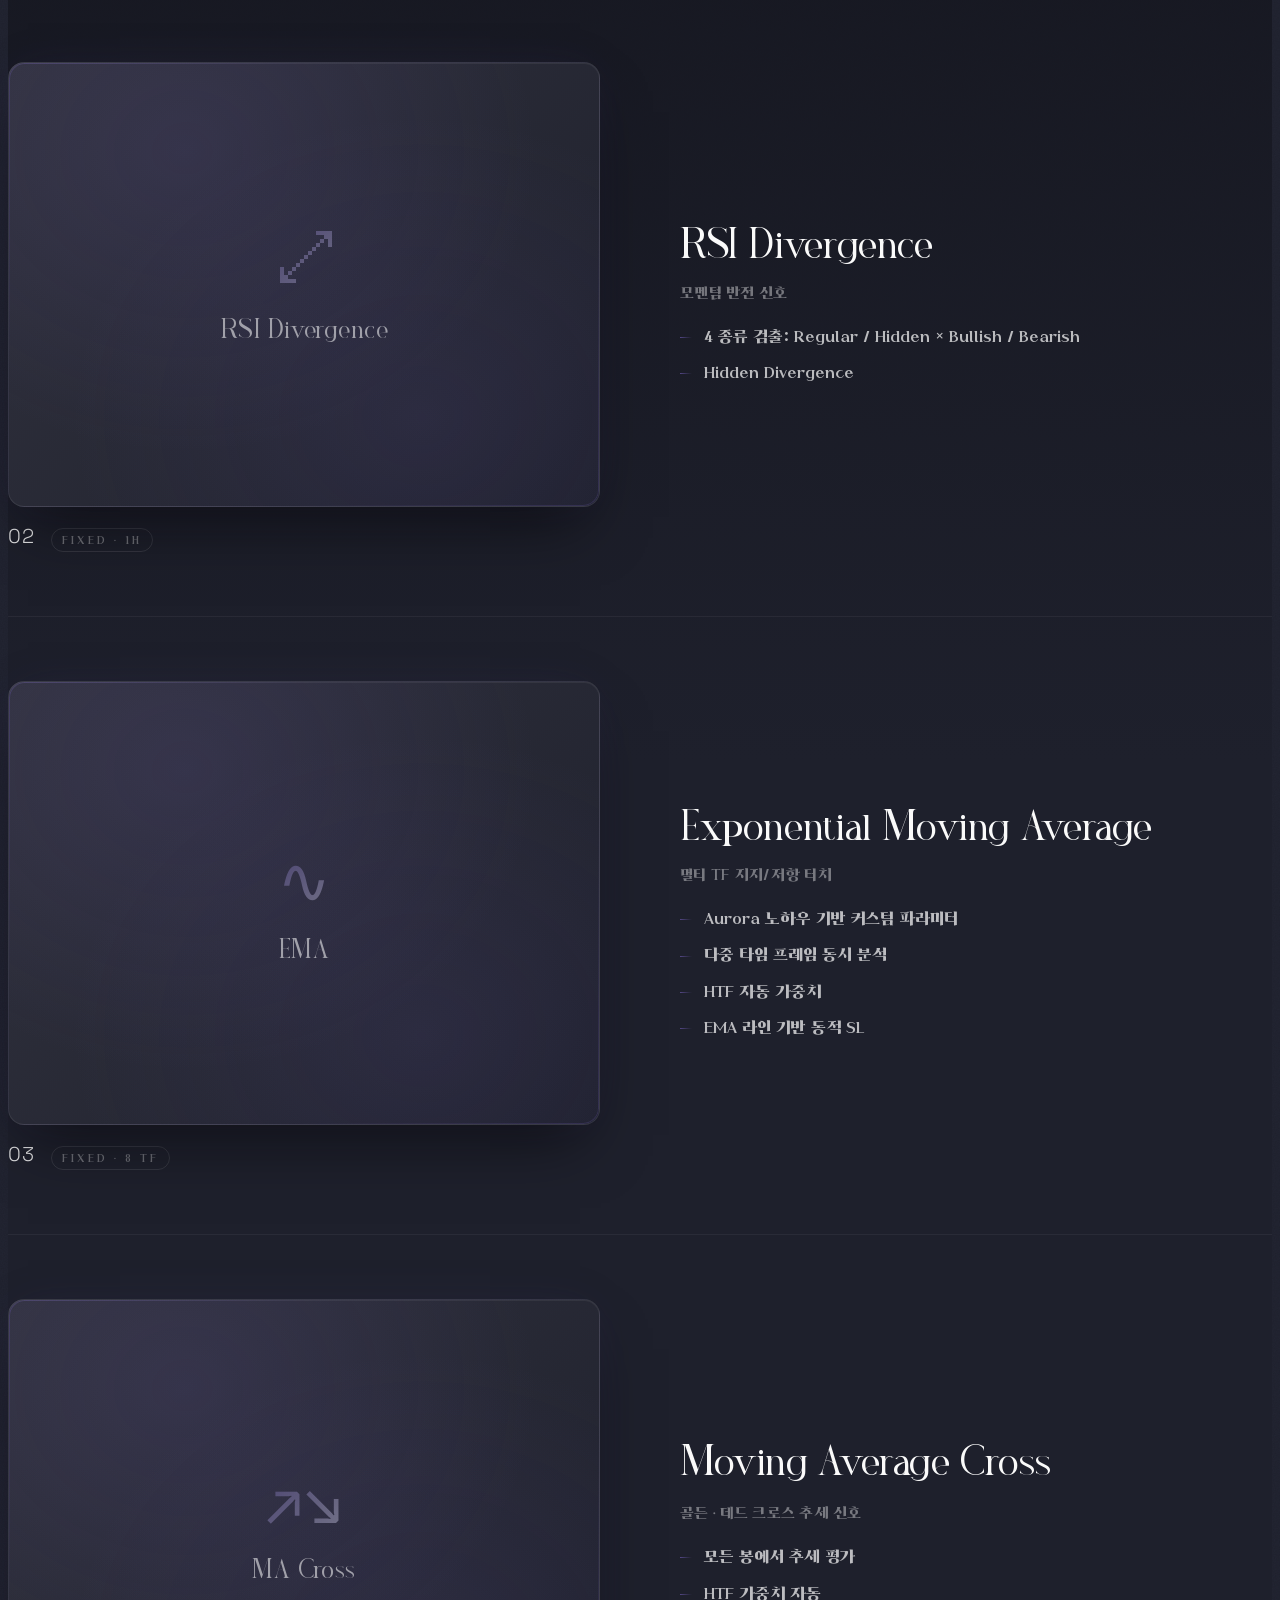
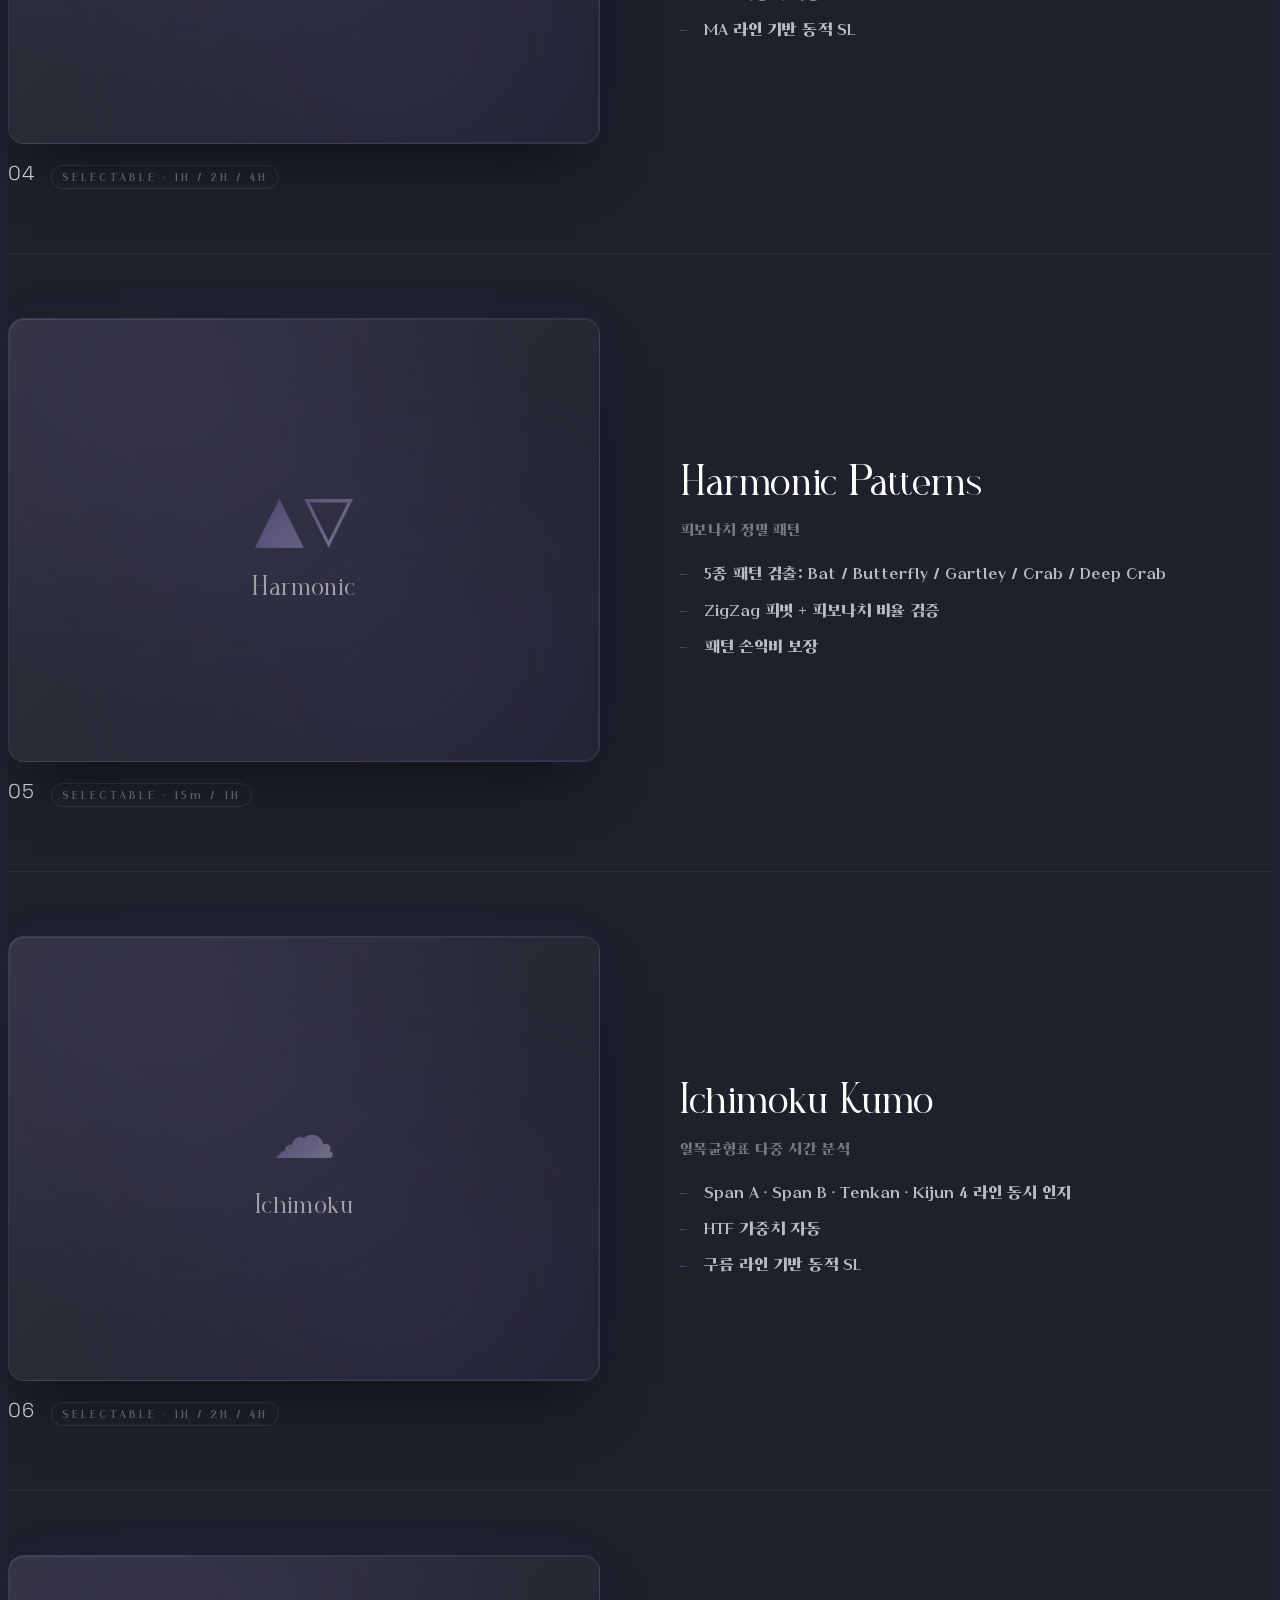
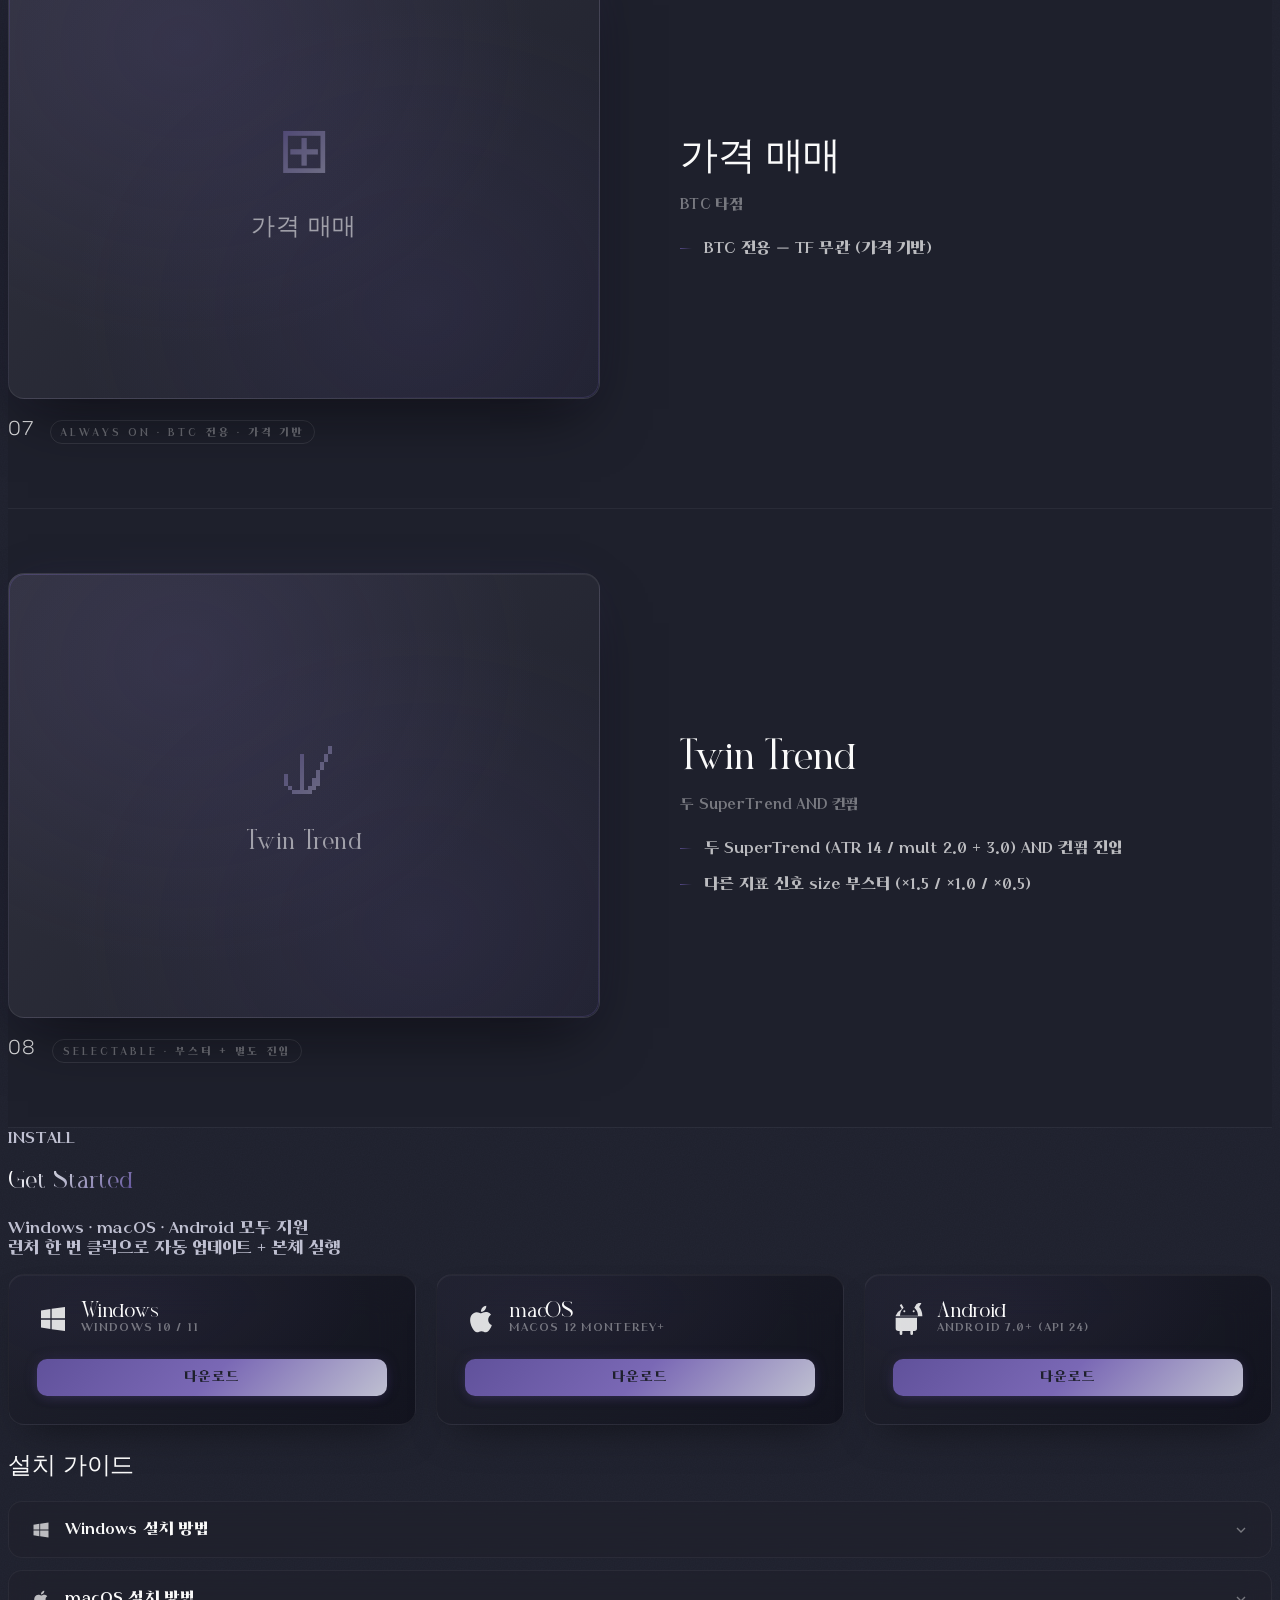
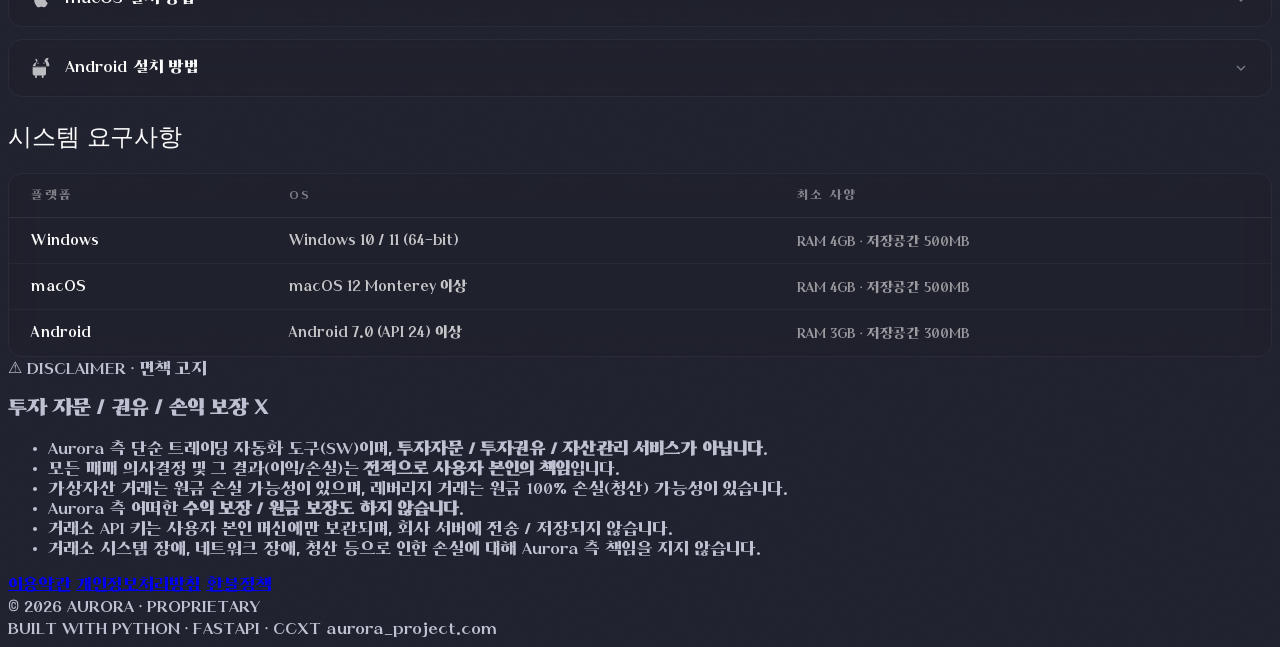
==== commit 83042f6d: "feat(landing): AURORA · ICT 다운로드 박힌 거 (Coming Soon) Aurora 박은 거랑 별개로 ICT 매매 박는 봇 박힘. 별도 repo WL13123" ====
--- a/website/index.html
+++ b/website/index.html
@@ -124,7 +124,7 @@
         <div id="download" class="mt-12 flex flex-col items-center gap-3">
             <div class="flex flex-col sm:flex-row gap-3">
                 <!-- Windows 런처 (Aurora-launcher.exe) -->
-                <a href="https://github.com/WL131231/Aurora/releases/latest/download/Aurora-launcher.exe"
+                <a href="https://github.com/WL131231/Aurora-releases/releases/latest/download/Aurora-launcher.exe"
                    class="hero-download-btn inline-flex items-center gap-3 px-8 py-4 rounded-xl text-sm tracking-[0.2em] font-medium">
                     <svg width="18" height="18" viewBox="0 0 24 24" fill="currentColor">
                         <path d="M3 5.5L10 4.5v7.5H3V5.5zm8-1.15L21 3v9h-10V4.35zM3 12.5h7v7.5L3 18.5v-6zm8 0h10V21l-10-1.35V12.5z"/>
@@ -132,7 +132,7 @@
                     <span>WINDOWS</span>
                 </a>
                 <!-- macOS 런처 (Aurora-launcher-macOS.dmg, v0.1.69) — Applications 드래그 표준 UX -->
-                <a href="https://github.com/WL131231/Aurora/releases/latest/download/Aurora-launcher-macOS.dmg"
+                <a href="https://github.com/WL131231/Aurora-releases/releases/latest/download/Aurora-launcher-macOS.dmg"
                    class="hero-download-btn inline-flex items-center gap-3 px-8 py-4 rounded-xl text-sm tracking-[0.2em] font-medium">
                     <svg width="18" height="18" viewBox="0 0 24 24" fill="currentColor">
                         <path d="M17.05 20.28c-.98.95-2.05.8-3.08.35-1.09-.46-2.09-.48-3.24 0-1.44.62-2.2.44-3.06-.35C2.79 15.25 3.51 7.59 9.05 7.31c1.35.07 2.29.74 3.08.8 1.18-.24 2.31-.93 3.57-.84 1.51.12 2.65.72 3.4 1.8-3.12 1.87-2.38 5.98.48 7.13-.57 1.5-1.31 2.99-2.54 4.09zM12 7.25c-.15-2.23 1.66-4.07 3.74-4.25.29 2.58-2.34 4.5-3.74 4.25z"/>
@@ -140,12 +140,22 @@
                     <span>MAC&nbsp;OS</span>
                 </a>
                 <!-- Android APK (Aurora-android.apk) -->
-                <a href="https://github.com/WL131231/Aurora/releases/latest/download/Aurora-android.apk"
+                <a href="https://github.com/WL131231/Aurora-releases/releases/latest/download/Aurora-android.apk"
                    class="hero-download-btn inline-flex items-center gap-3 px-8 py-4 rounded-xl text-sm tracking-[0.2em] font-medium">
                     <svg width="18" height="18" viewBox="0 0 24 24" fill="currentColor">
                         <path d="M17.523 0.976l-1.53 2.65a7.98 7.98 0 0 1 2.757 5.874H5.25a7.98 7.98 0 0 1 2.757-5.874L6.477.976a.25.25 0 0 0-.341-.092l-.922.534a.25.25 0 0 0-.091.341l1.55 2.685A9.975 9.975 0 0 0 2 9.5v.5h20v-.5c0-2.47-.9-4.73-2.373-6.456l1.55-2.685a.25.25 0 0 0-.091-.341l-.922-.534a.25.25 0 0 0-.341.092zM8.5 7a.75.75 0 1 1 0-1.5A.75.75 0 0 1 8.5 7zm7 0a.75.75 0 1 1 0-1.5.75.75 0 0 1 0 1.5zM2 11v8a2 2 0 0 0 2 2h1v2a1 1 0 0 0 2 0v-2h6v2a1 1 0 0 0 2 0v-2h1a2 2 0 0 0 2-2v-8H2z"/>
                     </svg>
                     <span>ANDROID</span>
+                </a>
+                <!-- Aurora-ICT 모델 — 별개 봇 (ICT Smart Money Concepts 기반). 빌드 박힐 때까지 Coming Soon. -->
+                <a href="#" aria-disabled="true"
+                   class="hero-download-btn hero-download-btn-soon inline-flex items-center gap-3 px-8 py-4 rounded-xl text-sm tracking-[0.2em] font-medium">
+                    <svg width="18" height="18" viewBox="0 0 24 24" fill="none" stroke="currentColor" stroke-width="1.8" stroke-linecap="round" stroke-linejoin="round">
+                        <circle cx="12" cy="12" r="9"/>
+                        <path d="M12 7v5l3 2"/>
+                    </svg>
+                    <span>AURORA · ICT</span>
+                    <span class="hero-download-btn-badge">SOON</span>
                 </a>
             </div>
             <p class="text-[11px] tracking-[0.2em] text-white mt-2">
@@ -158,7 +168,7 @@
             <div id="latest-version-badge" class="mt-3 flex items-center gap-2 text-[10px] tracking-[0.18em]">
                 <span class="inline-block w-1.5 h-1.5 rounded-full bg-emerald-400 animate-pulse"></span>
                 <span class="text-zinc-400">LATEST</span>
-                <a id="latest-version-tag" href="https://github.com/WL131231/Aurora/releases/latest"
+                <a id="latest-version-tag" href="https://github.com/WL131231/Aurora-releases/releases/latest"
                    target="_blank" rel="noopener"
                    class="text-emerald-300 font-medium hover:text-emerald-200 transition">—</a>
                 <span class="text-zinc-600">·</span>
@@ -456,7 +466,7 @@
                             <p class="install-card-sub">Windows 10 / 11</p>
                         </div>
                     </div>
-                    <a href="https://github.com/WL131231/Aurora/releases/latest/download/Aurora-launcher.exe"
+                    <a href="https://github.com/WL131231/Aurora-releases/releases/latest/download/Aurora-launcher.exe"
                        class="install-btn-primary">
                         다운로드
                     </a>
@@ -473,7 +483,7 @@
                             <p class="install-card-sub">macOS 12 Monterey+</p>
                         </div>
                     </div>
-                    <a href="https://github.com/WL131231/Aurora/releases/latest/download/Aurora-launcher-macOS.dmg"
+                    <a href="https://github.com/WL131231/Aurora-releases/releases/latest/download/Aurora-launcher-macOS.dmg"
                        class="install-btn-primary">
                         다운로드
                     </a>
@@ -490,7 +500,7 @@
                             <p class="install-card-sub">Android 7.0+ (API 24)</p>
                         </div>
                     </div>
-                    <a href="https://github.com/WL131231/Aurora/releases/latest/download/Aurora-android.apk"
+                    <a href="https://github.com/WL131231/Aurora-releases/releases/latest/download/Aurora-android.apk"
                        class="install-btn-primary">
                         다운로드
                     </a>
--- a/website/style.css
+++ b/website/style.css
@@ -663,6 +663,31 @@
     transform: translateY(0);
 }
 
+/* Aurora-ICT 모델 — 빌드 박힐 때까지 Coming Soon (disabled 톤) */
+.hero-download-btn-soon {
+    background: linear-gradient(135deg, rgba(96, 81, 155, 0.35) 0%, rgba(122, 104, 181, 0.35) 50%, rgba(191, 192, 209, 0.35) 100%);
+    color: rgba(30, 32, 44, 0.65);
+    cursor: not-allowed;
+    pointer-events: none;
+    position: relative;
+    box-shadow: none;
+}
+.hero-download-btn-soon:hover {
+    transform: none;
+    filter: none;
+    box-shadow: none;
+}
+.hero-download-btn-badge {
+    margin-left: 0.4rem;
+    padding: 2px 6px;
+    background: rgba(30, 32, 44, 0.7);
+    color: rgba(191, 192, 209, 0.95);
+    font-size: 9px;
+    letter-spacing: 0.15em;
+    border-radius: 4px;
+    font-weight: 600;
+}
+
 /* Nav 우측 작은 Download 링크 — Hero CTA 와 톤 다르게 (subtle) */
 .nav-download-link {
     font-size: 11px;
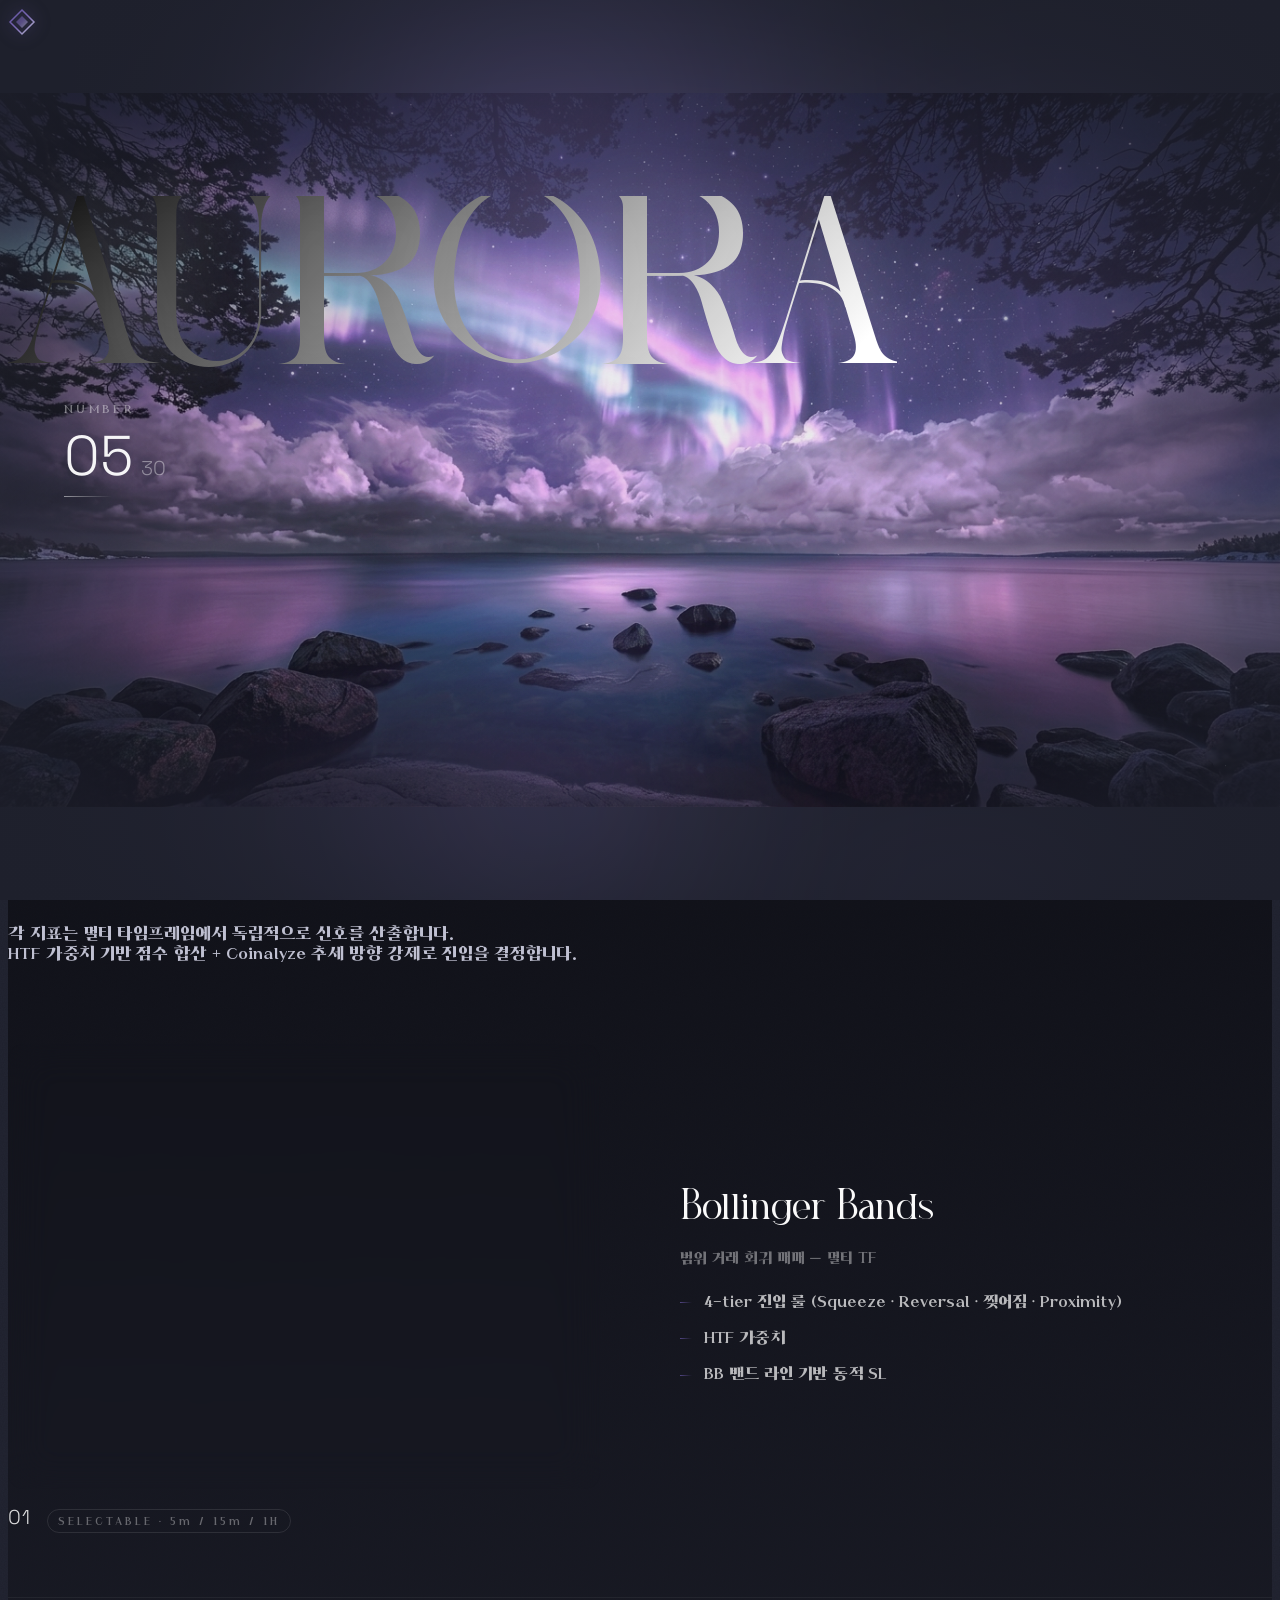
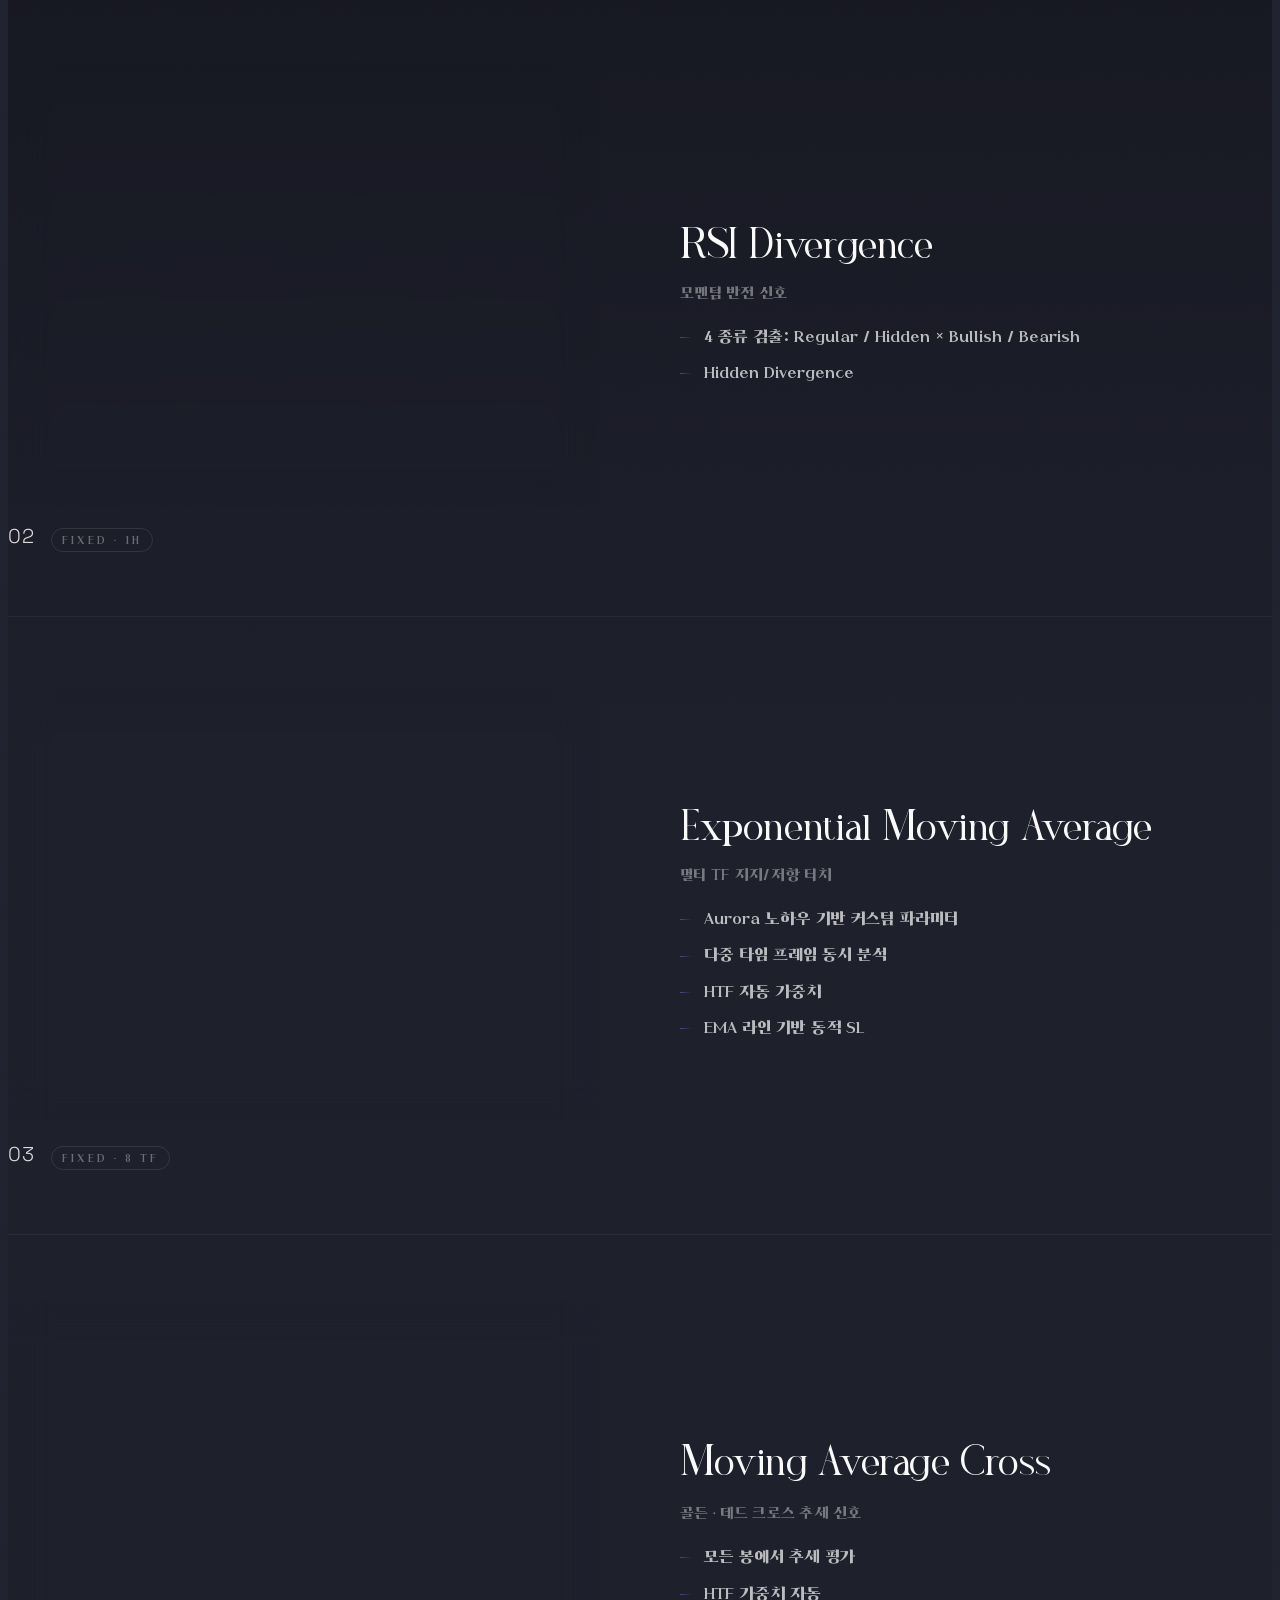
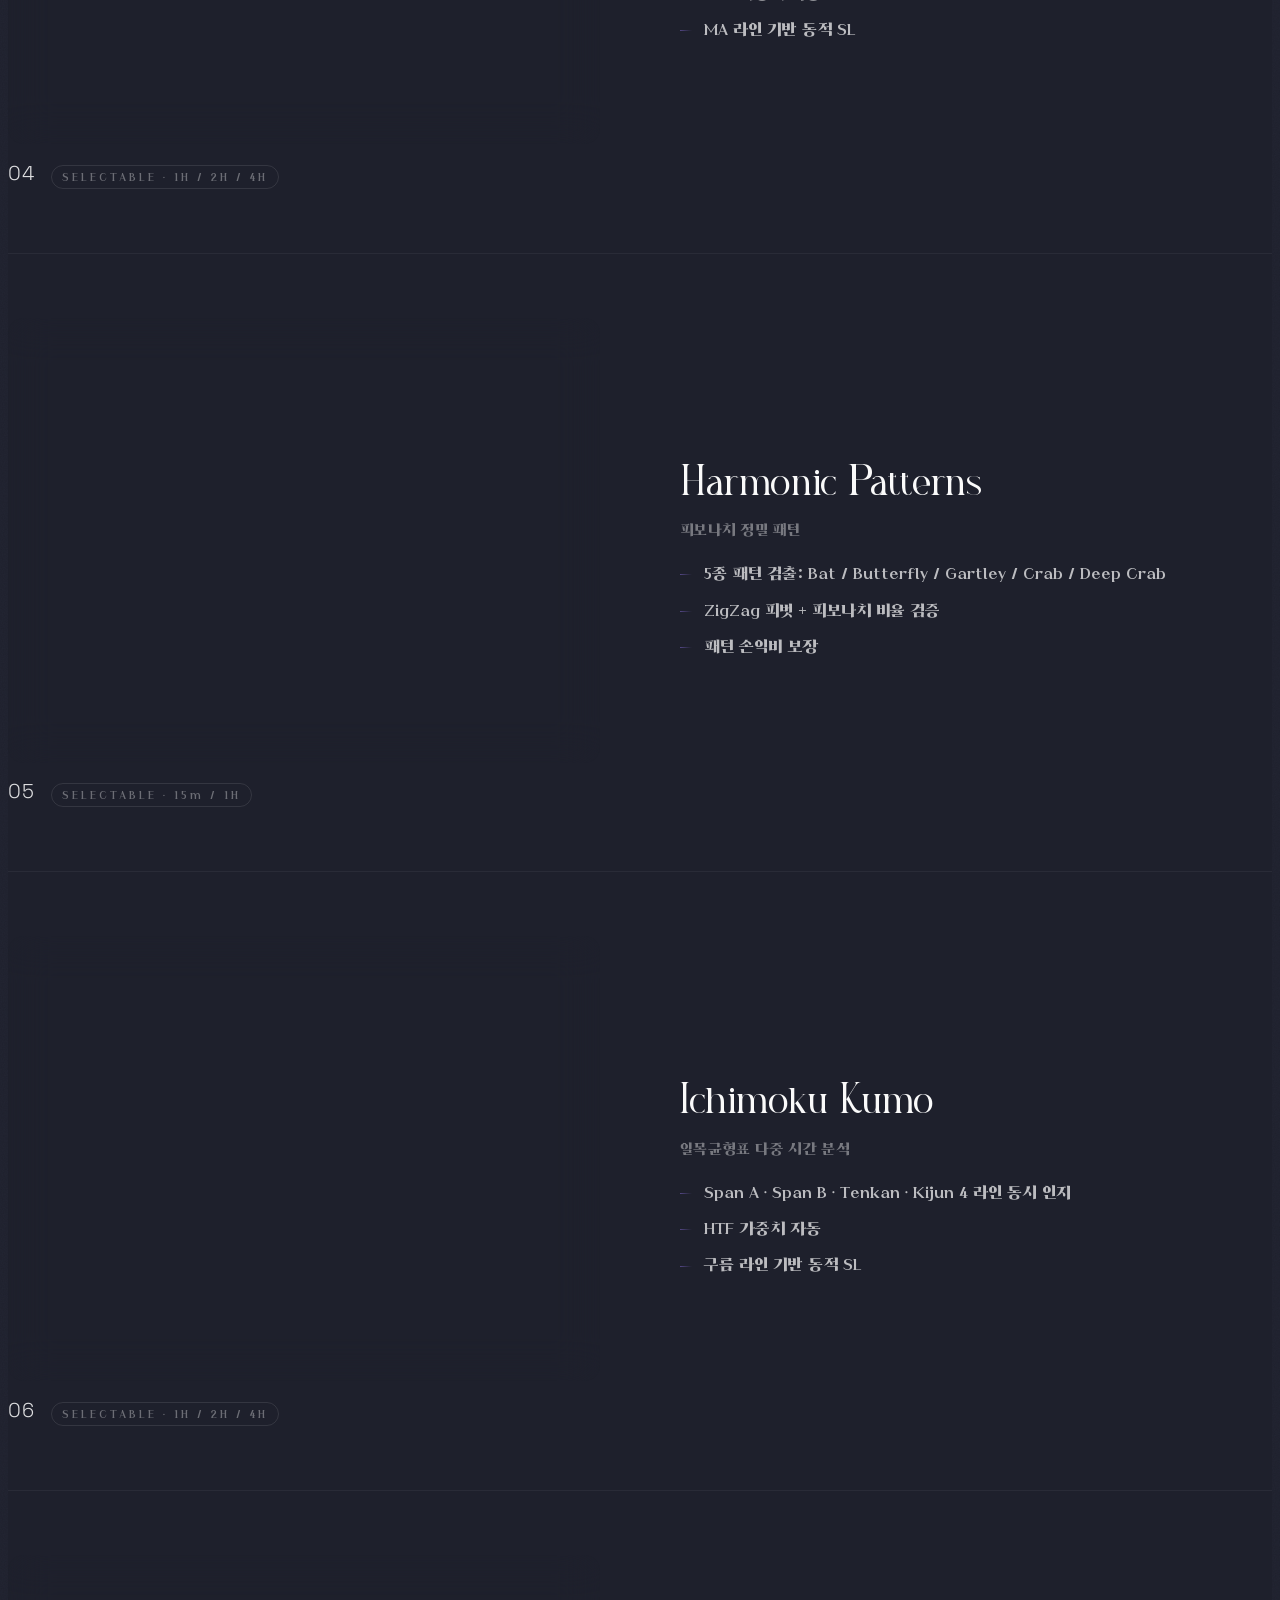
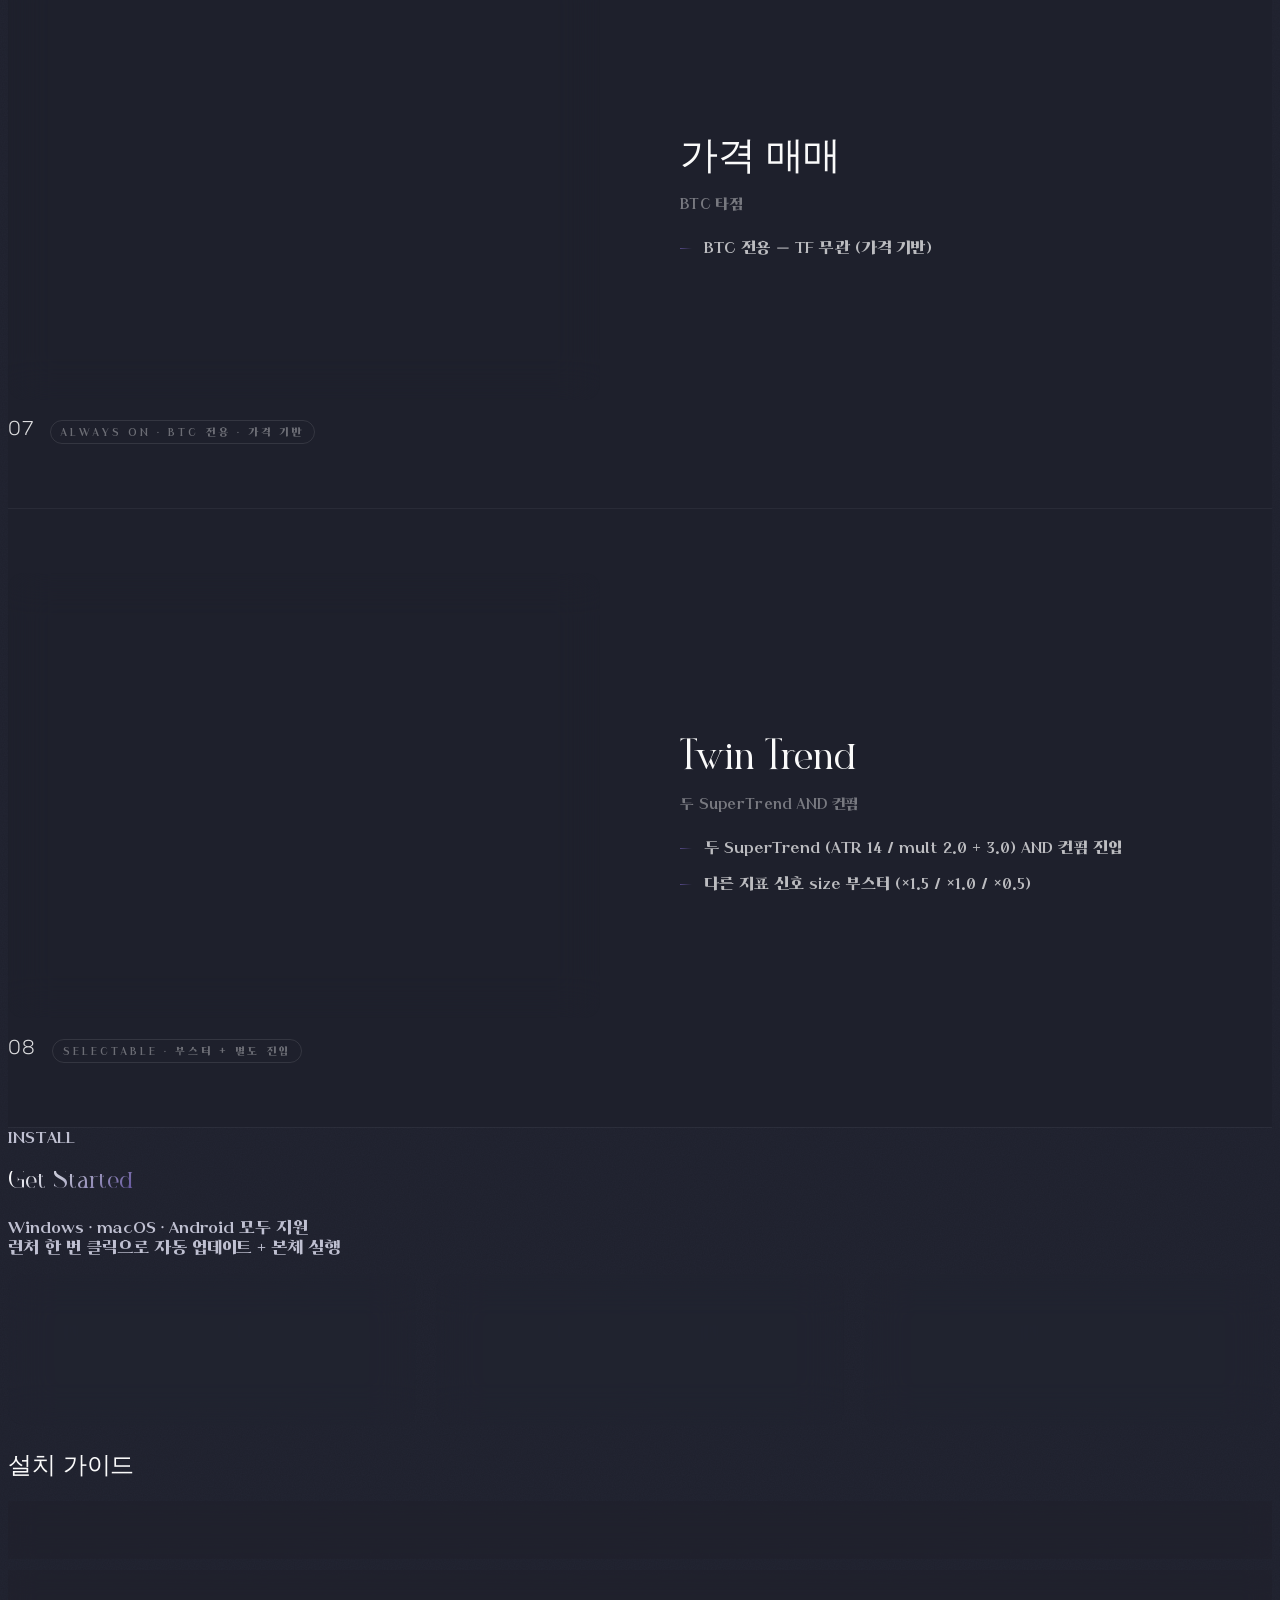
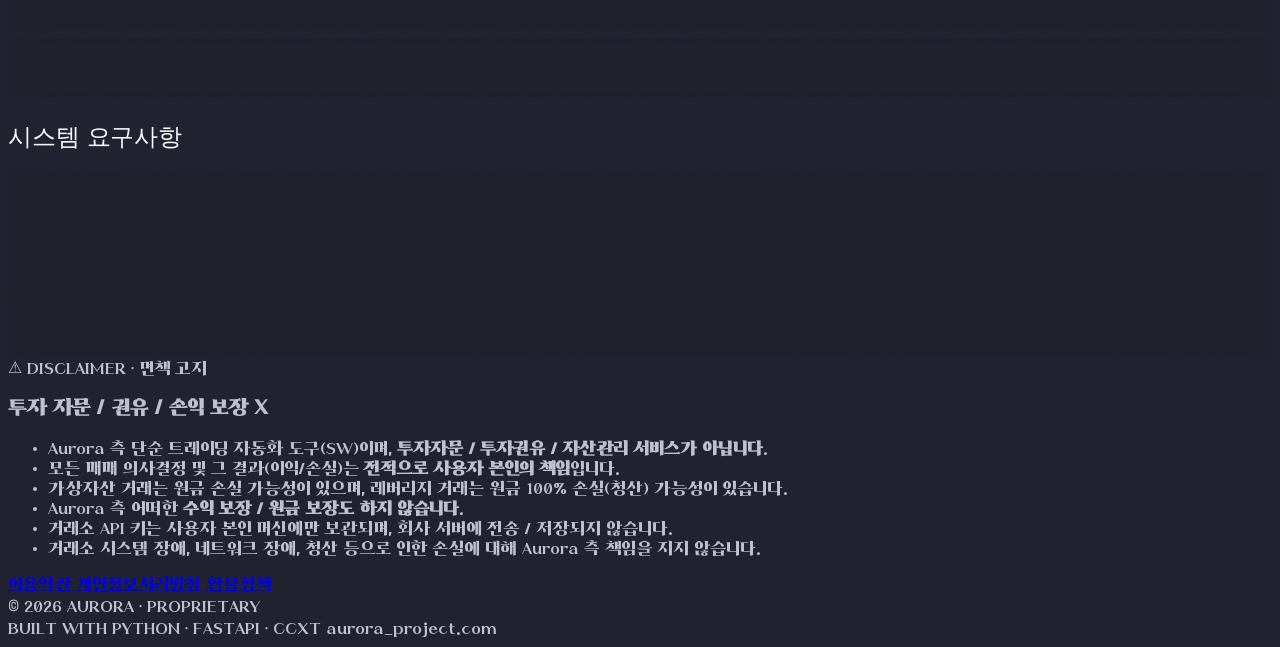
==== commit 80554284: "feat(landing): AURORA · ICT 전용 페이지 + 다운로드 활성화 박은 거: - website/ict/index.html — ICT 전용 랜딩 (Space Expl" ====
--- a/website/index.html
+++ b/website/index.html
@@ -147,15 +147,14 @@
                     </svg>
                     <span>ANDROID</span>
                 </a>
-                <!-- Aurora-ICT 모델 — 별개 봇 (ICT Smart Money Concepts 기반). 빌드 박힐 때까지 Coming Soon. -->
-                <a href="#" aria-disabled="true"
-                   class="hero-download-btn hero-download-btn-soon inline-flex items-center gap-3 px-8 py-4 rounded-xl text-sm tracking-[0.2em] font-medium">
+                <!-- Aurora-ICT 모델 — 별개 봇 (ICT Smart Money Concepts). 전용 페이지로. -->
+                <a href="ict/"
+                   class="hero-download-btn hero-download-btn-ict inline-flex items-center gap-3 px-8 py-4 rounded-xl text-sm tracking-[0.2em] font-medium">
                     <svg width="18" height="18" viewBox="0 0 24 24" fill="none" stroke="currentColor" stroke-width="1.8" stroke-linecap="round" stroke-linejoin="round">
                         <circle cx="12" cy="12" r="9"/>
-                        <path d="M12 7v5l3 2"/>
+                        <circle cx="12" cy="12" r="3" fill="currentColor"/>
                     </svg>
                     <span>AURORA · ICT</span>
-                    <span class="hero-download-btn-badge">SOON</span>
                 </a>
             </div>
             <p class="text-[11px] tracking-[0.2em] text-white mt-2">
--- a/website/style.css
+++ b/website/style.css
@@ -664,28 +664,20 @@
 }
 
 /* Aurora-ICT 모델 — 빌드 박힐 때까지 Coming Soon (disabled 톤) */
-.hero-download-btn-soon {
-    background: linear-gradient(135deg, rgba(96, 81, 155, 0.35) 0%, rgba(122, 104, 181, 0.35) 50%, rgba(191, 192, 209, 0.35) 100%);
-    color: rgba(30, 32, 44, 0.65);
-    cursor: not-allowed;
-    pointer-events: none;
-    position: relative;
-    box-shadow: none;
-}
-.hero-download-btn-soon:hover {
-    transform: none;
-    filter: none;
-    box-shadow: none;
-}
-.hero-download-btn-badge {
-    margin-left: 0.4rem;
-    padding: 2px 6px;
-    background: rgba(30, 32, 44, 0.7);
-    color: rgba(191, 192, 209, 0.95);
-    font-size: 9px;
-    letter-spacing: 0.15em;
-    border-radius: 4px;
-    font-weight: 600;
+/* Aurora-ICT 버튼 — Aurora 본체와 다른 톤 (보라/검정 강조). */
+.hero-download-btn-ict {
+    background: linear-gradient(135deg, #1a1530 0%, #2a1f50 50%, #6b3aaa 100%);
+    color: #f4f4f5;
+    box-shadow:
+        0 0 24px -4px rgba(168, 85, 247, 0.45),
+        0 4px 16px -4px rgba(168, 85, 247, 0.25);
+}
+.hero-download-btn-ict:hover {
+    transform: translateY(-2px);
+    filter: brightness(1.15);
+    box-shadow:
+        0 0 36px -4px rgba(168, 85, 247, 0.65),
+        0 8px 24px -4px rgba(168, 85, 247, 0.4);
 }
 
 /* Nav 우측 작은 Download 링크 — Hero CTA 와 톤 다르게 (subtle) */
